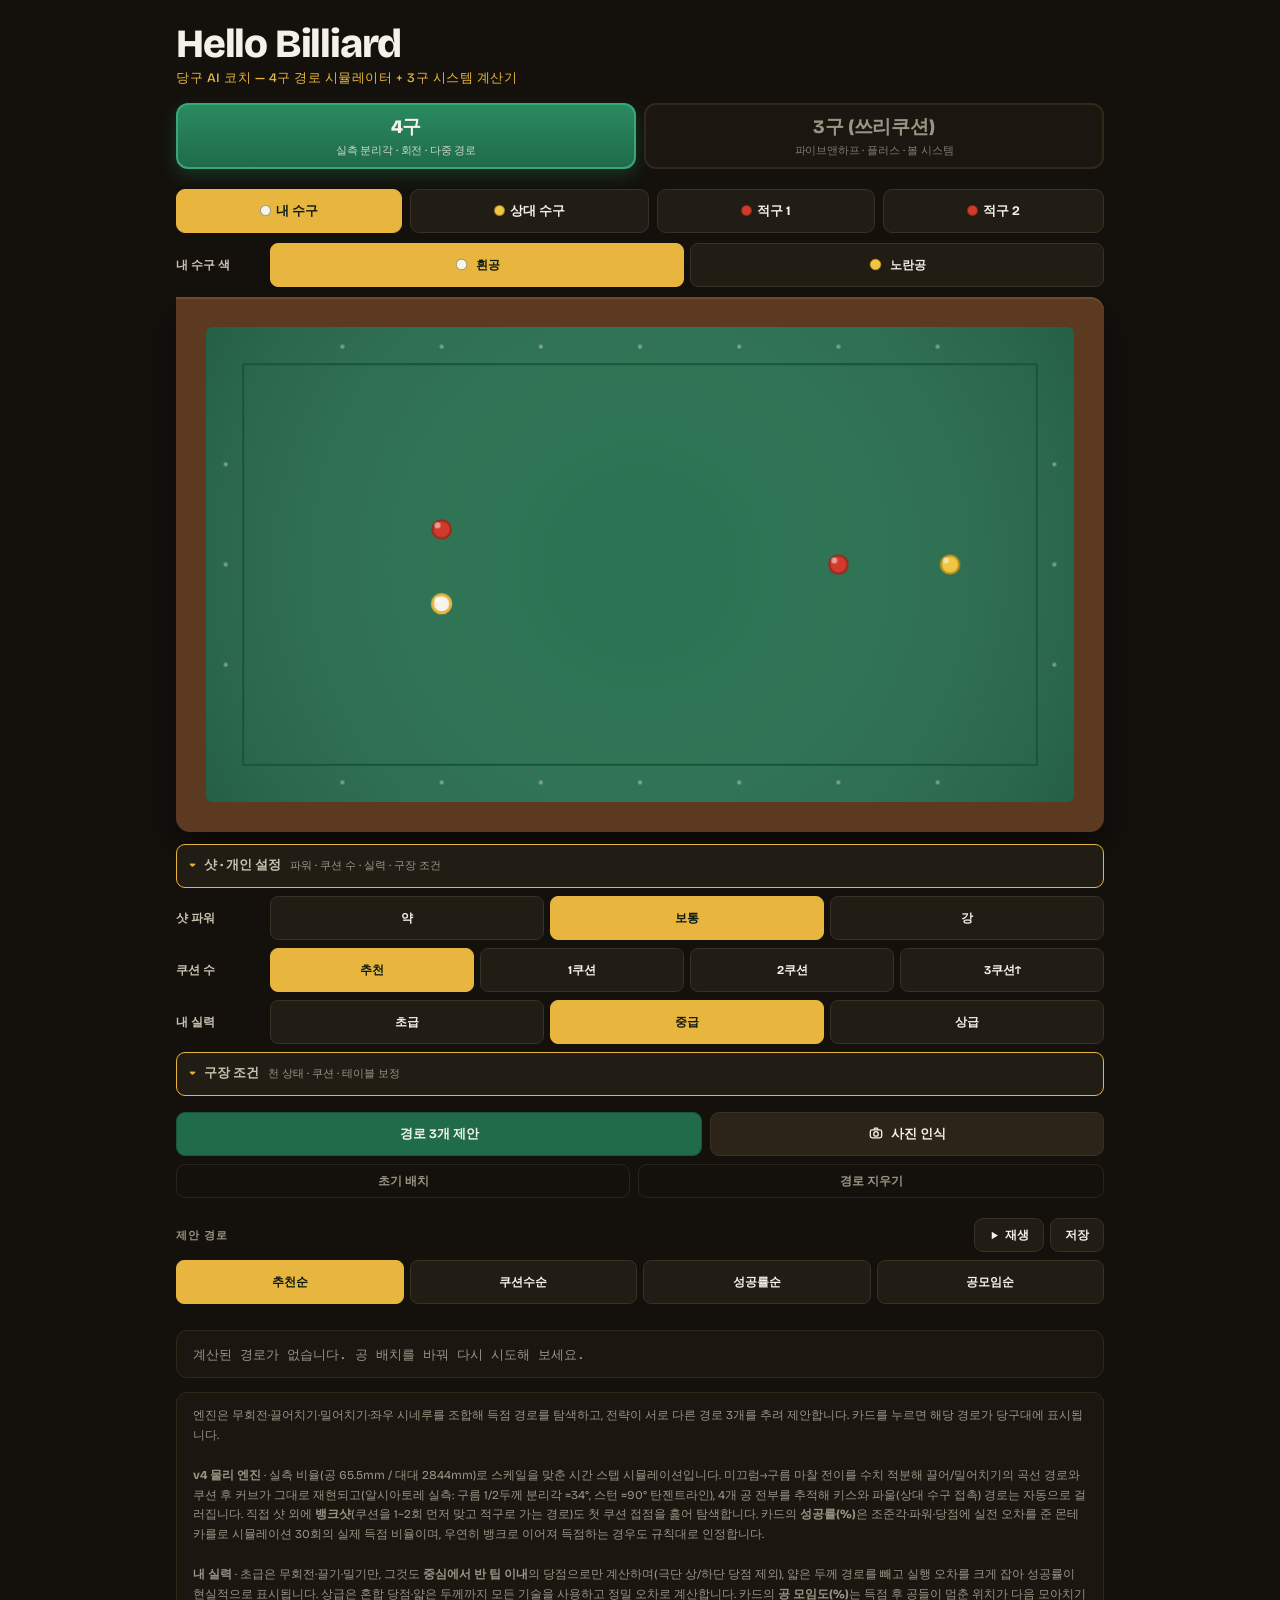
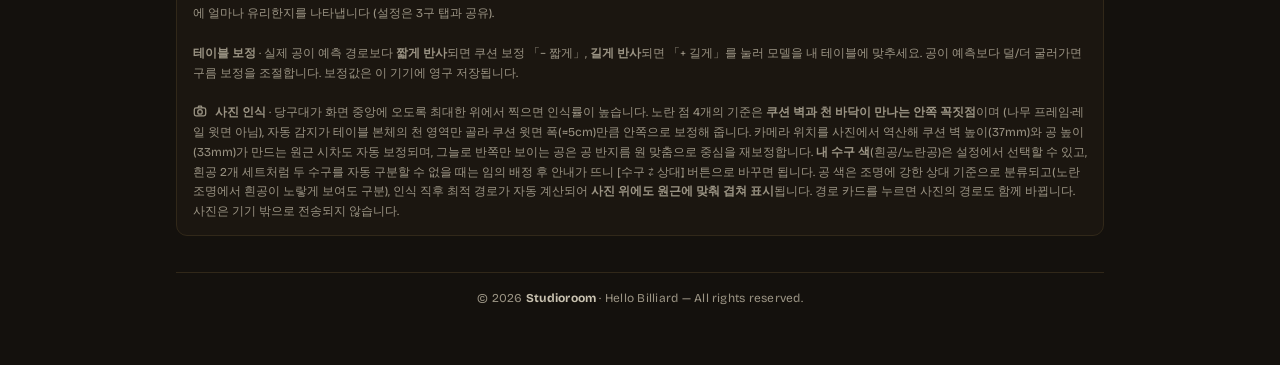
==== HelloBilli.html @ 3a320a3b "파이브앤하프 실패 시각화 — 최근접 트랙 점선 + 수구 출발 구역 하이라이트 - notrack: 가장 가까운 트랙을 빨간 점선으로 그리고 제2적구에서 벗어난 거리(cm) 표기 - " ====
<!DOCTYPE html>
<html lang="ko">
<head>
<meta charset="UTF-8">
<meta name="viewport" content="width=device-width, initial-scale=1.0, viewport-fit=cover">
<title>Hello Billiard · 당구 AI 코치</title>
<meta name="theme-color" content="#14110d">
<link rel="manifest" href="manifest.webmanifest">
<link rel="icon" type="image/png" sizes="192x192" href="icons/icon-192.png">
<link rel="apple-touch-icon" href="icons/icon-192.png">
<meta name="apple-mobile-web-app-capable" content="yes">
<meta name="mobile-web-app-capable" content="yes">
<meta name="apple-mobile-web-app-status-bar-style" content="black-translucent">
<meta name="apple-mobile-web-app-title" content="Hello Billiard">
<link rel="preconnect" href="https://fonts.googleapis.com">
<link href="https://fonts.googleapis.com/css2?family=Bricolage+Grotesque:opsz,wght@12..96,500;12..96,700;12..96,800&family=Spline+Sans+Mono:wght@400;500;700&display=swap" rel="stylesheet">
<style>

  :root {
    --felt: #1f6b4a;
    --rail: #5b3a21;
    --rail-light: #6f4a2c;
    --ink: #0e1a14;
    --paper: #f4f1e8;
    --accent: #e8b53e;
    --warn: #d9582b;
    --c1: #f4f1e8;
    --c2: #5fb8e8;
    --c3: #c98ce0;
  }
  * { box-sizing: border-box; margin: 0; padding: 0; }
  html, body {
    background: #14110d;
    color: var(--paper);
    font-family: 'Bricolage Grotesque', sans-serif;
    min-height: 100vh;
    -webkit-tap-highlight-color: transparent;
  }
  .wrap {
    max-width: 960px;
    margin: 0 auto;
    /* 노치·제스처 바 등 안전영역 확보 (설치형 앱 전체화면 대응) */
    padding: calc(24px + env(safe-area-inset-top))
             calc(16px + env(safe-area-inset-right))
             calc(60px + env(safe-area-inset-bottom))
             calc(16px + env(safe-area-inset-left));
  }
  header { margin-bottom: 18px; }
  h1 {
    font-size: clamp(26px, 5vw, 40px);
    font-weight: 800;
    letter-spacing: -0.03em;
    line-height: 1;
  }
  h1 .sub {
    display: block;
    font-size: 13px;
    font-weight: 500;
    color: var(--accent);
    letter-spacing: 0.04em;
    margin-top: 8px;
    text-transform: uppercase;
  }
  .stage {
    background: var(--rail);
    border-radius: 14px;
    padding: 18px;
    box-shadow: 0 18px 40px rgba(0,0,0,.5), inset 0 2px 0 var(--rail-light);
  }
  canvas {
    width: 100%;
    height: auto;
    display: block;
    border-radius: 6px;
    touch-action: none;
    cursor: crosshair;
  }
  .toolbar { display: flex; flex-wrap: wrap; gap: 8px; margin: 16px 0 10px; }
  .tool {
    flex: 1 1 auto;
    min-width: 70px;
    background: #211c14;
    border: 1.5px solid #3a3024;
    color: var(--paper);
    font-family: inherit;
    font-weight: 700;
    font-size: 13px;
    padding: 11px 8px;
    border-radius: 9px;
    cursor: pointer;
    transition: transform .08s, background .15s, border-color .15s;
  }
  .tool:active { transform: scale(.96); }
  .tool.active { background: var(--accent); color: var(--ink); border-color: var(--accent); }
  .tool .dot {
    display: inline-block;
    width: 11px; height: 11px;
    border-radius: 50%;
    margin-right: 5px;
    vertical-align: -1px;
    border: 1.5px solid rgba(0,0,0,.35);
  }
  .actions { display: flex; gap: 8px; }
  .actions .tool { background: #2c2419; }
  .actions .tool.primary { background: var(--felt); border-color: #18563c; }
  .routes { margin-top: 16px; display: grid; gap: 10px; }
  .rcard {
    background: #1b1610;
    border: 1.5px solid #312819;
    border-radius: 11px;
    padding: 13px 15px;
    cursor: pointer;
    transition: border-color .15s, background .15s;
  }
  .rcard:hover { background: #221c14; }
  .rcard.sel { border-color: var(--accent); background: #241d12; }
  .rcard .top { display: flex; align-items: center; gap: 8px; margin-bottom: 7px; }
  .rcard .swatch { width: 22px; height: 5px; border-radius: 3px; }
  .rcard .rtitle { font-weight: 800; font-size: 14px; }
  .rcard .badge {
    margin-left: auto;
    font-family: 'Spline Sans Mono', monospace;
    font-size: 12px;
    background: #2c2419;
    padding: 3px 8px;
    border-radius: 6px;
    color: var(--accent);
  }
  .rcard .badges {
    margin-left: auto;
    display: flex;
    flex-direction: column;
    gap: 4px;
    align-items: flex-end;
  }
  .rcard .badges .badge { margin-left: 0; }
  .rcard .badge.gather { color: #5fd08a; }
  .rcard .desc { font-family: 'Spline Sans Mono', monospace; font-size: 12px; line-height: 1.6; color: #c9c2b0; }
  .rcard .spin {
    display: inline-flex; align-items: center; gap: 6px;
    margin-top: 8px; font-size: 12px; color: #9b9484;
  }
  .rcard .metrics {
    display: grid; grid-template-columns: repeat(3, 1fr);
    gap: 8px; margin-top: 11px;
    border-top: 1px solid #312819; padding-top: 11px;
  }
  .rcard .metric {
    background: #221c14; border-radius: 9px;
    padding: 9px 6px 8px; text-align: center;
  }
  .rcard .metric .mlabel {
    font-size: 10px; color: #9b9484; margin-bottom: 6px;
    letter-spacing: 0.02em;
  }
  .rcard .metric .mvis {
    display: flex; align-items: center; justify-content: center;
    height: 38px;
  }
  .rcard .metric .mval {
    font-family: 'Spline Sans Mono', monospace;
    font-size: 11px; font-weight: 700; color: var(--paper);
    margin-top: 5px;
  }
  .panel { margin-top: 14px; background: #1b1610; border: 1.5px solid #312819; border-radius: 11px; padding: 13px 15px; }
  .hint { font-size: 12px; color: #9b9484; line-height: 1.6; }
  .empty { color: #9b9484; font-family: 'Spline Sans Mono', monospace; font-size: 13px; }
  .tune-controls {
    display: grid;
    gap: 8px;
    margin: 14px 0 10px;
  }
  .tune-row {
    display: grid;
    grid-template-columns: 86px 1fr;
    align-items: center;
    gap: 8px;
  }
  .tune-label {
    font-size: 12px;
    font-weight: 800;
    color: #c9c2b0;
  }
  .tune-options {
    display: flex;
    gap: 6px;
  }
  .tune-options button {
    flex: 1;
    min-width: 0;
    background: #211c14;
    border: 1.5px solid #3a3024;
    color: var(--paper);
    font-family: inherit;
    font-size: 12px;
    font-weight: 700;
    padding: 9px 8px;
    border-radius: 8px;
    cursor: pointer;
  }
  .tune-options button.on {
    background: var(--accent);
    border-color: var(--accent);
    color: var(--ink);
  }
  .tune-options button.cal-val {
    flex: 0 0 52px;
    background: #2c2419;
    color: var(--accent);
    font-family: 'Spline Sans Mono', monospace;
    cursor: default;
  }
  /* 섹션 라벨 · 경로 헤더 */
  .section-label {
    font-size: 11px;
    font-weight: 700;
    letter-spacing: .08em;
    text-transform: uppercase;
    color: #9b9484;
    margin: 18px 0 8px;
  }
  .routes-head {
    display: flex;
    align-items: center;
    justify-content: space-between;
    gap: 10px;
    flex-wrap: wrap;
    margin-top: 20px;
  }
  .routes-head .section-label { margin: 0; }
  .routes-head .seg { margin: 0; flex: 1 1 300px; max-width: 560px; }
  .routes-head .seg button { padding: 8px 6px; }
  .mode-panel > .actions { margin-top: 16px; }
  .routes { margin-top: 10px; }

  /* 구장 조건 접이식 섹션 */
  details.venue summary {
    cursor: pointer;
    list-style: none;
    background: #211c14;
    border: 1.5px solid #3a3024;
    border-radius: 9px;
    padding: 11px 12px;
    font-weight: 800;
    font-size: 13px;
    color: #c9c2b0;
    transition: border-color .15s, background .15s;
  }
  details.venue summary::-webkit-details-marker { display: none; }
  details.venue summary::before {
    content: '▸';
    color: var(--accent);
    margin-right: 8px;
  }
  details.venue[open] summary::before { content: '▾'; }
  details.venue[open] summary { border-color: var(--accent); }
  details.venue summary:hover { background: #2c2419; }
  details.venue .venue-sub {
    font-weight: 500;
    font-size: 11px;
    color: #9b9484;
    margin-left: 6px;
  }
  @media (max-width: 640px) {
    .tune-row { grid-template-columns: 1fr; }
    .tune-options { display: grid; grid-template-columns: repeat(3, minmax(0, 1fr)); }
  }


  
  
  
  
  
  
  
  .tabs { display:flex; gap:6px; margin-bottom:14px; }
  .tabs button {
    flex:1; background:#1b1610; border:1.5px solid #312819;
    color:#9b9484; font-family:inherit; font-weight:700; font-size:13px;
    padding:12px 8px; border-radius:10px 10px 0 0; cursor:pointer;
    transition:background .15s, color .15s, border-color .15s;
  }
  .tabs button.on { background:var(--rail); color:var(--paper); border-color:var(--rail-light); }
  .stage {
    background:var(--rail); border-radius:0 14px 14px 14px; padding:30px;
    box-shadow:0 18px 40px rgba(0,0,0,.5), inset 0 2px 0 var(--rail-light);
  }
  canvas { width:100%; height:auto; display:block; border-radius:6px; touch-action:none; cursor:crosshair; }
  .toolbar { display:flex; flex-wrap:wrap; gap:8px; margin:16px 0 10px; }
  .tool {
    flex:1 1 auto; min-width:90px; background:#211c14;
    border:1.5px solid #3a3024; color:var(--paper);
    font-family:inherit; font-weight:700; font-size:13px;
    padding:11px 8px; border-radius:9px; cursor:pointer;
    transition:transform .08s, background .15s, border-color .15s;
  }
  .tool:active { transform:scale(.96); }
  .tool.active { background:var(--accent); color:var(--ink); border-color:var(--accent); }
  .tool .dot {
    display:inline-block; width:11px; height:11px; border-radius:50%;
    margin-right:5px; vertical-align:-1px; border:1.5px solid rgba(0,0,0,.35);
  }
  .actions { display:flex; gap:8px; }
  .actions .tool.primary { background:var(--felt); border-color:#18563c; }
  .calc {
    margin-top:16px; background:#1b1610; border:1.5px solid #312819;
    border-radius:12px; padding:16px 18px;
  }
  .calc h2 {
    font-size:12px; letter-spacing:0.08em; text-transform:uppercase;
    color:var(--accent); margin-bottom:12px;
  }
  .formula {
    font-family:'Spline Sans Mono',monospace; font-size:13px;
    background:#241d12; border-radius:8px; padding:10px 12px;
    margin-bottom:14px; color:#c9c2b0; line-height:1.6;
  }
  .nums { display:grid; grid-template-columns:repeat(3,1fr); gap:10px; margin-bottom:14px; }
  .numbox { background:#241d12; border-radius:9px; padding:11px 8px; text-align:center; }
  .numbox .lbl { font-size:11px; color:#9b9484; margin-bottom:4px; }
  .numbox .val {
    font-family:'Spline Sans Mono',monospace; font-weight:700;
    font-size:22px; color:var(--accent);
  }
  .numbox.cue .val { color:var(--cue); }
  .numbox.target .val { color:var(--warn); }
  .result {
    font-family:'Spline Sans Mono',monospace; font-size:13px;
    line-height:1.8; border-top:1px solid #312819; padding-top:12px;
  }
  .result b { color:var(--accent); }
  .result .hit { color:#5fd08a; }
  .result .miss { color:var(--warn); }
  .seg { display:flex; gap:6px; margin-bottom:12px; }
  .seg button {
    flex:1; background:#211c14; border:1.5px solid #3a3024;
    color:var(--paper); font-family:inherit; font-weight:700; font-size:12px;
    padding:9px 6px; border-radius:8px; cursor:pointer;
  }
  .seg button.on { background:var(--accent); color:var(--ink); border-color:var(--accent); }
  .panel {
    margin-top:14px; background:#1b1610; border:1.5px solid #312819;
    border-radius:11px; padding:13px 16px;
  }
  .panel h3 { font-size:12px; color:var(--accent); margin-bottom:6px; letter-spacing:0.05em; }
  .hint { font-size:12px; color:#9b9484; line-height:1.65; }
  .combo {
    display:inline-block; background:#241d12; border:1px solid #3a3024;
    border-radius:7px; padding:5px 9px; margin:3px 4px 0 0;
    font-family:'Spline Sans Mono',monospace; font-size:12px;
  }
  .combo.best { border-color:var(--accent); color:var(--accent); }


  /* === 통합 셸 === */
  .app-header { display:flex; align-items:baseline; gap:14px; flex-wrap:wrap; margin-bottom:18px; }
  .sport-tabs { display:flex; gap:8px; margin-bottom:20px; }
  .sport-tabs button {
    flex:1; background:#1b1610; border:2px solid #312819;
    color:#9b9484; font-family:'Bricolage Grotesque',sans-serif;
    font-weight:800; font-size:15px; padding:9px 10px; border-radius:12px;
    cursor:pointer; transition:all .15s; letter-spacing:-0.01em;
  }
  .sport-tabs button.on {
    background:linear-gradient(180deg,#2a8a5f,#1f6b4a);
    color:#f4f1e8; border-color:#3aa876;
    box-shadow:0 6px 16px rgba(31,107,74,.4);
  }
  .sport-tabs button .big { display:block; font-size:19px; margin-bottom:3px; }
  .sport-tabs button .small { display:block; font-size:11px; font-weight:500; opacity:.8; }
  .mode-panel { display:none; }
  .mode-panel.show { display:block; }

  /* === 접근성·터치 표준 (UI/UX 점검 반영) === */
  button { touch-action: manipulation; }           /* 모바일 300ms 탭 지연 제거 */
  .tool, .tune-options button, .seg button,
  .tabs button, .sport-tabs button, details.venue summary {
    min-height: 44px;                              /* 최소 터치 타깃 44px */
  }
  :focus-visible {                                 /* 키보드 포커스 링 */
    outline: 2px solid var(--accent);
    outline-offset: 2px;
  }
  button:focus:not(:focus-visible) { outline: none; }
  .tune-options button, .seg button {
    transition: background .15s, border-color .15s, color .15s, transform .08s;
  }
  .tune-options button:active:not(:disabled),
  .seg button:active { transform: scale(.96); }    /* 누름 피드백 통일 */
  .actions { flex-wrap: wrap; }                    /* 375px에서 버튼 줄바꿈 */
  .actions .tool { min-width: 96px; }
  @media (prefers-reduced-motion: reduce) {
    * { transition-duration: .01ms !important; }
    /* ▶ 재생 애니메이션은 사용자가 명시적으로 요청한 동작이라 유지 */
  }

  .site-footer {
    margin-top: 36px;
    padding-top: 18px;
    border-top: 1px solid #312819;
    text-align: center;
    font-size: 12px;
    color: #9b9484;
    letter-spacing: .02em;
  }
  .site-footer b { color: #c9c2b0; font-weight: 700; }

  /* 카드 기술 상세 접기 */
  .rdetail { margin-top: 6px; }
  .rdetail summary {
    cursor: pointer;
    list-style: none;
    font-size: 11px;
    color: #9b9484;
    display: inline-block;
  }
  .rdetail summary::-webkit-details-marker { display: none; }
  .rdetail summary::before { content: '▸ '; color: var(--accent); }
  .rdetail[open] summary::before { content: '▾ '; }
  .rdetail > div { margin-top: 4px; color: #9b9484; }

  /* 버튼 인라인 SVG 아이콘 */
  .bicon { vertical-align: -2px; margin-right: 5px; }

  /* 액션 계층 — 주 버튼 크게 / 보조 줄은 은은하게 / 결과 도구는 미니 */
  .actions .tool.primary { flex: 1.7; }
  .actions.sub-actions { margin-top: 8px; }
  .actions.sub-actions .tool {
    background: transparent;
    border-color: #2a231a;
    color: #9b9484;
    font-weight: 600;
    font-size: 12px;
    min-height: 34px;
    padding: 6px 8px;
  }
  .actions.sub-actions .tool:hover { color: #c9c2b0; border-color: #3a3024; }
  .routes-tools { margin-left: auto; display: flex; gap: 6px; }
  .tool.mini {
    flex: 0 0 auto;
    min-width: 0;
    min-height: 34px;
    padding: 6px 14px;
    font-size: 12px;
  }

  /* === 모바일 컴팩트 레이아웃 (640px 이하) === */
  @media (max-width: 640px) {
    .wrap {
      padding: calc(14px + env(safe-area-inset-top))
               calc(10px + env(safe-area-inset-right))
               calc(40px + env(safe-area-inset-bottom))
               calc(10px + env(safe-area-inset-left));
    }
    h1 { font-size: 24px; }
    h1 .sub { font-size: 11px; margin-top: 5px; }
    .sport-tabs { margin-bottom: 12px; }
    .sport-tabs button { padding: 6px 6px; min-height: 0; }
    .sport-tabs button .big { font-size: 14px; margin-bottom: 1px; }
    .sport-tabs button .small { font-size: 9px; }
    .stage { padding: 10px; border-radius: 10px; }
    .section-label { margin: 14px 0 6px; }

    /* 버튼 높이 축소 (모바일은 낮게 — 44px 규칙 오버라이드) */
    .tool, .tune-options button, .seg button, .tabs button, details.venue summary {
      min-height: 36px;
    }

    /* 공 선택 4버튼 = 한 줄 */
    .toolbar { display: grid; grid-template-columns: repeat(4, 1fr); gap: 5px; margin: 8px 0 6px; }
    .tool { min-width: 0; padding: 6px 2px; font-size: 11px; }
    .tool .dot { width: 9px; height: 9px; margin-right: 3px; }

    /* 설정 버튼 축소 + 개수별 균등 그리드 (4개도 한 줄) */
    .tune-controls { gap: 5px; }
    .tune-row { gap: 3px; }
    .tune-label { font-size: 11px; }
    .tune-options { gap: 5px; }
    .tune-options button { padding: 6px 2px; font-size: 11px; }
    .tune-options:has(> button:nth-child(4)) { grid-template-columns: repeat(4, 1fr); } /* 4개 → 한 줄 */
    .tune-options:has(> button:nth-child(2):last-child) { grid-template-columns: repeat(2, 1fr); } /* 2개 → 반반 */
    details.venue summary { padding: 8px 10px; font-size: 12px; }

    /* 액션: 주 버튼 전체 폭 + 나머지 2열 */
    .actions, .mode-panel > .actions { display: grid; grid-template-columns: repeat(2, 1fr); gap: 6px; }
    .actions .tool { min-width: 0; }
    .actions .tool.primary:first-child { grid-column: 1 / -1; }
    .actions .tool:nth-child(2):last-child { grid-column: 1 / -1; }   /* 2버튼 줄은 둘 다 전체 폭 */
    .actions.sub-actions { display: flex; }                            /* 보조 줄은 한 줄 유지 */
    .actions.sub-actions .tool { flex: 1; min-height: 32px; }
    .routes-tools .tool.mini { min-height: 32px; padding: 5px 10px; }

    .seg { gap: 5px; }
    .seg button { padding: 6px 3px; font-size: 11px; }
    .actions .tool { padding: 8px 4px; font-size: 12px; }
    .routes-head .seg { max-width: none; }
    .rcard { padding: 11px 12px; }
    .rcard .metrics { gap: 6px; }
    .calc { padding: 13px 12px; }
  }

</style>
</head>
<body>
<div class="wrap">
  <div class="app-header">
    <h1>Hello Billiard
      <span class="sub">당구 AI 코치 — 4구 경로 시뮬레이터 + 3구 시스템 계산기</span>
    </h1>
  </div>

  <div class="sport-tabs" id="sportTabs">
    <button data-mode="m4" class="on">
      <span class="big">4구</span>
      <span class="small">실측 분리각 · 회전 · 다중 경로</span>
    </button>
    <button data-mode="m3">
      <span class="big">3구 (쓰리쿠션)</span>
      <span class="small">파이브앤하프 · 플러스 · 볼 시스템</span>
    </button>
  </div>

  <div class="mode-panel show" id="panel-m4">
  <div class="toolbar" id="g4-toolbar">
    <button class="tool active" data-ball="cue"><span class="dot" style="background:#f7f4ea"></span>내 수구</button>
    <button class="tool" data-ball="cue2"><span class="dot" style="background:#f0c542"></span>상대 수구</button>
    <button class="tool" data-ball="r1"><span class="dot" style="background:#d23b2b"></span>적구 1</button>
    <button class="tool" data-ball="r2"><span class="dot" style="background:#d23b2b"></span>적구 2</button>
  </div>
  <div class="tune-controls" style="margin:0 0 10px">
    <div class="tune-row">
      <span class="tune-label">내 수구 색</span>
      <div class="tune-options">
        <button data-myball="white" class="on"><svg class="bicon" viewBox="0 0 16 16" width="13" height="13" aria-hidden="true"><circle cx="8" cy="8" r="6.5" fill="#f7f4ea" stroke="#8b8574"/></svg> 흰공</button>
        <button data-myball="yellow"><svg class="bicon" viewBox="0 0 16 16" width="13" height="13" aria-hidden="true"><circle cx="8" cy="8" r="6.5" fill="#f0c542" stroke="#b89220"/></svg> 노란공</button>
      </div>
    </div>
  </div>

<div class="stage">
    <canvas id="g4-table" width="840" height="460" role="img" aria-label="4구 당구대 — 선택한 공을 탭하거나 드래그해 배치합니다"></canvas>
  </div>

  <details class="venue autofold" open style="margin-top:12px">
  <summary>샷 · 개인 설정 <span class="venue-sub">파워 · 쿠션 수 · 실력 · 구장 조건</span></summary>
  <div class="tune-controls" id="g4-tuning" style="margin-top:8px">
    <div class="tune-row">
      <span class="tune-label">샷 파워</span>
      <div class="tune-options">
        <button data-tune="power" data-value="soft">약</button>
        <button data-tune="power" data-value="normal" class="on">보통</button>
        <button data-tune="power" data-value="hard">강</button>
      </div>
    </div>
    <div class="tune-row">
      <span class="tune-label">쿠션 수</span>
      <div class="tune-options">
        <button data-crule="any" class="on">추천</button>
        <button data-crule="1">1쿠션</button>
        <button data-crule="2">2쿠션</button>
        <button data-crule="3">3쿠션↑</button>
      </div>
    </div>
    <div class="tune-row">
      <span class="tune-label">내 실력</span>
      <div class="tune-options">
        <button data-skill="beg">초급</button>
        <button data-skill="mid" class="on">중급</button>
        <button data-skill="adv">상급</button>
      </div>
    </div>
    <details class="venue">
      <summary>구장 조건 <span class="venue-sub">천 상태 · 쿠션 · 테이블 보정</span></summary>
      <div class="tune-controls" style="margin:8px 0 0">
        <div class="tune-row">
          <span class="tune-label">천 상태</span>
          <div class="tune-options">
            <button data-tune="cloth" data-value="slow">느림</button>
            <button data-tune="cloth" data-value="normal" class="on">보통</button>
            <button data-tune="cloth" data-value="fast">빠름</button>
          </div>
        </div>
        <div class="tune-row">
          <span class="tune-label">쿠션</span>
          <div class="tune-options">
            <button data-tune="cushion" data-value="short">짧음</button>
            <button data-tune="cushion" data-value="normal" class="on">보통</button>
            <button data-tune="cushion" data-value="long">김</button>
          </div>
        </div>
        <div class="tune-row">
          <span class="tune-label">쿠션 보정</span>
          <div class="tune-options">
            <button data-cal="cush" data-d="-1">− 짧게</button>
            <button class="cal-val" id="calCush" disabled>0</button>
            <button data-cal="cush" data-d="1">+ 길게</button>
          </div>
        </div>
        <div class="tune-row">
          <span class="tune-label">구름 보정</span>
          <div class="tune-options">
            <button data-cal="roll" data-d="-1">− 짧게</button>
            <button class="cal-val" id="calRoll" disabled>0</button>
            <button data-cal="roll" data-d="1">+ 길게</button>
          </div>
        </div>
      </div>
    </details>
  </div>
  </details>

  <div class="actions">
    <button class="tool primary" id="g4-calc">경로 3개 제안</button>
    <button class="tool" id="g4-photo"><svg class="bicon" viewBox="0 0 16 16" width="14" height="14" fill="none" stroke="currentColor" stroke-width="1.5" aria-hidden="true"><rect x="1.5" y="4.5" width="13" height="9" rx="2"/><circle cx="8" cy="9" r="2.6"/><path d="M5.5 4.5l1-2h3l1 2"/></svg> 사진 인식</button>
  </div>
  <div class="actions sub-actions">
    <button class="tool" id="g4-reset">초기 배치</button>
    <button class="tool" id="g4-clearRoute">경로 지우기</button>
  </div>

  <input type="file" id="g4-file" accept="image/*" style="display:none">
  <div class="panel" id="g4-photoPanel" style="display:none">
    <h3 style="font-size:12px;color:var(--accent);letter-spacing:.05em;margin-bottom:8px">
      📷 사진 인식 — 모서리 맞추기</h3>
    <canvas id="g4-photoCv" role="img" aria-label="촬영한 당구대 사진 — 노란 점 4개를 드래그해 경기면 모서리를 맞춥니다"
      style="width:100%;border-radius:8px;touch-action:none;cursor:crosshair"></canvas>
    <div class="actions" style="margin-top:10px">
      <button class="tool primary" id="g4-detect">공 인식 → 경로 계산</button>
      <button class="tool" id="g4-swapCue">수구 ⇄ 상대</button>
      <button class="tool" id="g4-photoCancel">닫기</button>
    </div>
    <p class="hint" id="g4-photoMsg" style="margin-top:8px"></p>
  </div>

  <div class="routes-head">
    <div class="section-label">제안 경로</div>
    <div class="routes-tools">
      <button class="tool mini" id="g4-play"><svg class="bicon" viewBox="0 0 16 16" width="11" height="11" aria-hidden="true"><path d="M4 2.5v11l9-5.5z" fill="currentColor"/></svg>재생</button>
      <button class="tool mini" id="g4-share">저장</button>
    </div>
  </div>
  <div class="seg" id="g4-sortseg" style="margin-top:8px">
    <button data-sort="best" class="on">추천순</button>
    <button data-sort="cush">쿠션수순</button>
    <button data-sort="prob">성공률순</button>
    <button data-sort="gather">공모임순</button>
  </div>

  <div class="routes" id="g4-routes">
    <div class="panel"><span class="empty">공을 배치하고 ‘경로 3개 제안’을 누르세요.</span></div>
  </div>

  <div class="panel">
    <p class="hint">엔진은 무회전·끌어치기·밀어치기·좌우 시네루를 조합해 득점 경로를 탐색하고,
    전략이 서로 다른 경로 3개를 추려 제안합니다. 카드를 누르면 해당 경로가 당구대에 표시됩니다.<br><br>
    <b>v4 물리 엔진</b> · 실측 비율(공 65.5mm / 대대 2844mm)로 스케일을 맞춘
    시간 스텝 시뮬레이션입니다. 미끄럼→구름 마찰 전이를 수치 적분해 끌어/밀어치기의
    곡선 경로와 쿠션 후 커브가 그대로 재현되고(알시아토레 실측: 구름 1/2두께 분리각 ≈34°,
    스턴 ≈90° 탄젠트라인), 4개 공 전부를 추적해 키스와 파울(상대 수구 접촉) 경로는
    자동으로 걸러집니다. 직접 샷 외에 <b>뱅크샷</b>(쿠션을 1~2회 먼저 맞고 적구로
    가는 경로)도 첫 쿠션 접점을 훑어 탐색합니다. 카드의 <b>성공률(%)</b>은
    조준각·파워·당점에 실전 오차를 준 몬테카를로 시뮬레이션 30회의 실제 득점
    비율이며, 우연히 뱅크로 이어져 득점하는 경우도 규칙대로 인정합니다.<br><br>
    <b>내 실력</b> · 초급은 무회전·끌기·밀기만, 그것도 <b>중심에서 반 팁 이내</b>의
    당점으로만 계산하며(극단 상/하단 당점 제외), 얇은 두께 경로를 빼고 실행 오차를
    크게 잡아 성공률이 현실적으로 표시됩니다. 상급은 혼합 당점·얇은 두께까지 모든
    기술을 사용하고 정밀 오차로 계산합니다. 카드의
    <b>공 모임도(%)</b>는 득점 후 공들이 멈춘 위치가 다음 모아치기에 얼마나
    유리한지를 나타냅니다 (설정은 3구 탭과 공유).<br><br>
    <b>테이블 보정</b> · 실제 공이 예측 경로보다 <b>짧게 반사</b>되면 쿠션 보정 「− 짧게」,
    <b>길게 반사</b>되면 「+ 길게」를 눌러 모델을 내 테이블에 맞추세요. 공이 예측보다
    덜/더 굴러가면 구름 보정을 조절합니다. 보정값은 이 기기에 영구 저장됩니다.<br><br>
    <b><svg class="bicon" viewBox="0 0 16 16" width="14" height="14" fill="none" stroke="currentColor" stroke-width="1.5" aria-hidden="true"><rect x="1.5" y="4.5" width="13" height="9" rx="2"/><circle cx="8" cy="9" r="2.6"/><path d="M5.5 4.5l1-2h3l1 2"/></svg> 사진 인식</b> · 당구대가 화면 중앙에 오도록 최대한 위에서 찍으면 인식률이
    높습니다. 노란 점 4개의 기준은 <b>쿠션 벽과 천 바닥이 만나는 안쪽 꼭짓점</b>이며
    (나무 프레임·레일 윗면 아님), 자동 감지가 테이블 본체의 천 영역만 골라
    쿠션 윗면 폭(≈5cm)만큼 안쪽으로 보정해 줍니다.
    카메라 위치를 사진에서 역산해 쿠션 벽 높이(37mm)와 공 높이(33mm)가 만드는
    원근 시차도 자동 보정되며, 그늘로 반쪽만 보이는 공은 공 반지름 원 맞춤으로
    중심을 재보정합니다. <b>내 수구 색</b>(흰공/노란공)은 설정에서 선택할 수 있고,
    흰공 2개 세트처럼 두 수구를 자동 구분할 수 없을 때는 임의 배정 후 안내가 뜨니
    [수구 ⇄ 상대] 버튼으로 바꾸면 됩니다.
    공 색은 조명에 강한 상대 기준으로 분류되고(노란 조명에서 흰공이 노랗게 보여도
    구분), 인식 직후 최적 경로가 자동 계산되어 <b>사진 위에도 원근에 맞춰 겹쳐
    표시</b>됩니다. 경로 카드를 누르면 사진의 경로도 함께 바뀝니다.
    사진은 기기 밖으로 전송되지 않습니다.</p>
  </div>
  </div>

  <div class="mode-panel" id="panel-m3">
  <div class="toolbar" id="g3-toolbar" style="margin-bottom:10px"></div>

<div class="tabs" id="g3-tabs">
    <button data-sys="five" class="on">파이브앤하프</button>
    <button data-sys="plus">플러스</button>
    <button data-sys="ball">볼 시스템</button>
  </div>

  <div class="stage">
    <canvas id="g3-table" width="860" height="460" role="img" aria-label="3구 당구대 — 선택한 공을 탭하거나 드래그해 배치합니다"></canvas>
  </div>

  <div class="tune-controls" style="margin:14px 0 0">
    <div class="tune-row">
      <span class="tune-label">내 실력</span>
      <div class="tune-options" id="g3-skillseg">
        <button data-skill="beg">초급</button>
        <button data-skill="mid" class="on">중급</button>
        <button data-skill="adv">상급</button>
      </div>
    </div>
  </div>

  <div class="actions">
    <button class="tool primary" id="g3-calc">시스템 계산</button>
    <button class="tool primary" id="g3-phys">물리 경로 제안</button>
    <button class="tool" id="g3-photo"><svg class="bicon" viewBox="0 0 16 16" width="14" height="14" fill="none" stroke="currentColor" stroke-width="1.5" aria-hidden="true"><rect x="1.5" y="4.5" width="13" height="9" rx="2"/><circle cx="8" cy="9" r="2.6"/><path d="M5.5 4.5l1-2h3l1 2"/></svg> 사진 인식</button>
  </div>
  <div class="actions sub-actions">
    <button class="tool" id="g3-example">예시 배치</button>
    <button class="tool" id="g3-reset">초기화</button>
    <button class="tool" id="g3-share">이미지 저장</button>
  </div>

  <input type="file" id="g3-file" accept="image/*" style="display:none">
  <div class="panel" id="g3-photoPanel" style="display:none">
    <h3 style="font-size:12px;color:var(--accent);letter-spacing:.05em;margin-bottom:8px">
      사진 인식 — 모서리 맞추기</h3>
    <canvas id="g3-photoCv" role="img" aria-label="촬영한 당구대 사진 — 노란 점 4개를 드래그해 경기면 모서리를 맞춥니다"
      style="width:100%;border-radius:8px;touch-action:none;cursor:crosshair"></canvas>
    <div class="actions" style="margin-top:10px">
      <button class="tool primary" id="g3-detect">공 인식</button>
      <button class="tool" id="g3-photoCancel">닫기</button>
    </div>
    <p class="hint" id="g3-photoMsg" style="margin-top:8px"></p>
  </div>

  <div class="routes-head" id="g3-routesHead" style="display:none">
    <div class="section-label">제안 경로</div>
    <div class="routes-tools">
      <button class="tool mini" id="g3-play"><svg class="bicon" viewBox="0 0 16 16" width="11" height="11" aria-hidden="true"><path d="M4 2.5v11l9-5.5z" fill="currentColor"/></svg>재생</button>
    </div>
  </div>
  <div class="routes" id="g3-phyRoutes"></div>

  <div class="calc">
    <h2 id="g3-calcTitle">파이브앤하프 계산</h2>
    <div class="seg" id="g3-tipseg">
      <button data-tip="1">2팁 (약한 회전)</button>
      <button data-tip="2" class="on">3팁 (표준)</button>
      <button data-tip="3">맥시멈 (최대 회전)</button>
    </div>
    <div class="formula" id="g3-formula"></div>
    <div class="nums" id="g3-nums"></div>
    <div class="result" id="g3-result">공을 배치하고 ‘시스템 계산’을 누르세요.</div>
  </div>

  <div class="panel">
    <h3 id="g3-panelTitle">시스템 설명</h3>
    <p class="hint" id="g3-panelText"></p>
  </div>
  </div>

  <footer class="site-footer">
    © 2026 <b>Studioroom</b> · Hello Billiard — All rights reserved.
  </footer>
</div>

<script>
// ===== 전역 에러 수집 — 실기기 문제 가시화 =====
// 최근 오류 30건을 localStorage('hb_errlog')에 보관.
// 사용자 문의 시 콘솔에서 __hbErrors() 로 확인/복사할 수 있다.
(function(){
  try{
    if(typeof window==='undefined') return;
    var KEY='hb_errlog';
    function push(entry){
      try{
        var log=JSON.parse(localStorage.getItem(KEY)||'[]');
        log.push(entry);
        while(log.length>30) log.shift();
        localStorage.setItem(KEY,JSON.stringify(log));
      }catch(e){}
    }
    window.addEventListener('error',function(e){
      push({t:new Date().toISOString(), type:'error',
        msg:String(e.message||''), src:(e.filename||'')+':'+(e.lineno||0),
        ua:navigator.userAgent.slice(0,80)});
    });
    window.addEventListener('unhandledrejection',function(e){
      push({t:new Date().toISOString(), type:'promise',
        msg:String(e.reason&&e.reason.message||e.reason||'').slice(0,300),
        ua:navigator.userAgent.slice(0,80)});
    });
    window.__hbErrors=function(){
      try{ return JSON.parse(localStorage.getItem(KEY)||'[]'); }
      catch(e){ return []; }
    };
  }catch(e){}
})();

// ===== 4구 모드 (스코프 격리) =====
(function(){

const cv = document.getElementById('g4-table');
const ctx = cv.getContext('2d');
const W = cv.width, H = cv.height;
const RAIL = 36;
const play = { x0: RAIL, y0: RAIL, x1: W-RAIL, y1: H-RAIL };
// ① 실측 스케일 — 대대 2844×1422mm, 4구 공 지름 65.5mm 를 픽셀 비율 그대로 반영.
// (기존 13px 는 실제 비율보다 ~50% 커서 두께·차단·쿠션 도착점이 전부 어긋났음)
const MM = (play.x1-play.x0)/2844;    // px per mm
const BALL_R = 32.75*MM;              // ≈8.8px
const G_PX = 9800*MM;                 // 중력가속도 9.8m/s² → px/s²

const balls = {
  // 4구 정식 초구 배치 (헤드 스폿 x≈228 / 풋 스폿 x≈612, 중심선 y≈230)
  // 내 수구: 헤드 스폿 약간 아래 / 적구1: 헤드 스폿 약간 위
  // 적구2: 풋 스폿 / 상대 수구: 풋 스폿 오른쪽 끝
  cue:  { x: 228, y: 268, color:'#f7f4ea', ring:'#cfc8b4' },
  r1:   { x: 228, y: 196, color:'#d23b2b', ring:'#9c281c' },
  r2:   { x: 612, y: 230, color:'#d23b2b', ring:'#9c281c' },
  cue2: { x: 720, y: 230, color:'#f0c542', ring:'#b89220' },
};
const defaults = JSON.parse(JSON.stringify(
  Object.fromEntries(Object.entries(balls).map(([k,v])=>[k,{x:v.x,y:v.y}]))
));
const ROUTE_COLORS = ['#f4f1e8','#5fb8e8','#c98ce0'];

let activeBall='cue', dragging=null, routes=[], selected=0;
let sortMode='best', allRoutes=[];   // 정렬 필터 — 계산된 전체 후보를 보관해 재정렬
const tuneState={power:'normal', cloth:'normal', cushion:'normal'};
// 쿠션 수 규칙 — 'any'=추천(무관), 1/2=정확히 그 횟수, 3=3회 이상 (쓰리쿠션 룰).
// 기준: 수구가 '두 번째 적구'를 맞히기 전까지 닿은 쿠션 총수 (첫 적구 전 뱅크 포함)
let cushRule='any';
function cushOK(n){
  if(cushRule==='any') return true;
  if(cushRule===3) return n>=3;
  return n===cushRule;
}
// 프리셋 = 실제 물리 파라미터 (속도 px/s, 마찰계수, 쿠션 반발계수)
const POWER_PRESETS={
  soft:  {label:'약',   speed:520,  level:2, aimSigma:0.0070, spread:1.15},
  normal:{label:'보통', speed:850,  level:3, aimSigma:0.0096, spread:1.00},
  hard:  {label:'강',   speed:1300, level:4, aimSigma:0.0140, spread:1.20},
};
const CLOTH_PRESETS={
  slow:  {label:'느린 천', mus:0.22, mur:0.015, spread:1.15},
  normal:{label:'보통 천', mus:0.20, mur:0.012, spread:1.00},
  fast:  {label:'빠른 천', mus:0.18, mur:0.009, spread:0.92},
};
const CUSHION_PRESETS={
  short: {label:'짧은 쿠션', e:0.80, muc:0.26, spread:1.10},
  normal:{label:'보통 쿠션', e:0.85, muc:0.20, spread:1.00},
  long:  {label:'긴 쿠션',   e:0.90, muc:0.14, spread:1.05},
};
function clamp(v,min,max){return Math.max(min,Math.min(max,v));}

// 협조적 청크 실행 — 브라우저에선 주기적으로 이벤트 루프에 양보해
// 계산 중에도 UI가 멈추지 않는다. 테스트(Node)에선 즉시 진행(동기 동등).
const IS_BROWSER=typeof requestAnimationFrame==='function';
// MessageChannel 매크로태스크 — setTimeout(0)의 4ms 클램프 없이 양보
const yieldTick=IS_BROWSER?(function(){
  const ch=new MessageChannel(); let pending=null;
  ch.port1.onmessage=()=>{ const r=pending; pending=null; if(r) r(); };
  return ()=>new Promise(r=>{ pending=r; ch.port2.postMessage(0); });
})():()=>Promise.resolve();

// ⑥ 테이블 캘리브레이션 — 실제 샷이 예측보다 짧게/길게 나오면 사용자가
// 미세 조정한 값을 localStorage 에 영구 저장해 내 테이블에 맞춘다.
const calib=loadCalib();
function loadCalib(){
  try{
    const c=JSON.parse(localStorage.getItem('hb4_calib')||'{}');
    return {cush:clamp(c.cush|0,-5,5), roll:clamp(c.roll|0,-5,5)};
  }catch(e){ return {cush:0, roll:0}; }
}
function saveCalib(){
  try{ localStorage.setItem('hb4_calib',JSON.stringify(calib)); }catch(e){}
}

// ── 실력 3단계 — 초급은 두께·회전 제어가 어렵다는 전제 ──
// · 회전: 초급 = 무회전/끌기/밀기만, 중급 = 혼합 회전 제외, 상급 = 전부
// · 두께: 초급은 아주 얇은 샷(스침) 제외
// · 실행 오차: 몬테카를로의 조준·회전·파워 오차 배율 → 성공률이 실력을 반영
// tipScale: 당점 사용 폭 — 초급은 중심에서 반 팁 이상 못 벗어난다는 전제.
// 시뮬레이션·몬테카를로·당점 그림이 전부 축소된 당점으로 일관 계산된다.
const SKILLS={
  beg:{label:'초급', aim:1.9, spin:1.8, spd:1.5, maxOff:0.72, tipScale:0.5, spinOK:s=>s.h===0},
  mid:{label:'중급', aim:1.0, spin:1.0, spd:1.0, maxOff:0.85, tipScale:1.0, spinOK:s=>!(s.v!==0&&s.h!==0)},
  adv:{label:'상급', aim:0.6, spin:0.6, spd:0.8, maxOff:0.92, tipScale:1.0, spinOK:()=>true},
};
function getSkill(){
  try{
    const k=localStorage.getItem('hb_skill');
    return SKILLS[k]?k:'mid';
  }catch(e){ return 'mid'; }
}

function physParams(){
  const p=POWER_PRESETS[tuneState.power];
  const c=CLOTH_PRESETS[tuneState.cloth];
  const k=CUSHION_PRESETS[tuneState.cushion];
  const sk=SKILLS[getSkill()];
  return {
    skill:sk,
    speed:p.speed, level:p.level,
    mus:c.mus,                                    // 미끄럼 마찰
    mur:c.mur*Math.pow(1.07,-calib.roll),         // 구름 저항 (+보정 = 더 멀리 굴러감)
    ec:clamp(k.e+calib.cush*0.015,0.60,0.97),     // 쿠션 반발 (+보정 = 더 길게)
    muc:clamp(k.muc-calib.cush*0.02,0.06,0.40),   // 쿠션 접선 마찰
    ebb:0.93, mubb:0.06,                          // 공-공 반발·마찰(스로우)
    aimSigma:p.aimSigma*c.spread*k.spread*sk.aim, // 조준각 오차 표준편차 (rad)
    spdSigma:0.05*sk.spd, spinSigma:0.08*sk.spin, // 파워·당점 오차 (몬테카를로용)
    spread:p.spread*c.spread*k.spread,
    labels:`${p.label} · ${c.label} · ${k.label} · ${sk.label}`,
  };
}

// ---------- 기하 유틸 ----------
const sub=(a,b)=>({x:a.x-b.x,y:a.y-b.y});
const add=(a,b)=>({x:a.x+b.x,y:a.y+b.y});
const mul=(a,s)=>({x:a.x*s,y:a.y*s});
const len=a=>Math.hypot(a.x,a.y);
const norm=a=>{const l=len(a)||1;return{x:a.x/l,y:a.y/l};};
const dot2=(a,b)=>a.x*b.x+a.y*b.y;
const rot=(a,t)=>({x:a.x*Math.cos(t)-a.y*Math.sin(t), y:a.x*Math.sin(t)+a.y*Math.cos(t)});

/* ===== ② 시간 스텝 물리 시뮬레이터 (v4) =====
   알시아토레(콜로라도주립대) 당구 물리를 수치 적분으로 추적:
   · 공 상태 = 위치 + 속도 + 각속도(상하회전 wx,wy / 좌우회전 wz)
   · 미끄럼(μs) → 구름(μr) 마찰 전이 — 끌기/밀기의 곡선 경로가 자연 발생
   · 쿠션 = 법선 반발(e) + 접선 마찰(μc) — 시네루·입사각·속도에 반응
   · 공-공 = 반발 0.93 + 마찰 스로우
   좌표계: x→우, y→아래, z→테이블 속 (오른손계).
   우 시네루(h=+1) = 위에서 볼 때 반시계 = wz<0. */
const DT=0.0025, MAX_T=6, SLIDE_EPS=2, STOP_EPS=4;

function mkSimBalls(){
  return ['cue','r1','r2','cue2'].map(k=>(
    {k, x:balls[k].x, y:balls[k].y, vx:0, vy:0, wx:0, wy:0, wz:0}
  ));
}

// 큐 샷 초기화 — 당점 0.55R 기준: ω0 = 2.5·(b/R)·(V/R)
function setShot(b,dir,speed,spin){
  b.vx=dir.x*speed; b.vy=dir.y*speed;
  const wv=1.375*spin.v*speed/BALL_R;      // 상하회전 (v>0 밀어 = 순방향 과회전)
  b.wx=-wv*dir.y; b.wy=wv*dir.x;
  b.wz=-1.375*spin.h*speed/BALL_R;         // 좌우회전 (우 = wz<0)
}

function stepBall(b,P,dt){
  const sp=Math.hypot(b.vx,b.vy);
  const wsp=Math.hypot(b.wx,b.wy)*BALL_R;
  if(sp<STOP_EPS && wsp<STOP_EPS){
    b.vx=b.vy=b.wx=b.wy=0;
    b.wz*=(1-0.6*dt);
    return;
  }
  const ux=b.vx-BALL_R*b.wy, uy=b.vy+BALL_R*b.wx;  // 천 접점 미끄럼 속도
  const u=Math.hypot(ux,uy);
  if(u>SLIDE_EPS){
    // 미끄럼: 마찰이 u 방향을 유지한 채 3.5μg 로 선형 감쇠시킨다
    const iux=ux/u, iuy=uy/u;
    const f=Math.min(1, u/(3.5*P.mus*G_PX*dt));
    const dv=P.mus*G_PX*dt*f;
    b.vx-=dv*iux; b.vy-=dv*iuy;
    const dw=2.5*P.mus*G_PX/BALL_R*dt*f;
    b.wx-=dw*iuy; b.wy+=dw*iux;
  } else {
    // 구름: ω를 v에 고정하고 구름저항으로 감속
    b.wy=b.vx/BALL_R; b.wx=-b.vy/BALL_R;
    const dv=P.mur*G_PX*dt;
    if(sp<=dv){ b.vx=b.vy=0; b.wx=b.wy=0; }
    else { b.vx-=dv*b.vx/sp; b.vy-=dv*b.vy/sp; }
  }
  b.wz*=(1-0.12*dt);
  b.x+=b.vx*dt; b.y+=b.vy*dt;
}

// 공-공 충돌 — 겹침 해소 + 반발 + 마찰 스로우. 충돌 시 접촉 정보 반환.
function collideBB(a,b,P){
  const dx=b.x-a.x, dy=b.y-a.y;
  const d=Math.hypot(dx,dy);
  if(d===0||d>=2*BALL_R) return null;
  const nx=dx/d, ny=dy/d;
  const push=(2*BALL_R-d)/2+0.01;
  a.x-=nx*push; a.y-=ny*push; b.x+=nx*push; b.y+=ny*push;
  const rvx=a.vx-b.vx, rvy=a.vy-b.vy;
  const vn=rvx*nx+rvy*ny;
  if(vn<=0) return null;
  const rsp=Math.hypot(rvx,rvy)||1;
  const cut=Math.abs(rvx*ny-rvy*nx)/rsp;   // sin(컷각) → 두께 = 1−sin
  const j=(1+P.ebb)/2*vn;
  a.vx-=j*nx; a.vy-=j*ny;
  b.vx+=j*nx; b.vy+=j*ny;
  // 스로우: 접점의 상대 미끄럼(좌우회전 + 컷 성분)에 의한 마찰 임펄스
  const tx=-ny, ty=nx;
  const ut=(rvx*tx+rvy*ty)+BALL_R*(a.wz+b.wz);
  const jt=Math.min(P.mubb*(1+P.ebb)*vn, Math.abs(ut)/7)*Math.sign(ut);
  a.vx-=jt*tx*0.5; a.vy-=jt*ty*0.5;
  b.vx+=jt*tx*0.5; b.vy+=jt*ty*0.5;
  return {x:(a.x+b.x)/2, y:(a.y+b.y)/2, thickness:1-cut};
}

// 쿠션 — ① 공 반지름만큼 안쪽에서 접촉. 법선 반발 + 접선 마찰(시네루 반응).
// 시네루 보정(파이브앤하프 차트 캘리브레이션):
//  · 접선 상한: 무회전=강체 스틱 2/7, 회전 비율에 따라 0.5까지 — 고무가
//    공을 감싸며 스틱 한계 이상으로 회전을 전달 (실측: 정면+최대 회전
//    반발각 30~35°, 순수 스틱은 ~17%에 그침)
//  · 시네루 홀드: 강한 회전은 법선 반발을 죽여 공이 쿠션을 타게 만든다
function collideCushion(b,P){
  let n=null;
  if(b.x<play.x0+BALL_R && b.vx<0){ b.x=play.x0+BALL_R; n={x:1,y:0}; }
  else if(b.x>play.x1-BALL_R && b.vx>0){ b.x=play.x1-BALL_R; n={x:-1,y:0}; }
  else if(b.y<play.y0+BALL_R && b.vy<0){ b.y=play.y0+BALL_R; n={x:0,y:1}; }
  else if(b.y>play.y1-BALL_R && b.vy>0){ b.y=play.y1-BALL_R; n={x:0,y:-1}; }
  if(!n) return false;
  const tx=-n.y, ty=n.x;                   // 접선 t̂ = ẑ×n̂
  const vn=b.vx*n.x+b.vy*n.y;              // 접근 성분 (<0)
  const vt=b.vx*tx+b.vy*ty;
  const sp=Math.hypot(b.vx,b.vy)||1;
  const ut=vt-b.wz*BALL_R;                 // 쿠션 접점 미끄럼
  const jn=(1+P.ec)*Math.abs(vn);
  const spinRatio=Math.min(1, Math.abs(b.wz)*BALL_R/sp);
  const cap=2/7+(0.50-2/7)*spinRatio;
  const jt=Math.min(P.muc*jn, Math.abs(ut)*cap)*Math.sign(ut);
  const vt2=vt-jt, vn2=-P.ec*vn*(1-0.25*spinRatio);
  b.vx=vn2*n.x+vt2*tx;
  b.vy=vn2*n.y+vt2*ty;
  b.wz=(b.wz+5*jt/(2*BALL_R))*0.85;        // 마찰 토크 + 고무 감쇠
  // 쿠션 압축 중 바닥 마찰 급증 — 상하 회전이 깎이며 나가는 방향의
  // 구름 상태로 절반쯤 재정렬된다 (쿠션 뒤 과도한 커브 방지)
  b.wx=0.7*(b.wx*0.8)+0.3*(-b.vy/BALL_R);
  b.wy=0.7*(b.wy*0.8)+0.3*( b.vx/BALL_R);
  return true;
}

// ===== ③ 전체 샷 시뮬레이션 — 4개 공 전부 추적 =====
// 키스(적구끼리·적구-수구 재충돌)와 파울(상대 수구 접촉)이 자연스럽게 반영된다.
// firstKey 지정 시 첫 접촉이 다른 공이면 조기 실패 처리(탐색용).
// maxPre: 첫 적구 접촉 전에 허용하는 쿠션 수 (0=직접 샷, ≥1=뱅크샷 허용)
function simulateShot(dir,speed,spin,P,rec,firstKey,maxPre){
  maxPre=maxPre||0;
  const S=mkSimBalls();
  const B={}; for(const o of S) B[o.k]=o;
  setShot(B.cue,dir,speed,spin);
  const res={
    hitR1:false, hitR2:false, foul:false, firstContact:null,
    firstInfo:null, secondInfo:null, cushAfterFirst:0, kiss:false,
    cushAtSecond:null,   // 두 번째 적구 접촉 시점까지의 쿠션 총수 (규칙 판정용)
    preDir:null, postDir:null, success:false,
    paths:rec?{cue:[{x:B.cue.x,y:B.cue.y}], first:null}:null,
    frames:rec?[]:null,  // 재생용 — 공 4개의 시간 샘플 (20ms 간격)
  };
  let t=0, doneT=-1, fail=false, cushBefore=0, firstT=-1, recDone=false, stepN=0;
  while(t<MAX_T){
    let moving=false;
    for(const o of S){ if(o.vx||o.vy){ stepBall(o,P,DT); moving=true; } }
    if(!moving) break;
    const cueDir=(B.cue.vx||B.cue.vy)?Math.atan2(B.cue.vy,B.cue.vx):null;
    // 공-공 충돌
    for(let i=0;i<4;i++)for(let j=i+1;j<4;j++){
      const a=S[i], b=S[j];
      const c=collideBB(a,b,P);
      if(!c) continue;
      const cueIn=(a.k==='cue'||b.k==='cue');
      if(cueIn){
        const other=a.k==='cue'?b.k:a.k;
        if(other==='cue2'){ res.foul=true; }
        else if(!res.firstContact){
          res.firstContact=other; firstT=t;
          res.firstInfo={x:c.x,y:c.y,thickness:c.thickness};
          res.preDir=cueDir;
          if(firstKey&&other!==firstKey) fail=true;
        } else if(other!==res.firstContact){
          if(!res.secondInfo){
            res.secondInfo={x:c.x,y:c.y};
            res.cushAtSecond=cushBefore+res.cushAfterFirst;
          }
        } else res.kiss=true;                    // 같은 적구 재충돌 = 키스
        if(other==='r1') res.hitR1=true;
        if(other==='r2') res.hitR2=true;
      } else if((a.k==='r1'&&b.k==='r2')||(a.k==='r2'&&b.k==='r1')){
        res.kiss=true;                           // 적구끼리 키스
      }
    }
    // 쿠션
    for(const o of S){
      if(collideCushion(o,P)&&o.k==='cue'){
        if(res.firstContact) res.cushAfterFirst++;
        else cushBefore++;
      }
    }
    if(res.foul||fail) break;
    const success=res.hitR1&&res.hitR2;
    if(success&&doneT<0) doneT=t;
    // 조기 종료 — 선행 쿠션 한도 초과 / 쿠션 4회 초과 / 수구 정지 / 성공 후 여운
    // (rec 실행은 성공 후에도 전부 멈출 때까지 굴려 최종 배치를 기록 —
    //  경로 그리기는 여운까지만, 모임도 계산은 최종 위치로)
    if(!res.firstContact&&cushBefore>maxPre) break;
    if(!success&&res.cushAfterFirst>4) break;
    if(!success&&!B.cue.vx&&!B.cue.vy) break;
    if(doneT>=0&&t>doneT+0.45){
      if(!rec) break;
      recDone=true;
    }
    // 분리각 실측: 첫 접촉 0.12s 후(곡선이 잡힌 뒤) 진행 방향
    if(firstT>=0&&res.postDir===null&&t>firstT+0.12&&(B.cue.vx||B.cue.vy))
      res.postDir=Math.atan2(B.cue.vy,B.cue.vx);
    if(rec&&!recDone){
      recPt(res.paths.cue,B.cue,3);
      if(res.firstContact){
        const fb=B[res.firstContact];
        if(!res.paths.first) res.paths.first=[{x:fb.x,y:fb.y}];
        else recPt(res.paths.first,fb,3);
      }
    }
    if(rec&&(stepN++&7)===0)
      res.frames.push({t, p:[B.cue.x,B.cue.y,B.r1.x,B.r1.y,B.r2.x,B.r2.y,B.cue2.x,B.cue2.y]});
    t+=DT;
  }
  res.success=res.hitR1&&res.hitR2&&!res.foul&&!fail;
  res.cushBefore=cushBefore;
  if(rec){
    res.final={};
    for(const o of S) res.final[o.k]={x:o.x,y:o.y};
    res.frames.push({t, p:[B.cue.x,B.cue.y,B.r1.x,B.r1.y,B.r2.x,B.r2.y,B.cue2.x,B.cue2.y]});
  }
  return res;
}
function recPt(arr,b,minD){
  const l=arr[arr.length-1];
  if(Math.hypot(b.x-l.x,b.y-l.y)>=minD) arr.push({x:b.x,y:b.y});
}
function bandWidth(cushions,P){
  return clamp((10+cushions*7)*P.spread,10,44);
}
// 공 모임도 — 득점 후 최종 배치에서 내 수구·적구 2개의 평균 간격을
// 퍼센트로 환산 (가까울수록 다음 모아치기가 쉽다)
function gatherScore(fin){
  if(!fin||!fin.cue||!fin.r1||!fin.r2) return null;
  const diag=Math.hypot(play.x1-play.x0,play.y1-play.y0);
  const d=(len(sub(fin.cue,fin.r1))+len(sub(fin.cue,fin.r2))+len(sub(fin.r1,fin.r2)))/3;
  const t=clamp((d-BALL_R*8)/(diag*0.45-BALL_R*8),0,1);
  return Math.round(5+(1-t)*90);
}

// ===== ④ 몬테카를로 성공률 =====
// 조준각·파워·당점에 실전 오차(가우시안)를 준 시뮬레이션 N회로
// "이 경로를 실제로 쳤을 때 득점할 확률"을 실측한다.
// 4구 득점은 순서 무관 — 두 적구를 모두 맞히고 상대 수구를 안 건드리면 성공.
function gauss(){
  let u=0,v=0;
  while(!u) u=Math.random();
  while(!v) v=Math.random();
  return Math.sqrt(-2*Math.log(u))*Math.cos(2*Math.PI*v);
}
async function monteCarlo(c,P,n,baseSpeed,onSim){
  let ok=0;
  const sp0=baseSpeed||P.speed;
  for(let i=0;i<n;i++){
    const dir=rot(c.dir,gauss()*P.aimSigma);
    const spd=sp0*(1+gauss()*P.spdSigma);
    const spin={
      v:clamp(c.spin.v+gauss()*P.spinSigma,-1,1),
      h:clamp(c.spin.h+gauss()*P.spinSigma,-1,1),
    };
    // 실제 4구 규칙 그대로 판정: 순서 무관, 선행 쿠션(뱅크) 경유도 득점.
    // 쿠션 수 규칙이 설정돼 있으면 그 조건까지 만족해야 성공.
    const r=simulateShot(dir,spd,spin,P,false,null,2);
    if(r.success&&cushOK(r.cushAtSecond==null?0:r.cushAtSecond)) ok++;
    if(onSim) await onSim();
  }
  return ok/n;
}

const SPINS=[
  {key:'none',  v:0,    h:0,    label:'무회전'},
  {key:'draw',  v:-1,   h:0,    label:'끌어치기'},
  {key:'follow',v:1,    h:0,    label:'밀어치기'},
  {key:'left',  v:-0.3, h:-1,   label:'좌 시네루'},
  {key:'right', v:-0.3, h:1,    label:'우 시네루'},
  // 혼합 회전 — 상하 성분(끌림/밀림)과 좌우 성분(옆휨)을 함께 가진다.
  // 상하값을 순수(±1)보다 약간 낮춰(±0.7) 회전이 상하·좌우로 나뉘는 현실을 반영.
  {key:'drawL', v:-0.7, h:-1,   label:'끌어 + 좌'},
  {key:'drawR', v:-0.7, h:1,    label:'끌어 + 우'},
  {key:'follL', v:0.7,  h:-1,   label:'밀어 + 좌'},
  {key:'follR', v:0.7,  h:1,    label:'밀어 + 우'},
];

// ===== 경로 탐색 =====
// 두께(조준 오프셋)를 미세 간격으로 훑으며 매번 '진짜 시뮬레이션'을 돌린다.
// 연속으로 성공하는 오프셋 구간(run)의 폭 = 그 경로의 조준 허용오차.
// 폭 1칸짜리 요행 경로는 버리고, 구간 중앙을 대표 후보로 삼는다.
const NOFF=44;
async function solve(onProgress){
  const P=physParams();
  const cue=balls.cue;
  const cands=[];
  const skill=P.skill;
  // 진행률 + 이벤트 루프 양보 (8시뮬마다) — UI 프리즈 방지
  let done=0, est=1;
  const bump=async()=>{
    done++;
    if((done&7)===0){
      if(onProgress) onProgress(Math.min(99,Math.round(done/est*100)));
      await yieldTick();
    }
  };
  // 쿠션 수 규칙이 있으면 필요한 만큼 샷 속도를 자동 승급
  // (2~3쿠션을 돌려면 보통 파워로는 에너지가 부족하다)
  // 쿠션수순 정렬일 때도 다쿠션 후보가 존재하도록 속도를 올려 탐색한다.
  const effSpeed=cushRule===3?Math.max(P.speed,1350)
                :cushRule===2?Math.max(P.speed,1050)
                :sortMode==='cush'?Math.max(P.speed,1150):P.speed;
  // 3쿠션 룰은 혼합 당점(밀어/끌어+옆)이 사실상 필수 — 룰을 선택했다는 건
  // 그 기술을 치겠다는 뜻이므로 중급 이상에서는 제한을 푼다 (초급은 유지)
  const spinAllowed=(cushRule===3&&skill!==SKILLS.beg)?SKILLS.adv.spinOK:skill.spinOK;
  const scanDirect=async(N)=>{
    for(const [fk,sk] of [['r1','r2'],['r2','r1']]){
      const first=balls[fk];
      const aimBase=norm(sub(first,cue));
      const perp={x:-aimBase.y,y:aimBase.x};
      for(const baseSpin of SPINS){
        if(!spinAllowed(baseSpin)) continue;       // 실력별 회전 제한
        // 실력별 당점 축소 — 초급은 중심 부근 당점으로만 계산
        const spin={key:baseSpin.key, label:baseSpin.label,
                    v:baseSpin.v*skill.tipScale, h:baseSpin.h*skill.tipScale};
        let run=[];
        const flush=()=>{
          if(run.length>=2){
            const mid=run[Math.floor(run.length/2)];
            cands.push({...mid, tol:run.length});
          }
          run=[];
        };
        for(let i=0;i<=N;i++){
          const off=-0.92+1.84*i/N;
          if(Math.abs(off)>skill.maxOff){ flush(); continue; } // 초급은 얇은 샷 제외
          const aimPt=add({x:first.x,y:first.y},mul(perp,off*BALL_R*2));
          const dir=norm(sub(aimPt,cue));
          const r=simulateShot(dir,effSpeed,spin,P,false,fk);
          await bump();
          const tc=r.cushAtSecond==null?0:r.cushAtSecond;
          if(r.success&&cushOK(tc)){
            const item={fk,sk,spin,dir,off,cush:tc,cushBefore:0,kiss:r.kiss};
            if(run.length&&run[0].cush!==item.cush) flush();
            run.push(item);
          } else flush();
        }
        flush();
      }
    }
  };
  // 3쿠션 룰은 조준 창이 좁다 — 스캔 해상도 2배
  const baseN=cushRule===3?NOFF*2:NOFF;
  {
    // 진행률 추정 총량: 직접 스캔 + 뱅크 스캔 + MC(풀 24×30) + 정밀화(3×60)
    const SA=SPINS.filter(spinAllowed).length;
    const BA=SPINS.filter(s=>({none:1,draw:1,follow:1,left:1,right:1})[s.key]&&spinAllowed(s)).length;
    est=2*SA*(baseN+1) + 2*4*BA*45 + 24*30 + 3*60 + 30;
  }
  await scanDirect(baseN);
  // ── 뱅크샷 탐색 ──
  // 첫 쿠션 접점을 벽 4개를 따라 훑고, 쿠션을 먼저 맞은 뒤(≤2회)
  // 제1적구에 닿아 득점하는 경로를 시뮬레이션으로 찾는다.
  // 혼합 회전은 뱅크에서 실전성이 낮아 기본 5가지 회전만 쓴다.
  const NBANK=44;
  const bankWalls=[
    {ax:'y', v:play.y0+BALL_R}, {ax:'y', v:play.y1-BALL_R},
    {ax:'x', v:play.x0+BALL_R}, {ax:'x', v:play.x1-BALL_R},
  ];
  const BANK_KEYS={none:1,draw:1,follow:1,left:1,right:1};
  for(const [fk,sk] of [['r1','r2'],['r2','r1']]){
    for(const wall of bankWalls){
      for(const baseSpin of SPINS){
        if(!BANK_KEYS[baseSpin.key]) continue;
        if(!skill.spinOK(baseSpin)) continue;
        const spin={key:baseSpin.key, label:baseSpin.label,
                    v:baseSpin.v*skill.tipScale, h:baseSpin.h*skill.tipScale};
        let run=[];
        const flush=()=>{
          if(run.length>=2){
            const mid=run[Math.floor(run.length/2)];
            cands.push({...mid, tol:run.length});
          }
          run=[];
        };
        for(let i=0;i<=NBANK;i++){
          const s=i/NBANK;
          const pt=wall.ax==='y'
            ? {x:play.x0+BALL_R+s*(play.x1-play.x0-2*BALL_R), y:wall.v}
            : {x:wall.v, y:play.y0+BALL_R+s*(play.y1-play.y0-2*BALL_R)};
          const d0=sub(pt,{x:cue.x,y:cue.y});
          if(len(d0)<BALL_R*2){ flush(); continue; }
          const dir=norm(d0);
          const r=simulateShot(dir,effSpeed,spin,P,false,fk,2);
          await bump();
          const tc=r.cushAtSecond==null?0:r.cushAtSecond;
          if(r.success&&r.cushBefore>=1&&cushOK(tc)){
            const item={fk,sk,spin,dir,cush:tc-r.cushBefore,
                        cushBefore:r.cushBefore,kiss:r.kiss};
            if(run.length&&(run[0].cush!==item.cush||
               run[0].cushBefore!==item.cushBefore)) flush();
            run.push(item);
          } else flush();
        }
        flush();
      }
    }
  }
  // 폴백: 좁은 창 배치(먼 거리·길목 차단 등)는 성공 구간이 스캔 간격보다
  // 좁아 모두 걸러질 수 있다 — 해상도를 2배로 올려 한 번 더 훑는다.
  if(!cands.length){ est+=2*3*(baseN*2+1); await scanDirect(baseN*2); }
  if(!cands.length) return [];
  // 1차 순위: 허용오차 넓고, 쿠션(선행+후행) 적고, 혼합회전·키스 없는 순
  for(const c of cands){
    c.pre=c.tol*3 - (c.cush+c.cushBefore)*4
      - (c.spin.v!==0&&c.spin.h!==0?4:0) - (c.kiss?6:0);
  }
  cands.sort((a,b)=>b.pre-a.pre);
  // ④ 상위 후보 + 쿠션수 상위 후보(쿠션수순 정렬용)를 몬테카를로로 실측
  const byCush=[...cands].sort((a,b)=>
    (b.cushBefore+b.cush)-(a.cushBefore+a.cush)||b.pre-a.pre);
  const pool=sortMode==='cush'?byCush.slice(0,16):cands.slice(0,16);
  const extra=sortMode==='cush'?cands.slice(0,8):byCush.slice(0,8);
  for(const c of extra) if(!pool.includes(c)) pool.push(c);
  const routesOut=[];
  for(const c of pool){
    const prob=await monteCarlo(c,P,30,effSpeed,bump);
    if(prob<0.03) continue;
    const r=simulateShot(c.dir,effSpeed,c.spin,P,true,c.fk,c.cushBefore?2:0);
    await bump();
    if(!r.success||!r.firstInfo) continue;
    const cuePath=r.paths.cue;
    let pathLen=0;
    for(let i=1;i<cuePath.length;i++) pathLen+=len(sub(cuePath[i],cuePath[i-1]));
    let cueDeflect=0;
    if(r.preDir!==null&&r.postDir!==null){
      let dAng=Math.abs(r.postDir-r.preDir)*180/Math.PI;
      if(dAng>180) dAng=360-dAng;
      cueDeflect=dAng;
    }
    const gather=gatherScore(r.final);
    // 조준 측(두께 방향) — 접촉 직전 진행방향 기준으로 적구 중심이
    // 왼쪽에 있으면 수구가 적구의 오른쪽을 지나감 = '오른쪽 두께'... 의
    // 반대. 부호 정의: cross>0 = 적구 중심이 진행방향의 오른쪽 = 왼쪽 두께.
    let aimSide='L';
    if(r.preDir!==null){
      const d={x:Math.cos(r.preDir), y:Math.sin(r.preDir)};
      const fb=balls[c.fk];
      const fv={x:fb.x-r.firstInfo.x, y:fb.y-r.firstInfo.y};
      aimSide=(d.x*fv.y-d.y*fv.x)>=0?'L':'R';
    }
    routesOut.push({
      dir:c.dir, speed:effSpeed,        // 정밀 재실측용
      first:c.fk, second:c.sk, spin:c.spin, aimSide, anim:r.frames,
      thickness:r.firstInfo.thickness, cushions:c.cush,
      cushBefore:c.cushBefore||0,
      cueDeflect, cuePath, pathLen,
      r1Path:r.paths.first||[],
      hits:[r.firstInfo,r.secondInfo].filter(Boolean),
      prob, kiss:r.kiss, gather,
      inputPowerLevel:P.level,
      tuningText:P.labels,
      uncertainty:bandWidth(c.cush+(c.cushBefore||0),P),
      score:prob*100 + c.tol*0.6 - (c.cush+(c.cushBefore||0))*2
        - (c.spin.v!==0&&c.spin.h!==0?3:0)
        + (gather||0)*0.05,             // 모임 좋은 경로에 소폭 가점
    });
  }
  allRoutes=routesOut;
  // ⑤ 표시될 상위 3개는 추가 60회로 정밀 실측 (총 90회 → 표시 분산 ±5%p 이내)
  for(const r of sortedRoutes()){
    const p2=await monteCarlo(r,P,60,r.speed,bump);
    r.prob=(r.prob*30+p2*60)/90;
  }
  return sortedRoutes();
}

// 정렬 필터 — 재계산 없이 보관된 후보에서 상위 3개를 다시 추린다
function pickTop(list,key){
  const sorted=[...list].sort((a,b)=>key(b)-key(a));
  const picked=[];
  for(const r of sorted){
    if(picked.length>=3) break;
    if(picked.some(p=>similar(p,r))) continue;
    picked.push(r);
  }
  return picked;
}
function sortedRoutes(){
  if(!allRoutes.length) return [];
  if(sortMode==='cush')
    return pickTop(allRoutes,r=>(r.cushBefore+r.cushions)*1e4+r.prob*100+(r.gather||0)*0.01);
  if(sortMode==='prob')
    return pickTop(allRoutes,r=>r.prob*1e4+(r.gather||0));
  if(sortMode==='gather')
    return pickTop(allRoutes,r=>(r.gather==null?-1:r.gather)*1e4+r.prob*100);
  return pickDiverse(allRoutes);
}

// 전략이 겹치지 않게 3개 추리기
function pickDiverse(found){
  if(!found.length) return [];
  found.sort((a,b)=>b.score-a.score);
  const picked=[];
  const usedSpin=new Set();
  // 1순위: 최고점
  picked.push(found[0]); usedSpin.add(found[0].spin.key);
  // 2,3순위: 회전 종류가 다른 것 우선
  for(const f of found){
    if(picked.length>=3) break;
    if(usedSpin.has(f.spin.key)) continue;
    // 경로가 너무 비슷하면 skip
    if(picked.some(p=>similar(p,f))) continue;
    picked.push(f); usedSpin.add(f.spin.key);
  }
  // 그래도 모자라면 점수순 채움
  for(const f of found){
    if(picked.length>=3) break;
    if(picked.includes(f)) continue;
    if(picked.some(p=>similar(p,f))) continue;
    picked.push(f);
  }
  return picked;
}
function similar(a,b){
  return a.first===b.first && a.cushions===b.cushions &&
         (a.cushBefore||0)===(b.cushBefore||0) &&
         Math.abs(a.thickness-b.thickness)<0.15;
}

// ---------- 그리기 ----------
function draw(){
  ctx.fillStyle='#1f6b4a'; ctx.fillRect(0,0,W,H);
  const g=ctx.createRadialGradient(W/2,H/2,60,W/2,H/2,W/1.4);
  g.addColorStop(0,'rgba(255,255,255,.05)'); g.addColorStop(1,'rgba(0,0,0,.28)');
  ctx.fillStyle=g; ctx.fillRect(0,0,W,H);
  ctx.strokeStyle='#16573b'; ctx.lineWidth=2;
  ctx.strokeRect(play.x0,play.y0,play.x1-play.x0,play.y1-play.y0);
  ctx.fillStyle='rgba(244,241,232,.4)';
  for(let i=1;i<8;i++){const x=play.x0+(play.x1-play.x0)*i/8;
    d(x,play.y0-17,2);d(x,play.y1+17,2);}
  for(let i=1;i<4;i++){const y=play.y0+(play.y1-play.y0)*i/4;
    d(play.x0-17,y,2);d(play.x1+17,y,2);}
  // 선택되지 않은 경로 흐리게, 선택된 경로 진하게
  routes.forEach((r,i)=>{ if(i!==selected) drawRoute(r,ROUTE_COLORS[i],.22); });
  if(routes[selected]) drawRoute(routes[selected],ROUTE_COLORS[selected],1);
  // 재생 중이면 공을 애니메이션 위치에 그린다
  const AIDX={cue:0,r1:2,r2:4,cue2:6};
  for(const k in balls){
    const b=anim&&anim.cur
      ?{...balls[k], x:anim.cur[AIDX[k]], y:anim.cur[AIDX[k]+1]}
      :balls[k];
    drawBall(b,k===activeBall&&!anim);
  }
}

// ===== ▶ 경로 재생 — 대표 시뮬레이션 프레임을 실시간 애니메이션 =====
let anim=null;
function stopAnim(redraw){
  if(!anim) return;
  if(anim.raf) cancelAnimationFrame(anim.raf);
  anim=null;
  if(redraw!==false) draw();
}
function playRoute(){
  const r=routes[selected];
  if(!r||!r.anim||r.anim.length<2) return;
  stopAnim(false);
  anim={frames:r.anim, t0:performance.now(), i:0, raf:null, cur:null};
  const step=()=>{
    if(!anim) return;
    const fr=anim.frames;
    const t=(performance.now()-anim.t0)/1000;
    const endT=fr[fr.length-1].t;
    if(t>=endT){
      anim.cur=fr[fr.length-1].p; anim.raf=null; draw();
      // 최종 배치를 잠시 보여준 뒤 원위치로
      setTimeout(()=>{ if(anim&&!anim.raf){ anim=null; draw(); } },900);
      return;
    }
    let i=anim.i;
    while(i<fr.length-1&&fr[i+1].t<=t) i++;
    anim.i=i;
    const a=fr[i], b=fr[Math.min(i+1,fr.length-1)];
    const u=b.t>a.t?(t-a.t)/(b.t-a.t):0;
    anim.cur=a.p.map((v,j)=>v+(b.p[j]-v)*u);
    draw();
    anim.raf=requestAnimationFrame(step);
  };
  anim.raf=requestAnimationFrame(step);
}
function d(x,y,r){ctx.beginPath();ctx.arc(x,y,r,0,7);ctx.fill();}
function drawBall(b,active){
  ctx.beginPath();ctx.arc(b.x,b.y,BALL_R,0,7);
  ctx.fillStyle=b.color;ctx.fill();
  ctx.lineWidth=active?3:2;
  ctx.strokeStyle=active?'#e8b53e':b.ring;ctx.stroke();
  ctx.beginPath();ctx.arc(b.x-4,b.y-4,BALL_R/3,0,7);
  ctx.fillStyle='rgba(255,255,255,.5)';ctx.fill();
}
// 경로는 시뮬레이션이 기록한 폴리라인 그대로 그린다 —
// 끌기/밀기 곡선·쿠션 후 커브가 실제 물리 결과로 담겨 있다.
function drawRoute(r,color,alpha){
  ctx.save();ctx.globalAlpha=alpha;
  if(alpha>.7){
    ctx.globalAlpha=0.13*alpha;
    strokePath(r.cuePath,color,r.uncertainty||16);
    ctx.globalAlpha=alpha;
  }
  line(r.cuePath,color,3);
  ctx.globalAlpha=alpha*0.8;
  line(r.r1Path,'#e8b53e',2.5);
  for(const p of r.hits){
    ctx.beginPath();ctx.arc(p.x,p.y,5,0,7);
    ctx.fillStyle=color;ctx.fill();
    ctx.strokeStyle='#14110d';ctx.lineWidth=1.5;ctx.stroke();
  }
  ctx.restore();
}
function strokePath(pts,color,w){
  if(!pts||pts.length<2) return;
  ctx.strokeStyle=color;ctx.lineWidth=w;ctx.lineJoin='round';ctx.lineCap='round';
  ctx.beginPath();ctx.moveTo(pts[0].x,pts[0].y);
  for(let i=1;i<pts.length;i++) ctx.lineTo(pts[i].x,pts[i].y);
  ctx.stroke();
}
function line(pts,color,w){
  if(!pts||pts.length<2) return;
  ctx.strokeStyle=color;ctx.lineWidth=w;ctx.lineJoin='round';
  ctx.beginPath();ctx.moveTo(pts[0].x,pts[0].y);
  for(let i=1;i<pts.length;i++) ctx.lineTo(pts[i].x,pts[i].y);
  ctx.stroke();
  const a=pts[pts.length-2],b=pts[pts.length-1];
  const ang=Math.atan2(b.y-a.y,b.x-a.x);
  ctx.save();ctx.translate(b.x,b.y);ctx.rotate(ang);
  ctx.fillStyle=color;ctx.beginPath();
  ctx.moveTo(0,0);ctx.lineTo(-11,-5);ctx.lineTo(-11,5);ctx.closePath();ctx.fill();
  ctx.restore();
}


// ---------- 경로 카드 출력 ----------
function tipSVG(spin){
  // 30x30 원에 당점 위치 표시
  let cx=15,cy=15;
  cx+=spin.h*8; cy-=spin.v*8;
  return `<svg width="30" height="30" viewBox="0 0 30 30">
    <circle cx="15" cy="15" r="13" fill="#f4f1e8" stroke="#cfc8b4" stroke-width="2"/>
    <line x1="15" y1="4" x2="15" y2="26" stroke="#d8d2bf" stroke-width="1"/>
    <line x1="4" y1="15" x2="26" y2="15" stroke="#d8d2bf" stroke-width="1"/>
    <circle cx="${cx}" cy="${cy}" r="4.5" fill="#d9582b"/></svg>`;
}
// 두께 시각화 — 적구(빨강) 위에 수구(흰색)를 겹쳐 그려
// 어느 정도 두께로, 어느 쪽에서 맞히는지 보여준다.
// eighths: 1~8 · side: 'L'=왼쪽 두께(수구가 왼쪽에서 겹침) / 'R'=오른쪽 두께
function thicknessSVG(eighths,side){
  const R=11;                       // 공 반지름
  const objX=32, ballY=18;          // 적구 중심
  // 두께가 8/8(정면)이면 수구가 적구와 완전히 겹침(중심 일치),
  // 1/8(얇게)이면 거의 안 겹침(중심이 지름만큼 떨어짐).
  const s=(side==='R'&&eighths<8)?1:-1;      // 겹침 방향
  const cx=objX + s*(2*R)*(1-eighths/8);
  return `<svg width="64" height="36" viewBox="0 0 64 36">
    <!-- 적구 -->
    <circle cx="${objX}" cy="${ballY}" r="${R}" fill="#d23b2b" stroke="#9c281c" stroke-width="1.5"/>
    <!-- 수구 (겹쳐서) -->
    <circle cx="${cx}" cy="${ballY}" r="${R}" fill="#f7f4ea" stroke="#cfc8b4"
       stroke-width="1.5" fill-opacity="0.92"/>
    <!-- 충돌 두께 표시선 -->
    ${eighths<8?`<line x1="${objX+s*R}" y1="3" x2="${objX+s*R}" y2="33"
       stroke="#9b9484" stroke-width="0.8" stroke-dasharray="2,2"/>`:''}
  </svg>`;
}

// 힘 세기 — 경로 길이·쿠션 수·회전으로 5단계 산출
function powerLevel(r){
  // 기준: 경로 길이를 당구대 대각선 길이로 정규화
  const tableW=play.x1-play.x0, tableH=play.y1-play.y0;
  const diag=Math.hypot(tableW, tableH);
  let p = r.pathLen / diag;          // 0~2 가량
  p += r.cushions*0.35;              // 쿠션마다 힘 추가
  // 끌림/밀림 성분(v)에 따라 힘 가산 — 혼합 회전도 v로 반영된다.
  if(r.spin.v < 0) p += 0.25*Math.abs(r.spin.v);   // 끌어치기 계열
  if(r.spin.v > 0) p += 0.10*r.spin.v;             // 밀어치기 계열
  // 1~5 단계로 환산 (직접 짧은샷=1, 중간=2~3, 긴 다쿠션=5)
  let lvl=Math.round(p*3.0 - 0.3);
  return Math.max(1, Math.min(5, lvl));
}
function powerSVG(level){
  let bars='';
  for(let i=0;i<5;i++){
    const on=i<level;
    const h=8+i*3;                   // 막대가 점점 높아짐
    const col=on?(level>=4?'#d9582b':level>=3?'#e8b53e':'#5fd08a'):'#3a3024';
    bars+=`<rect x="${i*11}" y="${22-h}" width="8" height="${h}" rx="1.5" fill="${col}"/>`;
  }
  return `<svg width="56" height="24" viewBox="0 0 56 24">${bars}</svg>`;
}
const POWER_LABEL={1:'아주 약하게',2:'약하게',3:'보통',4:'강하게',5:'아주 강하게'};

function renderCards(){
  const box=document.getElementById('g4-routes');
  if(!routes.length){
    const ruleTxt=cushRule==='any'?'':
      ` (쿠션 수 ${cushRule===3?'3회 이상':cushRule+'회'} 조건 적용 중 — 조건을 '추천'으로 바꾸면 더 찾을 수 있습니다)`;
    box.innerHTML='<div class="panel"><span class="empty">계산된 경로가 없습니다. '+
      '공 배치를 바꿔 다시 시도해 보세요.'+ruleTxt+'</span></div>';
    return;
  }
  const STRAT={none:'정석 — 무회전 기본 경로',draw:'끌어치기 — 각을 크게 만드는 경로',
    follow:'밀어치기 — 적구를 따라붙는 경로',left:'좌 시네루 — 쿠션 각 조절',
    right:'우 시네루 — 쿠션 각 조절',drawL:'끌어+좌 — 각 확대와 쿠션 조절',
    drawR:'끌어+우 — 각 확대와 쿠션 조절',follL:'밀어+좌 — 각 축소와 쿠션 조절',
    follR:'밀어+우 — 각 축소와 쿠션 조절'};
  box.innerHTML=routes.map((r,i)=>{
    const f=r.first==='r1'?'적구 1':'적구 2';
    const s=r.second==='r1'?'적구 1':'적구 2';
    // 두께를 8분의 N 으로 표기 (4구 표준)
    const eighths=Math.round(r.thickness*8);
    const thickLabel=eighths>=8?'8/8(정면)':eighths<=1?'1/8(얇게)':`${eighths}/8`;
    const defl=Math.round(r.cueDeflect);
    const pw=powerLevel(r);   // 경로 길이·쿠션·회전 기반 추천 파워
    return `<div class="rcard ${i===selected?'sel':''}" data-i="${i}">
      <div class="top">
        <span class="swatch" style="background:${ROUTE_COLORS[i]}"></span>
        <span class="rtitle">${r.cushBefore>0?'뱅크샷 · ':''}${STRAT[r.spin.key]||r.spin.label}</span>
        <span class="badges">
          <span class="badge">성공률 ${Math.round(r.prob*20)*5}%</span>
          ${r.gather!=null?`<span class="badge gather">공 모임 ${r.gather}%</span>`:''}
        </span>
      </div>
      <div class="desc">수구 → ${r.cushBefore>0?`<b>쿠션 ${r.cushBefore}회</b> → `:''}${f} <b>${thickLabel} 두께</b> 맞힘 ·
        수구 분리각 <b>약 ${defl}°</b><br>
        → ${r.cushions>0?`쿠션 ${r.cushions}회 → `:''}${s} 도착${r.kiss?' · <span style="color:#d9582b">⚠ 키스 경유</span>':''}
        <details class="rdetail"><summary>기술 상세</summary><div>
        보정 <b>${r.tuningText}</b> · 오차 밴드 <b>±${Math.round((r.uncertainty||18)/2)}px</b>
        · 성공률은 실전 오차 몬테카를로 90회 실측 (5% 단위 표시)</div></details></div>
      <div class="metrics">
        <div class="metric">
          <div class="mlabel">권장 당점</div>
          <div class="mvis">${tipSVG(r.spin)}</div>
          <div class="mval">${r.spin.label}</div>
        </div>
        <div class="metric">
          <div class="mlabel">맞히는 두께</div>
          <div class="mvis">${thicknessSVG(eighths,r.aimSide)}</div>
          <div class="mval">${eighths>=8?thickLabel:
            `${r.aimSide==='R'?'오른쪽':'왼쪽'} ${thickLabel}`}</div>
        </div>
        <div class="metric">
          <div class="mlabel">추천 파워</div>
          <div class="mvis">${powerSVG(pw)}</div>
          <div class="mval">${POWER_LABEL[pw]}</div>
        </div>
      </div>
    </div>`;
  }).join('');
  box.querySelectorAll('.rcard').forEach(c=>{
    c.addEventListener('click',()=>{
      stopAnim(false);
      selected=+c.dataset.i; renderCards(); draw();
      drawPhoto();   // 사진이 열려 있으면 선택 경로를 사진에도 반영
    });
  });
}

// ---------- 입력 ----------
function cpos(e){
  const r=cv.getBoundingClientRect();
  const t=e.touches?e.touches[0]:e;
  return {x:(t.clientX-r.left)*(W/r.width),y:(t.clientY-r.top)*(H/r.height)};
}
function clampB(p){return{
  x:Math.max(play.x0+BALL_R,Math.min(play.x1-BALL_R,p.x)),
  y:Math.max(play.y0+BALL_R,Math.min(play.y1-BALL_R,p.y))};}
function hitB(p){for(const k in balls) if(len(sub(balls[k],p))<BALL_R+10) return k; return null;}
function onDown(e){
  e.preventDefault();
  stopAnim(false);
  solveGen++;                 // 진행 중인 계산 결과 무효화
  const p=cpos(e), k=hitB(p);
  if(k){dragging=k;activeBall=k;syncTb();}
  else{const c=clampB(p);balls[activeBall].x=c.x;balls[activeBall].y=c.y;
    routes=[];renderCards();}
  draw();
}
function onMove(e){
  if(!dragging) return;
  e.preventDefault();
  const c=clampB(cpos(e));
  balls[dragging].x=c.x;balls[dragging].y=c.y;
  routes=[];draw();
}
function onUp(){dragging=null;}
cv.addEventListener('mousedown',onDown);
cv.addEventListener('mousemove',onMove);
window.addEventListener('mouseup',onUp);
cv.addEventListener('touchstart',onDown,{passive:false});
cv.addEventListener('touchmove',onMove,{passive:false});
window.addEventListener('touchend',onUp);

function syncTb(){
  document.querySelectorAll('#g4-toolbar .tool').forEach(b=>
    b.classList.toggle('active',b.dataset.ball===activeBall));
}
function syncTuning(){
  document.querySelectorAll('#g4-tuning button[data-tune]').forEach(b=>
    b.classList.toggle('on',tuneState[b.dataset.tune]===b.dataset.value));
}
document.querySelectorAll('#g4-toolbar .tool').forEach(b=>
  b.addEventListener('click',()=>{activeBall=b.dataset.ball;syncTb();}));
document.querySelectorAll('#g4-tuning button[data-tune]').forEach(b=>
  b.addEventListener('click',()=>{
    tuneState[b.dataset.tune]=b.dataset.value;
    syncTuning();
    routes=[];selected=0;renderCards();draw();
    drawPhoto();   // 사진 오버레이도 초기화 (경로가 지워졌으므로)
  }));
// 쿠션 수 규칙 버튼
document.querySelectorAll('#g4-tuning [data-crule]').forEach(b=>
  b.addEventListener('click',()=>{
    cushRule=b.dataset.crule==='any'?'any':+b.dataset.crule;
    document.querySelectorAll('#g4-tuning [data-crule]').forEach(x=>
      x.classList.toggle('on',x===b));
    routes=[];allRoutes=[];selected=0;renderCards();draw();drawPhoto();
  }));
// 정렬 필터 버튼 — 성공률/공모임/추천은 즉시 재정렬,
// 쿠션수순은 다쿠션 후보 탐색이 필요해 재계산한다
document.querySelectorAll('#g4-sortseg button').forEach(b=>
  b.addEventListener('click',()=>{
    const prev=sortMode;
    sortMode=b.dataset.sort;
    document.querySelectorAll('#g4-sortseg button').forEach(x=>
      x.classList.toggle('on',x===b));
    if(!routes.length) return;
    if((sortMode==='cush')!==(prev==='cush')){
      calcBtn.click();          // 탐색 조건이 달라짐 — 재계산
    } else if(allRoutes.length){
      routes=sortedRoutes(); selected=0;
      renderCards(); draw(); drawPhoto();
    }
  }));
const calcBtn=document.getElementById('g4-calc');
let solveGen=0;   // 계산 중 공이 움직이면 낡은 결과를 버리기 위한 세대 토큰
calcBtn.addEventListener('click',()=>{
  if(calcBtn.disabled) return;
  calcBtn.disabled=true;
  calcBtn.textContent='계산 중…';
  const myGen=++solveGen;
  solve(p=>{ calcBtn.textContent=`계산 중… ${p}%`; }).then(rs=>{
    if(myGen!==solveGen) return;        // 계산 중 배치가 바뀜 — 폐기
    routes=rs; selected=0; renderCards(); draw();
    drawPhoto();               // 사진이 열려 있으면 경로를 사진에도 표시
  }).catch(()=>{}).finally(()=>{
    calcBtn.textContent='경로 3개 제안'; calcBtn.disabled=false;
  });
});
// ⑥ 캘리브레이션 버튼
document.querySelectorAll('#g4-tuning [data-cal]').forEach(b=>
  b.addEventListener('click',()=>{
    const k=b.dataset.cal;
    calib[k]=clamp(calib[k]+ +b.dataset.d,-5,5);
    saveCalib(); syncCalib();
    routes=[];selected=0;renderCards();draw();
    drawPhoto();
  }));
function syncCalib(){
  document.getElementById('calCush').textContent=(calib.cush>0?'+':'')+calib.cush;
  document.getElementById('calRoll').textContent=(calib.roll>0?'+':'')+calib.roll;
}
syncCalib();
// 실력 단계 버튼 (4구 쪽 — 3구와 localStorage 공유)
function syncSkill(){
  const k=getSkill();
  document.querySelectorAll('[data-skill]').forEach(b=>
    b.classList.toggle('on',b.dataset.skill===k));
}
document.querySelectorAll('#g4-tuning [data-skill]').forEach(b=>
  b.addEventListener('click',()=>{
    try{ localStorage.setItem('hb_skill',b.dataset.skill); }catch(e){}
    syncSkill();
    routes=[];selected=0;renderCards();draw();drawPhoto();
  }));
syncSkill();
document.getElementById('g4-reset').addEventListener('click',()=>{
  stopAnim(false);
  for(const k in defaults){balls[k].x=defaults[k].x;balls[k].y=defaults[k].y;}
  routes=[];renderCards();draw();drawPhoto();
});
document.getElementById('g4-clearRoute').addEventListener('click',()=>{
  stopAnim(false);
  routes=[];renderCards();draw();drawPhoto();
});
document.getElementById('g4-play').addEventListener('click',()=>{
  if(!routes.length){ return; }
  playRoute();
});
// 현재 당구대(선택 경로 포함)를 PNG로 공유/저장 — 모바일은 시스템 공유 시트
function shareCanvas(canvas,name){
  try{
    canvas.toBlob(function(blob){
      if(!blob) return;
      try{
        const file=new File([blob],name,{type:'image/png'});
        if(typeof navigator!=='undefined'&&navigator.share&&
           navigator.canShare&&navigator.canShare({files:[file]})){
          navigator.share({files:[file],title:'Hello Billiard'}).catch(function(){});
          return;
        }
      }catch(e){}
      const a=document.createElement('a');
      a.href=URL.createObjectURL(blob); a.download=name;
      document.body.appendChild(a); a.click(); a.remove();
      setTimeout(function(){URL.revokeObjectURL(a.href);},3000);
    },'image/png');
  }catch(e){}
}
document.getElementById('g4-share').addEventListener('click',()=>{
  draw(); shareCanvas(cv,'hello-billiard.png');
});

/* ===== 📷 사진 인식 =====
   사진 속 경기면 네 모서리(자동 감지 + 드래그 보정)로 호모그래피를 세워
   원근을 펴고, 천 색과 다른 블롭을 찾아 공 4개를 색으로 분류한다.
   전 과정이 브라우저 안에서만 실행된다(서버 전송 없음). */
function rgb2hsv(r,g,b){
  r/=255;g/=255;b/=255;
  const mx=Math.max(r,g,b), mn=Math.min(r,g,b), d=mx-mn;
  let h=0;
  if(d>0){
    if(mx===r) h=((g-b)/d)%6;
    else if(mx===g) h=(b-r)/d+2;
    else h=(r-g)/d+4;
    h/=6; if(h<0)h+=1;
  }
  return [h, mx?d/mx:0, mx];
}
function hueDist(a,b){ const d=Math.abs(a-b); return d>0.5?1-d:d; }

// 8x9 가우스 소거 → 호모그래피 (3x3, h33=1)
function solveLin8(A){
  const n=8;
  for(let c=0;c<n;c++){
    let p=c;
    for(let r=c+1;r<n;r++) if(Math.abs(A[r][c])>Math.abs(A[p][c])) p=r;
    if(Math.abs(A[p][c])<1e-12) return null;
    const tmp=A[c]; A[c]=A[p]; A[p]=tmp;
    for(let r=0;r<n;r++){
      if(r===c) continue;
      const f=A[r][c]/A[c][c];
      for(let k=c;k<=n;k++) A[r][k]-=f*A[c][k];
    }
  }
  const x=new Array(n);
  for(let i=0;i<n;i++) x[i]=A[i][8]/A[i][i];
  return x;
}
function homography(src,dst){
  const A=[];
  for(let i=0;i<4;i++){
    const x=src[i].x, y=src[i].y, X=dst[i].x, Y=dst[i].y;
    A.push([x,y,1,0,0,0,-X*x,-X*y,X]);
    A.push([0,0,0,x,y,1,-Y*x,-Y*y,Y]);
  }
  const h=solveLin8(A);
  return h?[h[0],h[1],h[2],h[3],h[4],h[5],h[6],h[7],1]:null;
}
function applyH(H,x,y){
  const w=H[6]*x+H[7]*y+H[8];
  return {x:(H[0]*x+H[1]*y+H[2])/w, y:(H[3]*x+H[4]*y+H[5])/w};
}

// 사진에서 공 검출 — corners: 사진 위 경기면 [TL,TR,BR,BL] (테이블 좌표와 대응)
function detectBalls(img,corners,playRect){
  const step=2;
  const GW=Math.floor((playRect.x1-playRect.x0)/step);
  const GH=Math.floor((playRect.y1-playRect.y0)/step);
  const src=[
    {x:playRect.x0,y:playRect.y0},{x:playRect.x1,y:playRect.y0},
    {x:playRect.x1,y:playRect.y1},{x:playRect.x0,y:playRect.y1}];
  const H=homography(src,corners);
  if(!H) return {found:{},blobs:[]};
  const N=GW*GH;
  const hArr=new Float32Array(N), sArr=new Float32Array(N), vArr=new Float32Array(N);
  const rArr=new Float32Array(N), gArr=new Float32Array(N), bArr=new Float32Array(N);
  const data=img.data, W=img.width, IH=img.height;
  for(let gy=0;gy<GH;gy++)for(let gx=0;gx<GW;gx++){
    const p=applyH(H, playRect.x0+(gx+0.5)*step, playRect.y0+(gy+0.5)*step);
    const xi=Math.round(p.x), yi=Math.round(p.y);
    const idx=gy*GW+gx;
    if(xi<0||yi<0||xi>=W||yi>=IH){ vArr[idx]=-1; continue; }
    // 5점 평균 샘플링 — 사진 노이즈·JPEG 아티팩트 완화
    let r=0,g=0,bl=0,cnt=0;
    const offs=[[0,0],[-1,0],[1,0],[0,-1],[0,1]];
    for(const [ox,oy] of offs){
      const xx=xi+ox, yy=yi+oy;
      if(xx<0||yy<0||xx>=W||yy>=IH) continue;
      const o=(yy*W+xx)*4;
      r+=data[o]; g+=data[o+1]; bl+=data[o+2]; cnt++;
    }
    const hsv=rgb2hsv(r/cnt,g/cnt,bl/cnt);
    hArr[idx]=hsv[0]; sArr[idx]=hsv[1]; vArr[idx]=hsv[2];
    rArr[idx]=r/cnt; gArr[idx]=g/cnt; bArr[idx]=bl/cnt;
  }
  // 천 색 = 채도 있는 픽셀의 hue 최빈값
  const bins=new Float32Array(64);
  for(let i=0;i<N;i++){
    if(vArr[i]<0||sArr[i]<0.12) continue;
    bins[Math.min(63,Math.floor(hArr[i]*64))]++;
  }
  let mb=0; for(let i=1;i<64;i++) if(bins[i]>bins[mb]) mb=i;
  const clothH=(mb+0.5)/64;
  let clothSSum=0, clothVSum=0, clothCnt=0;
  for(let i=0;i<N;i++)
    if(vArr[i]>=0&&hueDist(hArr[i],clothH)<0.06){
      clothSSum+=sArr[i]; clothVSum+=vArr[i]; clothCnt++;
    }
  const clothS=clothCnt?clothSSum/clothCnt:0.5;
  const clothV=clothCnt?clothVSum/clothCnt:0.5;
  // ── 2패스 검출: 엄격한 임계값으로 먼저 찾고, 공이 3개 미만이면
  //    완화된 임계값으로 재시도 (어두운 조명·바랜 색 사진 대응) ──
  const EXP=Math.PI*Math.pow(BALL_R/step,2);   // 기대 블롭 크기 (셀 단위)
  function findBlobs(th){
    // 공 후보: 천과 hue가 다른 유채색(빨강·노랑) 또는 '천보다 밝고 저채도'(흰공).
    // 그림자는 hue가 천과 같아 자동 제외. 흰공은 절대값이 아니라 천 대비
    // 상대 기준이라 노란 조명 캐스트에도 잡힌다.
    const mask=new Uint8Array(N);
    for(let i=0;i<N;i++){
      if(vArr[i]<0) continue;
      const dh=hueDist(hArr[i],clothH);
      const colored = dh>th.dh && sArr[i]>th.s && vArr[i]>th.v;
      const bright = (vArr[i]>clothV+0.10 && sArr[i]<clothS*0.8) ||
                     (sArr[i]<th.sLow && vArr[i]>0.45);
      if(colored||bright) mask[i]=1;
    }
    // 연결 요소 (BFS) + 크기·형태 필터
    const seen=new Uint8Array(N);
    let blobs=[];
    const qx=new Int32Array(N), qy=new Int32Array(N);
    for(let i0=0;i0<N;i0++){
      if(!mask[i0]||seen[i0]) continue;
      let head=0, tail=1;
      qx[0]=i0%GW; qy[0]=Math.floor(i0/GW); seen[i0]=1;
      let size=0,sx=0,sy=0,minx=1e9,maxx=-1,miny=1e9,maxy=-1;
      let rsum=0,gsum=0,bsum=0;
      while(head<tail){
        const x=qx[head], y=qy[head]; head++;
        const id=y*GW+x;
        size++; sx+=x; sy+=y;
        if(x<minx)minx=x; if(x>maxx)maxx=x;
        if(y<miny)miny=y; if(y>maxy)maxy=y;
        rsum+=rArr[id]; gsum+=gArr[id]; bsum+=bArr[id];
        if(x>0){const ni=id-1; if(mask[ni]&&!seen[ni]){seen[ni]=1;qx[tail]=x-1;qy[tail]=y;tail++;}}
        if(x<GW-1){const ni=id+1; if(mask[ni]&&!seen[ni]){seen[ni]=1;qx[tail]=x+1;qy[tail]=y;tail++;}}
        if(y>0){const ni=id-GW; if(mask[ni]&&!seen[ni]){seen[ni]=1;qx[tail]=x;qy[tail]=y-1;tail++;}}
        if(y<GH-1){const ni=id+GW; if(mask[ni]&&!seen[ni]){seen[ni]=1;qx[tail]=x;qy[tail]=y+1;tail++;}}
      }
      const bw=maxx-minx+1, bh=maxy-miny+1, aspect=bw/bh;
      if(size<th.minSize||size>th.maxSize) continue; // 공 크기 범위 (step=2 → 정상 ~61)
      if(aspect<0.35||aspect>2.8) continue;          // 큐대·팔처럼 길쭉한 것 제외
      if(size/(bw*bh)<0.40) continue;                // 채움비 — 선·조각 제외
      // 대표색 = RGB 평균 → HSV. (hue의 원형 평균은 경계 혼색에 끌려가지만
      // RGB 평균은 다수 픽셀의 본색이 지배해 조명 캐스트·혼색에 안정적)
      const hsv=rgb2hsv(rsum/size,gsum/size,bsum/size);
      // 원 맞춤 중심 보정 — 그늘진 반쪽이 마스크에서 빠지면 무게중심이
      // 밝은 쪽으로 치우친다. 공 반지름 원이 마스크를 가장 잘 덮는 중심을
      // 0.5셀 단위로 재탐색해 실제 공 중심에 맞춘다.
      let bx=sx/size, by=sy/size;
      if(size<EXP*1.6){
        const rc=BALL_R/step, rc2=rc*rc, ro2=(rc+1.5)*(rc+1.5);
        let bestS=-1e9, bestX=bx, bestY=by;
        for(let dy=-6;dy<=6;dy++)for(let dx=-6;dx<=6;dx++){
          const ccx=bx+dx*0.5, ccy=by+dy*0.5;
          let sIn=0, sRing=0;
          const y0=Math.max(0,Math.floor(ccy-rc-2)), y1=Math.min(GH-1,Math.ceil(ccy+rc+2));
          const x0=Math.max(0,Math.floor(ccx-rc-2)), x1=Math.min(GW-1,Math.ceil(ccx+rc+2));
          for(let yy=y0;yy<=y1;yy++)for(let xx=x0;xx<=x1;xx++){
            const dd=(xx-ccx)*(xx-ccx)+(yy-ccy)*(yy-ccy);
            if(dd<=rc2){ if(mask[yy*GW+xx]) sIn++; }
            else if(dd<=ro2){ if(mask[yy*GW+xx]) sRing++; }
          }
          const sc=sIn-0.7*sRing;   // 원 밖 마스크는 벌점 — 이웃 덩어리로 새지 않게
          if(sc>bestS){ bestS=sc; bestX=ccx; bestY=ccy; }
        }
        bx=bestX; by=bestY;
      }
      blobs.push({
        x:playRect.x0+(bx+0.5)*step,
        y:playRect.y0+(by+0.5)*step,
        size, h:hsv[0], s:hsv[1], v:hsv[2],
      });
    }
    // 하이라이트·그림자 선으로 쪼개진 공 병합 (중심 간 거리 < 공 지름 0.8배)
    for(let i=0;i<blobs.length;i++){
      const a=blobs[i]; if(!a) continue;
      for(let j=i+1;j<blobs.length;j++){
        const b=blobs[j]; if(!b) continue;
        if(Math.hypot(a.x-b.x,a.y-b.y)>=BALL_R*1.6) continue;
        const tot=a.size+b.size;
        if(tot>EXP*5) continue;    // 조명 반사 띠 등 큰 덩어리와는 병합하지 않음
        if(a.size>=b.size){
          a.x=(a.x*a.size+b.x*b.size)/tot; a.y=(a.y*a.size+b.y*b.size)/tot;
          a.size=tot; blobs[j]=null;      // 색은 큰 조각 것 유지
        } else {
          b.x=(a.x*a.size+b.x*b.size)/tot; b.y=(a.y*a.size+b.y*b.size)/tot;
          b.size=tot; blobs[i]=null; break;
        }
      }
    }
    return blobs.filter(Boolean);
  }
  // ── 분류: 빨강은 절대 hue로, 흰/노랑은 '상대 채도'로 구분 ──
  // 노란 조명 아래에서는 흰공도 노랗게 찍히므로, 밝은 공 두 개 중
  // 채도가 낮은 쪽을 흰공으로 판정한다 (절대 임계값보다 훨씬 강건).
  function classify(blobs){
    const score=b=>{const r=b.size/EXP; return r>1?1/r:r;};  // 공 크기 근접도
    const reds=[], others=[];
    for(const b of blobs){
      // 빨강 창을 자홍(0.87)까지 — 영상·조명에 따라 빨간 공이 분홍빛으로 찍힌다
      if((b.h<0.065||b.h>0.87)&&b.s>0.22) reds.push(b);
      else others.push(b);
    }
    reds.sort((a,b)=>score(b)-score(a));
    // 밝음 기준: 공은 반쪽이 그늘져 평균 밝기가 천보다 조금 높은 정도일 수
    // 있으므로 '천 밝기의 0.95배' 이상이면 후보 (상한 0.55 — 밝은 사진 대응)
    const vMin=Math.min(0.55, Math.max(0.30, clothV*0.95));
    const brights=others.filter(b=>
      b.v>vMin && (b.s<0.25 || (b.h>0.02&&b.h<0.28&&b.s<0.92)));
    brights.sort((a,b)=>score(b)-score(a));
    const top=brights.slice(0,2);
    // 폴백: 흰/노랑을 다 못 찾았으면 남은 공 크기 후보 중
    // '천보다 밝은 것'을 밝은 순으로 보충한다
    if(top.length<2){
      const used=new Set(top);
      const rest=others
        .filter(b=>!used.has(b)&&b.v>clothV&&score(b)>0.25)
        .sort((a,b)=>b.v-a.v);
      while(top.length<2&&rest.length) top.push(rest.shift());
    }
    const found={};
    let ambiguous=false;
    if(top.length===2){
      top.sort((a,b)=>a.s-b.s);
      // 두 수구의 채도가 거의 같으면(흰공 2개 세트) 자동 구분 불가 — 표시해 둔다
      ambiguous=(top[1].s-top[0].s)<0.08 && top[0].s<0.32;
      found.cue={x:top[0].x,y:top[0].y};
      found.cue2={x:top[1].x,y:top[1].y};
    } else if(top.length===1){
      if(top[0].s<0.35) found.cue={x:top[0].x,y:top[0].y};
      else found.cue2={x:top[0].x,y:top[0].y};
    }
    const rr=reds.slice(0,2);
    if(rr.length===2&&found.cue){
      // 수구에서 가까운 빨간 공을 적구 1로 (라벨 안정화)
      const d0=Math.hypot(rr[0].x-found.cue.x,rr[0].y-found.cue.y);
      const d1=Math.hypot(rr[1].x-found.cue.x,rr[1].y-found.cue.y);
      if(d1<d0) rr.reverse();
    }
    if(rr[0]) found.r1={x:rr[0].x,y:rr[0].y};
    if(rr[1]) found.r2={x:rr[1].x,y:rr[1].y};
    return {found, ambiguous};
  }
  const strict={dh:0.075,s:0.18,v:0.14,sLow:0.25,minSize:14,maxSize:460};
  const relaxed={dh:0.055,s:0.13,v:0.10,sLow:0.35,minSize:8,maxSize:620};
  let blobs=findBlobs(strict);
  let cls=classify(blobs);
  if(Object.keys(cls.found).length<3){
    const blobs2=findBlobs(relaxed);
    const cls2=classify(blobs2);
    if(Object.keys(cls2.found).length>Object.keys(cls.found).length){
      blobs=blobs2; cls=cls2;
    }
  }
  return {found:cls.found, ambiguous:cls.ambiguous, blobs, clothH};
}

// 경기면 모서리 자동 추정 v2 — 천 색 픽셀 중 '최대 연결 영역'만 사용한다.
// 현수막·바닥 타일처럼 천과 색이 비슷한 것들은 테이블 본체와 떨어져 있어
// 연결 성분이 달라 자동 배제된다. 천 색은 화면 중앙 40% 영역의 hue 최빈값.
function autoCorners(img){
  const W=img.width, IH=img.height, data=img.data;
  const st=Math.max(2,Math.round(Math.max(W,IH)/240));
  const gw=Math.floor(W/st), gh=Math.floor(IH/st);
  const NG=gw*gh;
  const hue=new Float32Array(NG);
  const sat=new Float32Array(NG);
  const val=new Float32Array(NG);
  const ok=new Uint8Array(NG);
  const bins=new Float32Array(64);
  const cx0=W*0.3, cx1=W*0.7, cy0=IH*0.3, cy1=IH*0.7;
  for(let gy=0;gy<gh;gy++)for(let gx=0;gx<gw;gx++){
    const x=gx*st, y=gy*st;
    const o=(y*W+x)*4;
    const hsv=rgb2hsv(data[o],data[o+1],data[o+2]);
    const i=gy*gw+gx;
    hue[i]=hsv[0]; sat[i]=hsv[1]; val[i]=hsv[2];
    if(hsv[1]>0.15&&hsv[2]>0.10){
      ok[i]=1;
      if(x>=cx0&&x<=cx1&&y>=cy0&&y<=cy1)
        bins[Math.min(63,Math.floor(hsv[0]*64))]++;
    }
  }
  let mb=0; for(let i=1;i<64;i++) if(bins[i]>bins[mb]) mb=i;
  const clothH=(mb+0.5)/64;
  const mask=new Uint8Array(NG);
  let total=0;
  for(let i=0;i<NG;i++)
    if(ok[i]&&hueDist(hue[i],clothH)<0.06){ mask[i]=1; total++; }
  const fallback=()=>{
    const mx=W*0.08, my=IH*0.08;
    return [{x:mx,y:my},{x:W-mx,y:my},{x:W-mx,y:IH-my},{x:mx,y:IH-my}];
  };
  if(total<NG*0.05) return fallback();
  // 최대 연결 성분 (BFS)
  const seen=new Uint8Array(NG);
  const qx=new Int32Array(NG), qy=new Int32Array(NG);
  let best=null, bestSize=0;
  for(let i0=0;i0<NG;i0++){
    if(!mask[i0]||seen[i0]) continue;
    let head=0, tail=1;
    qx[0]=i0%gw; qy[0]=Math.floor(i0/gw); seen[i0]=1;
    const cells=[];
    while(head<tail){
      const x=qx[head], y=qy[head]; head++;
      cells.push(y*gw+x);
      if(x>0){const ni=y*gw+x-1; if(mask[ni]&&!seen[ni]){seen[ni]=1;qx[tail]=x-1;qy[tail]=y;tail++;}}
      if(x<gw-1){const ni=y*gw+x+1; if(mask[ni]&&!seen[ni]){seen[ni]=1;qx[tail]=x+1;qy[tail]=y;tail++;}}
      if(y>0){const ni=(y-1)*gw+x; if(mask[ni]&&!seen[ni]){seen[ni]=1;qx[tail]=x;qy[tail]=y-1;tail++;}}
      if(y<gh-1){const ni=(y+1)*gw+x; if(mask[ni]&&!seen[ni]){seen[ni]=1;qx[tail]=x;qy[tail]=y+1;tail++;}}
    }
    if(cells.length>bestSize){ bestSize=cells.length; best=cells; }
  }
  if(!best||bestSize<NG*0.05) return fallback();
  // 글레어 흡수 성장 — 조명 반사로 하얗게 뜬 천(저채도·밝음)을 성분에
  // 최대 10셀까지 흡수한다. 나무 레일은 유채색(s 높음)이라 성장이 막혀
  // 바닥으로 새지 않는다.
  {
    const compSet=new Uint8Array(NG);
    for(const i of best) compSet[i]=1;
    let vSum=0;
    for(const i of best) vSum+=val[i];
    const clothV=vSum/best.length;
    let frontier=best.slice();
    for(let it=0;it<10&&frontier.length;it++){
      const next=[];
      for(const i of frontier){
        const x=i%gw, y=(i/gw)|0;
        const nb=[];
        if(x>0)nb.push(i-1); if(x<gw-1)nb.push(i+1);
        if(y>0)nb.push(i-gw); if(y<gh-1)nb.push(i+gw);
        for(const ni of nb){
          if(compSet[ni]) continue;
          if(sat[ni]<0.25&&val[ni]>clothV+0.02){
            compSet[ni]=1; best.push(ni); next.push(ni);
          }
        }
      }
      frontier=next;
    }
  }
  // 네 변에 직선을 강건 적합해 교점으로 모서리를 구한다.
  // 조명 반사(글레어)로 일부 영역이 마스크에서 빠져 모서리가 잘려 나가도,
  // 나머지 변 위의 점들이 직선을 지탱하므로 교점은 올바른 위치에 남는다.
  const comp=new Uint8Array(NG);
  let minGX=gw,maxGX=0,minGY=gh,maxGY=0;
  for(const i of best){
    comp[i]=1;
    const x=i%gw, y=(i/gw)|0;
    if(x<minGX)minGX=x; if(x>maxGX)maxGX=x;
    if(y<minGY)minGY=y; if(y>maxGY)maxGY=y;
  }
  // 모서리 라운딩 오염을 피해 중앙 64% 구간의 최외곽 점만 변 후보로 쓴다
  const yl=Math.ceil(minGY+(maxGY-minGY)*0.18), yh=Math.floor(maxGY-(maxGY-minGY)*0.18);
  const xl=Math.ceil(minGX+(maxGX-minGX)*0.18), xh=Math.floor(maxGX-(maxGX-minGX)*0.18);
  const Lp=[],Rp=[],Tp=[],Bp=[];
  for(let y=yl;y<=yh;y++){
    let lo=-1,hi=-1;
    for(let x=minGX;x<=maxGX;x++) if(comp[y*gw+x]){ if(lo<0)lo=x; hi=x; }
    if(lo>=0){ Lp.push({a:y,b:lo}); Rp.push({a:y,b:hi}); }
  }
  for(let x=xl;x<=xh;x++){
    let lo=-1,hi=-1;
    for(let y=minGY;y<=maxGY;y++) if(comp[y*gw+x]){ if(lo<0)lo=y; hi=y; }
    if(lo>=0){ Tp.push({a:x,b:lo}); Bp.push({a:x,b:hi}); }
  }
  // 트리밍 반복 최소제곱 — 글레어·가림으로 안쪽에 박힌 이상점을 걸러낸다
  function robustFit(pts){
    let P=pts, s=0, c=0;
    for(let it=0;it<3;it++){
      const n=P.length;
      if(n<8) return null;
      let sa=0,sb=0,saa=0,sab=0;
      for(const p of P){ sa+=p.a; sb+=p.b; saa+=p.a*p.a; sab+=p.a*p.b; }
      const den=n*saa-sa*sa;
      if(Math.abs(den)<1e-9) return null;
      s=(n*sab-sa*sb)/den; c=(sb-s*sa)/n;
      if(it===2) break;
      const resid=P.map(p=>Math.abs(p.b-(s*p.a+c)));
      const sorted=[...resid].sort((u,v)=>u-v);
      const th=Math.max(1.5, sorted[Math.floor(sorted.length*0.7)]);
      P=P.filter((p,i)=>resid[i]<=th);
    }
    return {s,c};
  }
  const fL=robustFit(Lp), fR=robustFit(Rp), fT=robustFit(Tp), fB=robustFit(Bp);
  if(fL&&fR&&fT&&fB){
    // 세로변 x=s·y+c 와 가로변 y=s·x+c 의 교점
    const ix=(v,h)=>{
      const x=(v.s*h.c+v.c)/(1-v.s*h.s);
      return {x:x*st, y:(h.s*x+h.c)*st};
    };
    const q=[ix(fL,fT), ix(fR,fT), ix(fR,fB), ix(fL,fB)];
    if(q.every(p=>isFinite(p.x)&&isFinite(p.y))) return q;
  }
  // 직선 적합 실패 시: 대각 극점 폴백
  let tl=null,tr=null,br=null,bl=null;
  for(const i of best){
    const x=(i%gw)*st, y=Math.floor(i/gw)*st;
    if(!tl||x+y<tl.x+tl.y) tl={x,y};
    if(!tr||x-y>tr.x-tr.y) tr={x,y};
    if(!br||x+y>br.x+br.y) br={x,y};
    if(!bl||x-y<bl.x-bl.y) bl={x,y};
  }
  return [tl,tr,br,bl];
}
// 모서리를 TL→TR→BR→BL 순으로 정렬 (무게중심 기준 시계방향)
function orderCorners(cs){
  const cx=cs.reduce((a,p)=>a+p.x,0)/4, cy=cs.reduce((a,p)=>a+p.y,0)/4;
  const s=[...cs].sort((a,b)=>
    Math.atan2(a.y-cy,a.x-cx)-Math.atan2(b.y-cy,b.x-cx));
  let ti=0;
  for(let i=1;i<4;i++) if(s[i].x+s[i].y<s[ti].x+s[ti].y) ti=i;
  return [s[ti],s[(ti+1)%4],s[(ti+2)%4],s[(ti+3)%4]];
}

// 자동 감지된 천 바깥 경계를 쿠션 안쪽 경기면으로 투영 보정.
// 한국 대대는 레일 윗면이 나무라서, 보이는 천의 바깥 경계 = 쿠션 윗면의
// 바깥 모서리다. 경기면(쿠션 코)은 거기서 쿠션 윗면 폭 ≈50mm 안쪽.
// 원근 상태 그대로 정확하도록 실측 직사각형→사진 호모그래피로 계산한다.
function insetCorners(quad){
  const CUSHW=50, PIW=2844, PIH=1422;
  const d=(a,b)=>Math.hypot(a.x-b.x,a.y-b.y);
  const qw=(d(quad[0],quad[1])+d(quad[3],quad[2]))/2;
  const qh=(d(quad[0],quad[3])+d(quad[1],quad[2]))/2;
  const OW=(qw>=qh?PIW:PIH)+2*CUSHW;    // 사진 방향에 맞춘 천 바깥 치수
  const OH=(qw>=qh?PIH:PIW)+2*CUSHW;
  const Hm=homography(
    [{x:0,y:0},{x:OW,y:0},{x:OW,y:OH},{x:0,y:OH}], quad);
  if(!Hm) return quad;
  return [
    applyH(Hm,CUSHW,CUSHW), applyH(Hm,OW-CUSHW,CUSHW),
    applyH(Hm,OW-CUSHW,OH-CUSHW), applyH(Hm,CUSHW,OH-CUSHW)];
}

// ===== 카메라 위치 역산 + 높이 시차 보정 =====
// 사진 속 경기면 사각형(실측 2844×1422mm)의 두 소실점에서 초점거리를 추정하고,
// 평면 호모그래피를 분해해 카메라의 테이블 좌표계 위치(x,y,높이 mm)를 복원한다.
// 이것으로 '천 바닥보다 높이 떠 있는 것'(쿠션 코 37mm, 공 중심 32.75mm)이
// 카메라 반대쪽으로 밀려 보이는 시차를 보정한다. 수직 촬영이면 시차≈0이라 생략.
function estimateCamera(cs,cx,cy){
  const w=[{x:0,y:0},{x:2844,y:0},{x:2844,y:1422},{x:0,y:1422}];
  const H=homography(w,cs);
  if(!H) return null;
  const dot=(a,b)=>a[0]*b[0]+a[1]*b[1]+a[2]*b[2];
  // 초점거리 f를 가정하고 호모그래피를 분해 — err는 회전열의
  // 직교성·등노름 잔차 (진짜 f에서 0에 가깝다)
  const decompose=f=>{
    const Kinv=p=>[(p[0]-cx*p[2])/f,(p[1]-cy*p[2])/f,p[2]];
    const m1=Kinv([H[0],H[3],H[6]]);
    const m2=Kinv([H[1],H[4],H[7]]);
    const m3=Kinv([H[2],H[5],H[8]]);
    const n1=Math.hypot(m1[0],m1[1],m1[2]), n2=Math.hypot(m2[0],m2[1],m2[2]);
    const err=Math.pow(dot(m1,m2)/(n1*n2),2)+Math.pow((n1-n2)/(n1+n2),2);
    let l=2/(n1+n2);
    if(m3[2]*l<0) l=-l;                        // 테이블이 카메라 앞(+z)에 오도록
    const r1=m1.map(v=>v*l), r2=m2.map(v=>v*l), t=m3.map(v=>v*l);
    const r3=[r1[1]*r2[2]-r1[2]*r2[1],
              r1[2]*r2[0]-r1[0]*r2[2],
              r1[0]*r2[1]-r1[1]*r2[0]];
    return {C:{x:-dot(r1,t), y:-dot(r2,t), z:Math.abs(dot(r3,t))}, err};
  };
  // 후보 1: 두 소실점의 직교 조건으로 f 직접 계산 (2점 투시에서 정확하지만
  // 소실점이 무한대로 밀리는 1점 투시에서는 엉뚱한 값이 나온다)
  // 후보 2: f 로그 스캔 — 분해 잔차 최소.
  // 항상 둘 다 구해 잔차가 더 작은 쪽을 쓴다.
  let best=null;
  const consider=d=>{ if(!best||d.err<best.err) best=d; };
  if(Math.abs(H[6])>1e-9&&Math.abs(H[7])>1e-9){
    const v1x=H[0]/H[6]-cx, v1y=H[3]/H[6]-cy;
    const v2x=H[1]/H[7]-cx, v2y=H[4]/H[7]-cy;
    const f2=-(v1x*v2x+v1y*v2y);
    if(isFinite(f2)&&f2>1) consider(decompose(Math.sqrt(f2)));
  }
  const base=Math.max(cx,cy)*2;
  for(let k=0;k<60;k++){
    const ff=base*0.25*Math.pow(16,k/59);      // 0.25×~4× 이미지 크기
    consider(decompose(ff));
  }
  if(!best||best.err>0.03) return null;
  const C=best.C;
  if(!(C.z>300&&C.z<20000)) return null;       // 높이 30cm~20m 밖이면 불신
  return {x:C.x, y:C.y, z:C.z, err:best.err};
}
// 높이 h(mm)의 점이 평면에 투영돼 보이는 world 좌표 q → 실제 바닥 위치
function dropHeight(q,cam,h){
  const k=h/cam.z;
  return {x:q.x-k*(q.x-cam.x), y:q.y-k*(q.y-cam.y)};
}
// 반대 방향: 바닥 위치 w → 높이 h의 점이 평면에 투영돼 보이는 위치
function liftHeight(w,cam,h){
  const f=cam.z/(cam.z-h);
  return {x:cam.x+(w.x-cam.x)*f, y:cam.y+(w.y-cam.y)*f};
}

// ---- 사진 인식 UI ----
const photoPanel=document.getElementById('g4-photoPanel');
const pcv=document.getElementById('g4-photoCv');
const pctx=pcv.getContext('2d');
const photoMsg=document.getElementById('g4-photoMsg');
let photoImgData=null, photoCorners=null, photoDrag=-1, photoMarks=null;
let photoH=null;      // 테이블→사진 호모그래피 (공 인식 후 설정 — 경로 오버레이용)
let photoHinv=null;   // 사진→테이블 (탭으로 미인식 공 직접 지정용)
let photoMissing=[];  // 미인식 공 목록 — 사진 탭 순서대로 지정된다
let camW=null;        // 역산된 카메라 위치 (테이블 mm 좌표) — 높이 시차 보정용
const BALL_NAMES={cue:'내 수구',cue2:'상대 수구',r1:'적구 1',r2:'적구 2'};
function markColor(k){
  return k==='r1'?'#ff5040':k==='r2'?'#ff9070':balls[k].color;
}

// ── 내 수구 색 설정 (흰공/노란공) — localStorage 영구 저장 ──
let myBall=(function(){
  try{ return localStorage.getItem('hb4_myball')==='yellow'?'yellow':'white'; }
  catch(e){ return 'white'; }
})();
function applyMyBallColor(){
  const white={color:'#f7f4ea',ring:'#cfc8b4'};
  const yellow={color:'#f0c542',ring:'#b89220'};
  const mine=myBall==='white'?white:yellow;
  const theirs=myBall==='white'?yellow:white;
  balls.cue.color=mine.color; balls.cue.ring=mine.ring;
  balls.cue2.color=theirs.color; balls.cue2.ring=theirs.ring;
  document.querySelectorAll('[data-myball]').forEach(b=>
    b.classList.toggle('on',b.dataset.myball===myBall));
  document.querySelectorAll('#g4-toolbar [data-ball="cue"] .dot')
    .forEach(d=>d.style.background=mine.color);
  document.querySelectorAll('#g4-toolbar [data-ball="cue2"] .dot')
    .forEach(d=>d.style.background=theirs.color);
}
document.querySelectorAll('[data-myball]').forEach(b=>
  b.addEventListener('click',()=>{
    myBall=b.dataset.myball;
    try{ localStorage.setItem('hb4_myball',myBall); }catch(e){}
    applyMyBallColor(); draw(); drawPhoto();
  }));
applyMyBallColor();

document.getElementById('g4-photo').addEventListener('click',()=>{
  document.getElementById('g4-file').click();
});
document.getElementById('g4-file').addEventListener('change',e=>{
  const f=e.target.files&&e.target.files[0];
  if(!f) return;
  const url=URL.createObjectURL(f);
  const im=new Image();
  im.onload=()=>{
    URL.revokeObjectURL(url);
    const sc=Math.min(1,1100/Math.max(im.width,im.height));
    pcv.width=Math.round(im.width*sc);
    pcv.height=Math.round(im.height*sc);
    pctx.drawImage(im,0,0,pcv.width,pcv.height);
    photoImgData=pctx.getImageData(0,0,pcv.width,pcv.height);
    // 천 전체 경계 자동 감지 → 레일 폭만큼 안쪽(쿠션 안 경기면)으로 투영 보정
    photoCorners=insetCorners(orderCorners(autoCorners(photoImgData)));
    photoMarks=null; photoH=null; photoHinv=null; photoMissing=[]; camW=null;
    photoPanel.style.display='block';
    photoMsg.textContent='모서리를 쿠션 안쪽 경계 근처로 자동 보정했습니다. 노란 점 4개가 쿠션 벽과 천 바닥이 만나는 안쪽 꼭짓점에 오도록 확인·조정한 뒤 "공 인식"을 누르세요. 벽 높이·공 높이 시차는 자동 보정됩니다.';
    drawPhoto();
    if(photoPanel.scrollIntoView) photoPanel.scrollIntoView({behavior:'smooth'});
  };
  im.onerror=()=>{ URL.revokeObjectURL(url); };
  im.src=url;
  e.target.value='';
});
function drawPhoto(){
  if(!photoImgData) return;
  pctx.putImageData(photoImgData,0,0);
  if(!photoCorners) return;
  pctx.strokeStyle='#e8b53e'; pctx.lineWidth=Math.max(2,pcv.width/400);
  pctx.beginPath();
  pctx.moveTo(photoCorners[0].x,photoCorners[0].y);
  for(let i=1;i<=4;i++){const c=photoCorners[i%4]; pctx.lineTo(c.x,c.y);}
  pctx.stroke();
  const hr=Math.max(9,pcv.width/60);
  for(const c of photoCorners){
    pctx.beginPath(); pctx.arc(c.x,c.y,hr,0,7);
    pctx.fillStyle='rgba(232,181,62,.35)'; pctx.fill();
    pctx.lineWidth=2; pctx.strokeStyle='#e8b53e'; pctx.stroke();
  }
  if(photoMarks) for(const mk of photoMarks){
    pctx.beginPath(); pctx.arc(mk.x,mk.y,hr*0.8,0,7);
    pctx.lineWidth=3; pctx.strokeStyle=mk.color; pctx.stroke();
  }
  // 계산된 경로를 사진 원근에 맞춰 겹쳐 그린다
  if(photoH&&routes.length){
    routes.forEach((r,i)=>{ if(i!==selected) drawPhotoRoute(r,ROUTE_COLORS[i],0.22); });
    if(routes[selected]) drawPhotoRoute(routes[selected],ROUTE_COLORS[selected],0.95);
  }
}
function photoPt(p){ return applyH(photoH,p.x,p.y); }
function strokePhotoPath(pts,color,w){
  if(!pts||pts.length<2||!photoH) return;
  pctx.strokeStyle=color; pctx.lineWidth=w;
  pctx.lineJoin='round'; pctx.lineCap='round';
  pctx.beginPath();
  const p0=photoPt(pts[0]);
  pctx.moveTo(p0.x,p0.y);
  for(let i=1;i<pts.length;i++){ const p=photoPt(pts[i]); pctx.lineTo(p.x,p.y); }
  pctx.stroke();
}
function drawPhotoRoute(r,color,alpha){
  if(!photoH) return;
  pctx.save(); pctx.globalAlpha=alpha;
  strokePhotoPath(r.cuePath,color,Math.max(2.5,pcv.width/320));
  // 화살촉
  const n=r.cuePath.length;
  if(n>=2){
    const a=photoPt(r.cuePath[n-2]), b=photoPt(r.cuePath[n-1]);
    const ang=Math.atan2(b.y-a.y,b.x-a.x);
    const L=Math.max(8,pcv.width/90);
    pctx.save();
    pctx.translate(b.x,b.y); pctx.rotate(ang);
    pctx.fillStyle=color; pctx.beginPath();
    pctx.moveTo(0,0); pctx.lineTo(-L,-L*0.45); pctx.lineTo(-L,L*0.45);
    pctx.closePath(); pctx.fill();
    pctx.restore();
  }
  pctx.globalAlpha=alpha*0.75;
  strokePhotoPath(r.r1Path,'#e8b53e',Math.max(2,pcv.width/420));
  for(const p of r.hits||[]){
    const q=photoPt(p);
    pctx.beginPath(); pctx.arc(q.x,q.y,Math.max(4,pcv.width/160),0,7);
    pctx.fillStyle=color; pctx.fill();
    pctx.strokeStyle='#14110d'; pctx.lineWidth=1.5; pctx.stroke();
  }
  pctx.restore();
}
function ppos(e){
  const r=pcv.getBoundingClientRect();
  const t=e.touches?e.touches[0]:e;
  return {x:(t.clientX-r.left)*(pcv.width/r.width),
          y:(t.clientY-r.top)*(pcv.height/r.height)};
}
function pDown(e){
  if(!photoCorners||photoPanel.style.display==='none') return;
  e.preventDefault();
  const p=ppos(e);
  let best=-1, bd=1e9;
  photoCorners.forEach((c,i)=>{
    const d=Math.hypot(c.x-p.x,c.y-p.y);
    if(d<bd){bd=d;best=i;}
  });
  if(bd<pcv.width/12){ photoDrag=best; return; }
  // 미인식 공 직접 지정 — 탭 위치를 테이블 좌표로 변환해 배치
  if(photoHinv&&photoMissing.length){
    let t=applyH(photoHinv,p.x,p.y);
    if(camW){
      // 탭한 곳도 공 이미지 위 — 공 높이 시차를 동일하게 보정
      const q={x:(t.x-play.x0)/MM, y:(t.y-play.y0)/MM};
      const b=dropHeight(q,camW,32.75);
      t={x:play.x0+b.x*MM, y:play.y0+b.y*MM};
    }
    if(t.x>play.x0-30&&t.x<play.x1+30&&t.y>play.y0-30&&t.y<play.y1+30){
      const k=photoMissing.shift();
      balls[k].x=clamp(t.x,play.x0+BALL_R,play.x1-BALL_R);
      balls[k].y=clamp(t.y,play.y0+BALL_R,play.y1-BALL_R);
      photoMarks=photoMarks||[];
      photoMarks.push({x:p.x,y:p.y,color:markColor(k)});
      routes=[]; selected=0; draw(); renderCards(); drawPhoto();
      if(photoMissing.length){
        photoMsg.textContent=`${BALL_NAMES[k]} 지정 완료 — 다음: 사진에서 `+
          `${BALL_NAMES[photoMissing[0]]} 위치를 탭하세요.`;
      } else {
        photoMsg.textContent='모든 공 지정 완료 — 최적 경로를 계산합니다.';
        calcBtn.click();
      }
    }
  }
}
function pMove(e){
  if(photoDrag<0) return;
  e.preventDefault();
  const p=ppos(e);
  photoCorners[photoDrag]={x:clamp(p.x,0,pcv.width-1), y:clamp(p.y,0,pcv.height-1)};
  drawPhoto();
}
function pUp(){ photoDrag=-1; }
pcv.addEventListener('mousedown',pDown);
pcv.addEventListener('mousemove',pMove);
window.addEventListener('mouseup',pUp);
pcv.addEventListener('touchstart',pDown,{passive:false});
pcv.addEventListener('touchmove',pMove,{passive:false});
window.addEventListener('touchend',pUp);

document.getElementById('g4-photoCancel').addEventListener('click',()=>{
  photoPanel.style.display='none';
  photoImgData=null; photoMarks=null; photoH=null;
  photoHinv=null; photoMissing=[]; camW=null;
});
// 수구 ⇄ 상대 수구 위치 교환 — 흰공 2개 세트에서 배정이 뒤바뀐 경우용
document.getElementById('g4-swapCue').addEventListener('click',()=>{
  const t={x:balls.cue.x,y:balls.cue.y};
  balls.cue.x=balls.cue2.x; balls.cue.y=balls.cue2.y;
  balls.cue2.x=t.x; balls.cue2.y=t.y;
  if(photoH){
    photoMarks=['cue','r1','r2','cue2'].map(k=>{
      const pp=applyH(photoH,balls[k].x,balls[k].y);
      return {x:pp.x,y:pp.y,color:markColor(k)};
    });
  }
  routes=[]; selected=0; draw(); renderCards(); drawPhoto();
  calcBtn.click();
});
document.getElementById('g4-detect').addEventListener('click',()=>{
  if(!photoImgData||!photoCorners) return;
  const oc=orderCorners(photoCorners);
  // 가로/세로 방향 판정 — 변 길이 비교는 원근 압축(먼 쪽이 짧아 보임) 때문에
  // 세로 사진에서 틀린다. 두 대응을 모두 '실측 2844×1422 직사각형' 가정으로
  // 카메라 분해해 보고, 기하학적으로 일관된(잔차 작은) 쪽을 선택한다.
  const cand=[oc, [oc[3],oc[0],oc[1],oc[2]]];
  const est=cand.map(c=>estimateCamera(c,pcv.width/2,pcv.height/2));
  let ci;
  if(est[0]&&est[1]) ci=est[1].err<est[0].err?1:0;
  else if(est[0]) ci=0;
  else if(est[1]) ci=1;
  else {
    // 둘 다 실패(거의 수직 촬영 = 원근 압축도 없음) → 변 길이 비교 폴백
    const dst=(a,b)=>Math.hypot(a.x-b.x,a.y-b.y);
    const qw=(dst(oc[0],oc[1])+dst(oc[3],oc[2]))/2;
    const qh=(dst(oc[0],oc[3])+dst(oc[1],oc[2]))/2;
    ci=qh>qw*1.15?1:0;
  }
  const cs=cand[ci];
  // 벽(쿠션 코) 높이 보정 — 노란 점이 가리키는 쿠션 안쪽 경계는 천 바닥보다
  // 37mm 위에 있어, 비스듬한 사진에서는 실제 경기면보다 바깥으로 밀려 보인다.
  // 카메라 위치를 역산해 각 모서리를 바닥 기준 위치로 되돌린다.
  let cs2=cs;
  camW=est[ci]||null;
  if(camW){
    // 표시한 모서리(쿠션 코) 사각형은 실측 2844×1422 그대로이고 바닥보다
    // 37mm 위의 '평행 평면'이다. 따라서 추정 높이는 코 평면 기준 —
    // 천 바닥 기준으로 37mm 더하면 정확하다 (재추정은 불안정해서 금지).
    const NOSE=37;
    camW={x:camW.x, y:camW.y, z:camW.z+NOSE};
    const w=[{x:0,y:0},{x:2844,y:0},{x:2844,y:1422},{x:0,y:1422}];
    const q=w.map(wi=>liftHeight(wi,camW,NOSE));
    const Hp=homography(q,cs);           // 천 바닥 평면 ↔ 사진
    if(Hp) cs2=w.map(wi=>applyH(Hp,wi.x,wi.y));
  }
  const res=detectBalls(photoImgData,cs2,play);
  // 마크는 '사진에서 보이는 공'(보정 전) 위치에 — 확인용
  const foundRaw={};
  for(const k in res.found) foundRaw[k]={x:res.found[k].x,y:res.found[k].y};
  // 공 높이 시차 보정 — 공 중심은 천보다 32.75mm 위에 떠 있다
  if(camW) for(const k in res.found){
    const q={x:(res.found[k].x-play.x0)/MM, y:(res.found[k].y-play.y0)/MM};
    const b=dropHeight(q,camW,32.75);
    res.found[k]={x:play.x0+b.x*MM, y:play.y0+b.y*MM};
  }
  // 내 수구 색 설정 반영 — 노란공이 내 수구면 흰/노랑 배정을 교환
  if(myBall==='yellow'){
    const w=res.found.cue, y=res.found.cue2;
    delete res.found.cue; delete res.found.cue2;
    if(y) res.found.cue=y;
    if(w) res.found.cue2=w;
    const wr=foundRaw.cue, yr=foundRaw.cue2;
    delete foundRaw.cue; delete foundRaw.cue2;
    if(yr) foundRaw.cue=yr;
    if(wr) foundRaw.cue2=wr;
  }
  const got=[];
  photoMissing=[];
  for(const k of ['cue','r1','r2','cue2']){
    if(res.found[k]){
      balls[k].x=clamp(res.found[k].x,play.x0+BALL_R,play.x1-BALL_R);
      balls[k].y=clamp(res.found[k].y,play.y0+BALL_R,play.y1-BALL_R);
      got.push(BALL_NAMES[k]);
    } else photoMissing.push(k);
  }
  // 호모그래피 저장 — 경로 오버레이(테이블→사진)와 탭 지정(사진→테이블)
  // 벽 높이 보정이 반영된 cs2(천 바닥 기준 모서리)를 쓴다
  const tblCorners=[
    {x:play.x0,y:play.y0},{x:play.x1,y:play.y0},
    {x:play.x1,y:play.y1},{x:play.x0,y:play.y1}];
  photoH=homography(tblCorners,cs2);
  photoHinv=homography(cs2,tblCorners);
  photoMarks=[];
  if(photoH) for(const k in foundRaw){
    const pp=applyH(photoH,foundRaw[k].x,foundRaw[k].y);
    photoMarks.push({x:pp.x,y:pp.y,color:markColor(k)});
  }
  drawPhoto();
  if(photoMissing.length){
    // 일부만 인식 — 미인식 공을 사진 탭으로 지정받은 뒤 계산한다
    photoMsg.textContent=(got.length?`인식 완료: ${got.join(' · ')} — `:'⚠ 공을 인식하지 못했습니다. ')+
      `사진에서 ${BALL_NAMES[photoMissing[0]]} 위치를 탭해 지정해 주세요.`+
      ' (모서리 4점이 경기면에 정확한지, 조명이 충분한지도 확인)';
    routes=[]; selected=0; draw(); renderCards();
    return;
  }
  photoMsg.textContent=`인식 완료: ${got.join(' · ')}`+
    ' — 계산된 경로가 사진 위에 겹쳐 표시됩니다. 경로 카드를 누르면 사진의 경로도 바뀝니다.'+
    (res.ambiguous?' ⚠ 두 수구가 모두 흰색에 가까워 임의로 배정했습니다 — 바뀌었으면 [수구 ⇄ 상대]를 누르세요.':'');
  routes=[]; selected=0; draw(); renderCards();
  calcBtn.click();          // 최적 경로 자동 계산
});

// 비전 코어를 3구 탭에서 재사용할 수 있게 노출
// (detectBalls는 playRect 파라미터를 받아 좌표계 독립.
//  BALL_R은 블롭 크기 필터에만 쓰여 3구 공(61.5mm)과의 7% 차이는 무시 가능)
try{
  if(typeof window!=='undefined'){
    window.__hbVision={autoCorners,orderCorners,insetCorners,detectBalls,
      estimateCamera,liftHeight,dropHeight,homography,applyH};
  }
}catch(e){}

draw();renderCards();

})();

// ===== 3구 모드 (스코프 격리) =====
(function(){

const cv=document.getElementById('g3-table');
const ctx=cv.getContext('2d');
const W=cv.width, H=cv.height;
const M=44;
const play={x0:M,y0:M,x1:W-M,y1:H-M};
const PW=play.x1-play.x0, PH=play.y1-play.y0;
// ① 실측 스케일 — 3구 공 지름 61.5mm / 대대 2844mm 비율 반영 (≈8.3px)
const BALL_R=30.75*PW/2844;

let system='five';   // five | plus | ball
let tip=2, activeBall='cue', dragging=null, solution=null;

// ---------- 공 ----------
const balls={
  // 3구 정식 초구 배치 (헤드 스폿 x≈237 / 풋 스폿 x≈623, 중심선 y≈230)
  // 수구: 헤드 스폿 아래 왼쪽 / 제1적구: 헤드 스폿 / 제2적구: 풋 스폿
  cue:    {x:200, y:285, color:'#5fb8e8', ring:'#3a8cb8', name:'수구'},
  obj:    {x:237, y:230, color:'#e85f9c', ring:'#b03c70', name:'제1적구'},
  target: {x:623, y:230, color:'#d9582b', ring:'#a23d1c', name:'제2적구'},
};
const defaults=JSON.parse(JSON.stringify(
  Object.fromEntries(Object.entries(balls).map(([k,v])=>[k,{x:v.x,y:v.y}]))));

// 모든 시스템에서 공 3개를 표시한다 — 파이브앤하프·플러스는 계산에
// 제1적구를 쓰지 않지만(빈쿠션 시스템), 실전 배치 그대로 보이게 하고
// 제1적구가 계산 경로를 막으면 경고를 띄운다.
const SYS_BALLS={
  five:['cue','obj','target'],
  plus:['cue','obj','target'],
  ball:['cue','obj','target'],
};

// ---------- 기하 ----------
const sub=(a,b)=>({x:a.x-b.x,y:a.y-b.y});
const len=a=>Math.hypot(a.x,a.y);
const norm=a=>{const l=len(a)||1;return{x:a.x/l,y:a.y/l};};
const dot2=(a,b)=>a.x*b.x+a.y*b.y;
const clamp=(v,min,max)=>Math.max(min,Math.min(max,v));
// 점 p 와 선분 a-b 사이 거리
function distToSeg(p,a,b){
  const d=sub(b,a), L2=d.x*d.x+d.y*d.y;
  if(L2<1e-9) return len(sub(p,a));
  const t=clamp((dot2(sub(p,a),d))/L2,0,1);
  return len(sub(p,{x:a.x+d.x*t, y:a.y+d.y*t}));
}
// 경로(점 목록)가 제1적구에 걸리는가 — 시스템 계산 경고용
function pathBlockedByObj(path){
  if(!path||path.length<2) return false;
  for(let i=1;i<path.length;i++)
    if(distToSeg(balls.obj,path[i-1],path[i])<BALL_R*2) return true;
  return false;
}

// ===== 좌표 매핑 — 표준 파이브앤하프/플러스 배치 =====
// 가로 테이블: 상·하 변 = 장쿠션(다이아 8칸), 좌·우 변 = 단쿠션(다이아 4칸).
// (구버전은 좌우 변을 장쿠션으로 잘못 취급해 경로가 90° 돌아가 있었다.)
const DX=PW/8, DY=PH/4;   // 다이아몬드 한 칸 (장축 / 단축)

// -- 파이브앤하프 (표준 코너-50) --
// 진행: 수구(우하 구역) → 상단 장쿠션(1쿠션) → 좌측 단쿠션(2쿠션)
//       → 하단 장쿠션(3쿠션) → 우측으로 트랙선을 따라 제2적구.
// 수구수: 우하 코너=50 · 하단 장쿠션 왼쪽으로 다이아당 +10 (60,70,80,90)
//         · 우측 단쿠션 위로 다이아당 −10 (반 칸 위 45부터 40,35,30,25,20)
//         — 코너 근처가 반 칸 간격이라 '파이브 앤 하프'.
// 1쿠션수: 상단 장쿠션 — 좌상 코너=50, 오른쪽으로 다이아당 −10.
// 3쿠션수: 하단 장쿠션 — 좌하 코너=0, 오른쪽으로 다이아당 +10.
// 공식: 1쿠션수 = 수구수 − 3쿠션수 (기준 당점: 3팁 순방향 회전)
function fiveC1X(v){ return play.x0+(50-v)/10*DX; }   // 1쿠션수 → 상단 접점 x
function fiveC3X(v){ return play.x0+v/10*DX; }        // 3쿠션수 → 하단 접점 x

// 수구수 읽기 — 1쿠션 접점에서 수구를 지나 연장한 선이 수구수 눈금
// (하단 장쿠션 또는 우측 단쿠션)과 만나는 지점의 값.
// 수구가 레일에서 떨어져 있어도 정확하다. (교점이 없으면 null)
function fiveCueNumFrom(p1,cue){
  const d={x:cue.x-p1.x, y:cue.y-p1.y};
  let best=null;
  if(d.y>1e-6){                                 // 하단 장쿠션 교점
    const t=(play.y1-p1.y)/d.y;
    const x=p1.x+d.x*t;
    if(t>1.0001&&x>=play.x0-1&&x<=play.x1+1)
      best={t, num:50+(play.x1-x)/DX*10};
  }
  if(d.x>1e-6){                                 // 우측 단쿠션 교점
    const t=(play.x1-p1.x)/d.x;
    const y=p1.y+d.y*t;
    if(t>1.0001&&y>=play.y0-1&&y<=play.y1+1){
      if(!best||t<best.t) best={t, num:50-(play.y1-y)/DY*10};
    }
  }
  return best?best.num:null;
}

// ===== 시스템 계산 =====
function compute(){
  if(system==='five') return computeFive();
  if(system==='plus') return computePlus();
  return computeBall();
}

// --- 파이브앤하프 ---
// 3쿠션수를 이분탐색해 '3쿠션 이후 트랙선이 제2적구를 지나는' 해를 찾는다.
// 수구수와 1쿠션수는 서로 의존(조준선이 수구수를 정의)하므로 내부에서
// 감쇠 반복으로 함께 수렴시킨다.
function computeFive(){
  const cue=balls.cue, tgt=balls.target;
  // 당점 보정: 기준 3팁. 2팁이면 회전이 부족해 짧게 도므로 1쿠션을 깊게(+5),
  // 맥시멈이면 길게 도므로 얕게(−3).
  const tipAdj = tip===1?5 : tip===3?-3 : 0;

  const evalC3=(c3v)=>{
    let c1v=25, cueNum=null;
    for(let it=0;it<14;it++){
      const p1g={x:clamp(fiveC1X(c1v),play.x0,play.x1), y:play.y0};
      const n=fiveCueNumFrom(p1g,cue);
      if(n===null) return null;
      cueNum=n;
      const next=cueNum-c3v+tipAdj;
      if(Math.abs(next-c1v)<0.05){ c1v=next; break; }
      c1v=(c1v+next)/2;
    }
    const p1={x:fiveC1X(c1v), y:play.y0};
    if(p1.x<play.x0-1||p1.x>play.x1+1) return {c1v,cueNum,bad:true};
    const p3={x:fiveC3X(clamp(c3v,0,80)), y:play.y1};
    // 2쿠션(좌측 단쿠션): 3쿠션점을 좌측 레일 너머로 거울반사해 1쿠션점과 연결
    const m={x:2*play.x0-p3.x, y:p3.y};
    const k=(play.x0-p1.x)/((m.x-p1.x)||1e-9);
    const y2=p1.y+(m.y-p1.y)*k;
    if(y2<play.y0-1||y2>play.y1+1) return {c1v,cueNum,bad:true};
    const p2={x:play.x0, y:clamp(y2,play.y0,play.y1)};
    // 3쿠션 이후 트랙 — 거울 반사가 아니라 실측 트랙 팬을 쓴다.
    // (순방향 회전이 3쿠션 반사를 길게 눕히므로 기하 반사보다 훨씬 평평함)
    // 앵커: 3쿠션 0 → 우하 코너(4쿠션 0) · 3쿠션 20 → 4쿠션 1칸 위
    //       · 3쿠션 40(중앙) → 4쿠션 2칸(단쿠션 중앙).
    const p4={x:play.x1, y:play.y1-(c3v/20)*DY};
    const td={x:p4.x-p3.x, y:p4.y-p3.y};
    // 제2적구의 트랙선 대비 부호 있는 편차(수직 거리)
    const rx=tgt.x-p3.x, ry=tgt.y-p3.y;
    const L=Math.hypot(td.x,td.y)||1;
    return {c1v,cueNum,p1,p2,p3,p4,td,
            e:(td.x*ry-td.y*rx)/L,
            ahead:(td.x*rx+td.y*ry)>0};
  };
  // 3쿠션수 0~45를 훑어 편차 부호가 바뀌는 구간을 이분탐색
  let prev=null, sol=null, near=null;   // near: 실패해도 보여줄 최근접 트랙
  for(let v=0;v<=45.01;v+=3){
    const r=evalC3(v);
    if(!r||r.bad){ prev=null; continue; }
    if(r.ahead&&(!near||Math.abs(r.e)<Math.abs(near.r.e))) near={v,r};
    if(prev&&prev.r.e*r.e<=0&&(r.ahead||prev.r.ahead)){
      let lo=prev.v, hi=v, eLo=prev.r.e;
      for(let i=0;i<40;i++){
        const mid=(lo+hi)/2, rm=evalC3(mid);
        if(!rm||rm.bad) break;
        if(eLo*rm.e<=0) hi=mid; else { lo=mid; eLo=rm.e; }
      }
      const v0=(lo+hi)/2, r0v=evalC3(v0);
      if(r0v&&!r0v.bad&&r0v.ahead){ sol={v:v0, r:r0v}; break; }
    }
    prev={v,r};
  }
  if(!sol){
    // 해가 없어도 '가장 가까운 트랙'을 점선으로 보여준다 — 왜 안 되는지 시각화
    if(near){
      const nr=near.r;
      return {sys:'five', cueNum:nr.cueNum, c1Num:nr.c1v, c3Num:near.v, tipAdj,
        c1Pt:nr.p1, c2Pt:nr.p2, c3Pt:nr.p3,
        path:[{x:cue.x,y:cue.y}, nr.p1, nr.p2, nr.p3, nr.p4],
        valid:false, ok:false, reason:'notrack', err:Math.abs(nr.e), nearMiss:true};
    }
    const cn=fiveCueNumFrom({x:fiveC1X(25),y:play.y0},cue);
    return {sys:'five', cueNum:cn==null?0:cn, c1Num:0, c3Num:0, tipAdj,
            path:null, valid:false, ok:false, reason:'notrack'};
  }
  const r=sol.r;
  if(r.c1v<0||r.c1v>55||r.cueNum<18||r.cueNum>100){
    // 범위 밖이어도 계산된 형태는 점선으로 보여준다
    return {sys:'five', cueNum:r.cueNum, c1Num:r.c1v, c3Num:sol.v, tipAdj,
            c1Pt:r.p1, c2Pt:r.p2, c3Pt:r.p3,
            path:[{x:cue.x,y:cue.y}, r.p1, r.p2, r.p3, r.p4],
            valid:false, ok:false, reason:'c1range', err:Math.abs(r.e)};
  }
  // 경로 마지막 구간 = 3쿠션 → 4쿠션 트랙
  const path=[{x:cue.x,y:cue.y}, r.p1, r.p2, r.p3, r.p4];
  const err=Math.abs(r.e);
  return {sys:'five', cueNum:r.cueNum, c1Num:r.c1v, c3Num:sol.v, tipAdj,
    c1Pt:r.p1, c2Pt:r.p2, c3Pt:r.p3, path, valid:true, ok:err<30, err,
    blocked:pathBlockedByObj(path)};
}

// --- 플러스 시스템 ---
// 진행: 수구(하단 우측 구역) → 우측 단쿠션(1쿠션) → 상단 장쿠션(2쿠션)
//       → 하단 장쿠션(3쿠션·도착). 제자리로 돌아오는(플러스) 짧은 각.
// 출발수·도착수: 하단 장쿠션 — 우하 코너=0, 왼쪽으로 다이아당 +10.
// 1쿠션수: 우측 단쿠션 — 우하 코너=0, 위로 다이아당 +10 (유효 15~40).
// 공식: 도착(3쿠션)수 = 출발수 + 1쿠션수
function computePlus(){
  const cue=balls.cue, tgt=balls.target;
  const startNum=(play.x1-cue.x)/DX*10;
  const c3Num=(play.x1-tgt.x)/DX*10;
  let c1Num=c3Num-startNum;
  let c1Adj=c1Num;
  if(tip===1) c1Adj=c1Num+4;    // 2팁: 짧게 옴 → 1쿠션 깊게
  if(tip===3) c1Adj=c1Num-3;    // 맥시멈: 길게 옴 → 얕게
  const nearBottom = cue.y>play.y1-PH*0.45 && tgt.y>play.y1-PH*0.45;
  const c1Valid = c1Adj>=15 && c1Adj<=40;
  if(!c1Valid){
    return {sys:'plus', startNum, c1Num, c3Num, c1Adj,
            path:null, valid:false, ok:false, reason:'c1range'};
  }
  const p1={x:play.x1, y:play.y1-c1Adj/10*DY};        // 1쿠션 = 우측 단쿠션
  const p3={x:play.x1-c3Num/10*DX, y:play.y1};        // 3쿠션 = 하단 도착
  // 2쿠션(상단 장쿠션): 3쿠션점을 상단 너머로 거울반사해 1쿠션점과 연결
  const m={x:p3.x, y:2*play.y0-p3.y};
  const k=(play.y0-p1.y)/((m.y-p1.y)||1e-9);
  const x2=clamp(p1.x+(m.x-p1.x)*k, play.x0, play.x1);
  const p2={x:x2, y:play.y0};
  const path=[{x:cue.x,y:cue.y}, p1, p2, p3];
  return {sys:'plus', startNum, c1Num, c3Num, c1Adj,
          c1Pt:p1, c2Pt:p2, c3Pt:p3, path, valid:true, ok:true, nearBottom,
          blocked:pathBlockedByObj(path)};
}

// --- 볼 시스템 (모델 A: 코너 기점 0) ---
function computeBall(){
  const cue=balls.cue, obj=balls.obj, tgt=balls.target;
  // 제1적구수: 제1적구를 장축 기준 칸수로 (좌→우 1~7)
  const objNum=1+ (obj.x-play.x0)/PW*6;
  // 제3쿠션수: 제2적구를 단축 기준 (1~8)
  const c3Num=1+ (tgt.y-play.y0)/PH*7;

  // ── 기울기 보정값 (자료 규칙 기반) ──
  // 큐선 = 수구가 제1적구의 절반두께를 겨냥하는 조준선 (수구→제1적구 방향).
  // 기준: 큐선이 단축과 평행(장쿠션에 수직)이면 기울기 0.
  // 칸수 = 큐선이 수직선에서 벗어난 정도를 장축 포인트(칸)로 환산.
  const cueLine=norm(sub(obj,cue));
  // 단축과 평행 = 큐선이 y축 방향(x성분 0). x성분이 기울어진 정도.
  // 장축 1칸 = 당구대 가로의 1/8. 큐선의 가로 기울기를 칸수로.
  // 수구~제1적구의 세로 거리 대비 가로 편차를 칸으로 환산한다.
  const dx=obj.x-cue.x, dy=obj.y-cue.y;
  // 세로 이동량 기준으로 가로로 몇 칸 벗어났나 (수직이면 0칸)
  const tiltCells = dy!==0 ? Math.abs(dx/dy) * (Math.abs(dy)/(PH/4)) : Math.abs(dx)/(PW/8);
  const cells = Math.round(tiltCells*2)/2;   // 0.5칸 단위

  // 빗각/엇각 판정: 수구가 제1적구보다 '바깥쪽'(빗각)인지 '안쪽'(엇각)인지.
  // 제1적구→제2적구 방향 대비 수구→제1적구 방향의 꺾임으로 판정.
  const inDir=norm(sub(obj,cue));
  const outDir=norm(sub(tgt,obj));
  const cross=inDir.x*outDir.y-inDir.y*outDir.x;
  const isObtuse = cross>0;   // 엇각(안쪽, 분리각 키워야 함) / else 빗각

  // 거리 구간 (수구~제1적구): 근거리/중거리/원거리
  const dist=Math.hypot(dx,dy);
  const diag=Math.hypot(PW,PH);
  let obtuseWeight;
  if(dist < diag*0.33) obtuseWeight=1.0;        // 근거리 +1
  else if(dist < diag*0.66) obtuseWeight=1.5;   // 중거리 +1.5
  else obtuseWeight=2.0;                         // 원거리 +2

  // 기울기 보정값 = 칸수 × 가중치
  let slope;
  if(isObtuse) slope = cells * obtuseWeight;     // 엇각: + (거리 차등)
  else         slope = cells * (-2);             // 빗각: 칸당 -2 (거리 무관)
  slope = Math.round(slope*2)/2;                 // 0.5 단위

  // 세로 형태(장축 방향) 특수 보정: 큐선이 가파른 세로 배치면
  // 총 볼값에 제3쿠션수의 절반을 추가로 더한다.
  const isVertical = Math.abs(dy) > Math.abs(dx)*1.5;
  const verticalAdj = isVertical ? c3Num/2 : 0;

  const total=objNum+c3Num+slope+verticalAdj;
  // 총합을 두께(n/8)+팁수로 분해
  const combos=[];
  for(let th=4;th>=1;th--){
    const t=total-th;
    if(t>=0&&t<=3) combos.push({thick:th, tip:Math.round(t)});
  }
  const objNearRail = obj.y<play.y0+40 || obj.y>play.y1-40 ||
                      obj.x<play.x0+40 || obj.x>play.x1-40;
  return {sys:'ball', objNum, c3Num, slope, cells, isObtuse,
    verticalAdj, total, combos, objNearRail,
    valid:combos.length>0};
}

// ===== 결과 출력 =====
function showResult(s){
  const numsEl=document.getElementById('g3-nums');
  const resEl=document.getElementById('g3-result');
  const tipLabel={1:'2팁',2:'3팁(표준)',3:'맥시멈'}[tip];

  if(s.sys==='five'){
    numsEl.innerHTML=numBox('수구수',s.cueNum,'cue')+
      numBox('제1쿠션수',s.c1Num,'')+numBox('제3쿠션수',s.c3Num,'target');
    let h=`<div>수구수 <b>${r0(s.cueNum)}</b> − 제3쿠션수 <b>${r0(s.c3Num)}</b>`+
      `${s.tipAdj?` (당점 보정 ${s.tipAdj>0?'+':''}${s.tipAdj})`:''}`+
      ` = 제1쿠션수 <b>${r0(s.c1Num)}</b></div>`;
    h+=`<div>상단 장쿠션 <b>${r0(s.c1Num)} 지점</b>(좌상 코너=50) 겨냥 · `+
      `당점 <b>${tipLabel}</b> 순방향 회전</div>`;
    h+=verdict(s);
    resEl.innerHTML=h;
  } else if(s.sys==='plus'){
    numsEl.innerHTML=numBox('출발수',s.startNum,'cue')+
      numBox('제1쿠션수',s.c1Adj,'')+numBox('도착수',s.c3Num,'target');
    let h=`<div>도착수 <b>${r0(s.c3Num)}</b> − 출발수 <b>${r0(s.startNum)}</b>`+
      `${tip!==2?' (당점 보정 포함)':''} = 제1쿠션수 <b>${r0(s.c1Adj)}</b></div>`;
    h+=`<div>우측 단쿠션 <b>${r0(s.c1Adj)} 지점</b>(우하 코너=0, 위로 10/칸) 겨냥 · `+
      `당점 <b>${tipLabel}</b></div>`;
    if(s.valid&&!s.nearBottom)
      h+=`<div style="opacity:.65;font-size:12px">⚠ 플러스는 수구와 목표가 모두 `+
        `하단 장쿠션 부근일 때 정확한 시스템입니다.</div>`;
    h+=verdict(s);
    resEl.innerHTML=h;
  } else {
    numsEl.innerHTML=numBox('제1적구수',s.objNum,'')+
      numBox('제3쿠션수',s.c3Num,'target')+
      numBox('기울기',s.slope,'cue');
    const angleType = s.isObtuse ? '엇각(안쪽)' : '빗각(바깥쪽)';
    let h=`<div>큐선 기울기 <b>${r1(s.cells)}칸</b> · <b>${angleType}</b> `+
      `→ 기울기 보정값 <b>${s.slope>=0?'+':''}${r1(s.slope)}</b></div>`;
    h+=`<div>제1적구수 <b>${r1(s.objNum)}</b> + 제3쿠션수 <b>${r1(s.c3Num)}</b>`+
      ` ${s.slope>=0?'+':'−'} 기울기 <b>${Math.abs(s.slope)}</b>`+
      `${s.verticalAdj>0?` + 세로보정 <b>${r1(s.verticalAdj)}</b>`:''}`+
      ` = 총 볼값 <b>${r1(s.total)}</b></div>`;
    if(s.combos.length){
      h+=`<div style="margin-top:6px">두께·당점 조합 (총합 일정):</div><div>`;
      s.combos.forEach((c,i)=>{
        h+=`<span class="combo ${i===0?'best':''}">${c.thick}/8 두께 + ${c.tip}팁</span>`;
      });
      h+=`</div>`;
      if(s.objNearRail){
        h+=`<div class="miss" style="margin-top:6px">⚠ 제1적구가 쿠션에 근접 — `+
          `키스 위험. 1/2보다 얇은 두께(2/8·3/8)에 팁수를 늘려 회전으로 보정하세요.</div>`;
      } else {
        h+=`<div class="hit" style="margin-top:6px">→ 첫 조합(굵게)이 두께 부담이 가장 적습니다.</div>`;
      }
    } else {
      h+=`<div class="miss">⚠ 총 볼값 ${r1(s.total)}이 두께+팁 범위(1~7)를 벗어납니다. `+
        `배치를 조정하거나 회전·기울기 보정이 필요합니다.</div>`;
    }
    resEl.innerHTML=h;
  }
}
function numBox(lbl,val,cls){
  return `<div class="numbox ${cls}"><div class="lbl">${lbl}</div>`+
    `<div class="val">${typeof val==='number'?(Number.isInteger(val)?val:val.toFixed(1)):val}</div></div>`;
}
function verdict(s){
  // 제1적구가 계산 경로 위에 있으면 경고 (빈쿠션 시스템은 제1적구를 무시하므로)
  const blockWarn=s.blocked?
    `<div class="miss">⚠ 제1적구(분홍)가 계산 경로 위에 있습니다 — 실제로는 먼저 맞아 `+
    `진로가 바뀝니다. 배치를 확인하거나 [물리 경로 제안]을 사용하세요.</div>`:'';
  if(!s.valid){
    if(s.reason==='notrack' && s.sys==='five'){
      const cm=s.nearMiss?Math.round(s.err/(PW/2844)/10):null;
      return `<div class="miss">⚠ 이 배치에서는 3쿠션 트랙이 제2적구를 지나가게 만들 수 없습니다.`+
        (cm!=null?`<br>당구대의 <b>빨간 점선</b>이 가장 가까운 트랙이며, 제2적구에서 약 <b>${cm}cm</b> 벗어납니다.`:'')+
        `<br>파이브앤하프는 수구가 <b>노란 하이라이트 구역</b>(수구수 20~90)에 있고 제2적구가 `+
        `3쿠션 이후 트랙(하단→우측 방향) 위에 있어야 합니다. 배치가 다르면 `+
        `플러스·볼 시스템 또는 [물리 경로 제안]이 더 적합합니다.</div>`;
    }
    if(s.reason==='c1range' && s.sys==='five')
      return `<div class="miss">⚠ 제1쿠션수 ${r0(s.c1Num)} 또는 수구수 ${r0(s.cueNum)}이(가) `+
        `유효 범위(1쿠션 0~55 · 수구수 20~90)를 벗어납니다.<br>`+
        `당구대의 <b>빨간 점선</b>은 공식이 계산한 형태(신뢰 불가 구간)입니다 — `+
        `수구를 <b>노란 하이라이트 구역</b>으로 옮기거나 [물리 경로 제안]을 쓰세요.</div>`;
    if(s.reason==='c1range' && s.sys==='plus')
      return `<div class="miss">⚠ 제1쿠션수 ${r0(s.c1Adj)}이(가) 유효 구간(15~40)을 벗어납니다.<br>`+
        `플러스는 우측 단쿠션의 15~40 구간만 정확합니다 — 이 배치는 `+
        `파이브앤하프가 더 적합할 수 있습니다.</div>`;
    return `<div class="miss">⚠ 계산값이 시스템 적용 범위를 벗어납니다 — `+
      `다른 시스템이 더 적합한 배치입니다.</div>`;
  }
  if(s.sys==='plus')
    return blockWarn+`<div class="hit">→ 단-장-장 진행 · 우측 단쿠션 ${r0(s.c1Adj)} 지점을 겨냥하세요. `+
      `도착수 ${r0(s.c3Num)} 지점(하단)으로 돌아옵니다.</div>`;
  if(s.ok)
    return blockWarn+`<div class="hit">→ 3쿠션 ${r0(s.c3Num)} 경유 · 트랙 오차 ${r0(s.err)}px · 득점 라인</div>`;
  return blockWarn+`<div class="miss">→ 트랙이 목표에서 ${r0(s.err)}px 벗어남 — 당점을 바꾸거나 배치를 확인하세요.</div>`;
}
const r0=v=>Math.round(v);
const r1=v=>Number.isInteger(v)?v:v.toFixed(1);

// ===== 그리기 =====
function draw(){
  ctx.fillStyle='#1f6b4a'; ctx.fillRect(0,0,W,H);
  const g=ctx.createRadialGradient(W/2,H/2,60,W/2,H/2,W/1.4);
  g.addColorStop(0,'rgba(255,255,255,.05)'); g.addColorStop(1,'rgba(0,0,0,.28)');
  ctx.fillStyle=g; ctx.fillRect(0,0,W,H);
  ctx.strokeStyle='#16573b'; ctx.lineWidth=2;
  ctx.strokeRect(play.x0,play.y0,PW,PH);
  drawCoords();
  if(solution) drawSolution(solution);
  if(phyRoutes&&phyRoutes.length){
    phyRoutes.forEach((r,i)=>{ if(i!==phySel) drawPhyRoute(r,PHY_COLORS[i],0.2); });
    if(phyRoutes[phySel]) drawPhyRoute(phyRoutes[phySel],PHY_COLORS[phySel],1);
  }
  // 물리 경로 모드에서는 시스템과 무관하게 3개 공을 모두 표시
  const active=phyRoutes?['cue','obj','target']:SYS_BALLS[system];
  const AIDX3={cue:0,obj:2,target:4};
  for(const k of active){
    const b=anim3&&anim3.cur
      ?{...balls[k], x:anim3.cur[AIDX3[k]], y:anim3.cur[AIDX3[k]+1]}
      :balls[k];
    drawBall(b, k===activeBall&&!anim3);
  }
}

// ===== ▶ 경로 재생 (3구) =====
let anim3=null;
function stopAnim3(redraw){
  if(!anim3) return;
  if(anim3.raf) cancelAnimationFrame(anim3.raf);
  anim3=null;
  if(redraw!==false) draw();
}
function playRoute3(){
  const r=phyRoutes&&phyRoutes[phySel];
  if(!r||!r.anim||r.anim.length<2) return;
  stopAnim3(false);
  anim3={frames:r.anim, t0:performance.now(), i:0, raf:null, cur:null};
  const step=()=>{
    if(!anim3) return;
    const fr=anim3.frames;
    const t=(performance.now()-anim3.t0)/1000;
    if(t>=fr[fr.length-1].t){
      anim3.cur=fr[fr.length-1].p; anim3.raf=null; draw();
      setTimeout(()=>{ if(anim3&&!anim3.raf){ anim3=null; draw(); } },900);
      return;
    }
    let i=anim3.i;
    while(i<fr.length-1&&fr[i+1].t<=t) i++;
    anim3.i=i;
    const a=fr[i], b=fr[Math.min(i+1,fr.length-1)];
    const u=b.t>a.t?(t-a.t)/(b.t-a.t):0;
    anim3.cur=a.p.map((v,j)=>v+(b.p[j]-v)*u);
    draw();
    anim3.raf=requestAnimationFrame(step);
  };
  anim3.raf=requestAnimationFrame(step);
}

function drawCoords(){
  ctx.textAlign='center'; ctx.textBaseline='middle';
  if(system==='five'){
    ctx.font='10px "Spline Sans Mono", monospace';
    // 수구수: 하단 장쿠션 우측 절반(50~90, 우→좌) + 우측 단쿠션(45~20, 위로)
    ctx.fillStyle='#5fb8e8';
    for(let v=50;v<=90;v+=10){
      const x=play.x1-(v-50)/10*DX;
      tick2(x,play.y1,'d'); ctx.fillText(v,x,play.y1+20);
    }
    [45,40,35,30,25,20].forEach(v=>{
      const y=play.y1-(50-v)/10*DY;
      tick(play.x1,y,'r'); ctx.fillText(v,play.x1+22,y);
    });
    // 1쿠션수: 상단 장쿠션 (좌상 코너 50 → 오른쪽으로 감소)
    ctx.fillStyle='#e8b53e';
    for(let v=50;v>=0;v-=10){
      const x=fiveC1X(v);
      tick2(x,play.y0,'u'); ctx.fillText(v,x,play.y0-20);
    }
    // 3쿠션수: 하단 장쿠션 좌측 절반 (좌하 코너 0 → 오른쪽으로)
    ctx.fillStyle='#d9582b';
    for(let v=0;v<=40;v+=10){
      const x=fiveC3X(v);
      tick2(x,play.y1,'d'); ctx.fillText(v,x,play.y1+32);
    }
    legend(['수구수:#5fb8e8','1쿠션수(상단):#e8b53e','3쿠션수(하단):#d9582b']);
  } else if(system==='plus'){
    ctx.font='10px "Spline Sans Mono", monospace';
    // 출발·도착수: 하단 장쿠션 (우하 코너 0 → 왼쪽으로)
    ctx.fillStyle='#5fb8e8';
    for(let v=0;v<=80;v+=10){
      const x=play.x1-v/10*DX;
      tick2(x,play.y1,'d'); ctx.fillText(v,x,play.y1+20);
    }
    // 1쿠션수: 우측 단쿠션 (우하 코너 0 → 위로)
    ctx.fillStyle='#e8b53e';
    for(let v=0;v<=40;v+=10){
      const y=play.y1-v/10*DY;
      tick(play.x1,y,'r'); ctx.fillText(v,play.x1+22,y);
    }
    legend(['출발·도착수(하단):#5fb8e8','1쿠션수(우측):#e8b53e']);
  } else {
    ctx.font='10px "Spline Sans Mono", monospace';
    ctx.fillStyle='#e85f9c';
    for(let n=1;n<=7;n++){ const x=play.x0+(n-1)/6*PW; tick2(x,play.y0,'u'); ctx.fillText(n,x,play.y0-20); }
    ctx.fillStyle='#d9582b';
    for(let n=1;n<=8;n++){ const y=play.y0+(n-1)/7*PH; tick(play.x1,y,'r'); ctx.fillText(n,play.x1+20,y); }
    legend(['제1적구수(상단):#e85f9c','제3쿠션수(우측):#d9582b']);
  }
}
function legend(items){
  ctx.font='9px "Spline Sans Mono", monospace';
  ctx.textAlign='left';
  let x=play.x0+6;
  items.forEach(it=>{
    const [t,c]=it.split(':');
    ctx.fillStyle=c; ctx.fillText('● '+t, x, play.y0-30);
    x+=t.length*6.5+24;
  });
  ctx.textAlign='center';
}
function tick(x,y,s){
  ctx.strokeStyle='rgba(244,241,232,.5)'; ctx.lineWidth=1.5;
  ctx.beginPath(); const d=s==='l'?-7:7;
  ctx.moveTo(x,y); ctx.lineTo(x+d,y); ctx.stroke();
}
function tick2(x,y,s){
  ctx.strokeStyle='rgba(244,241,232,.5)'; ctx.lineWidth=1.5;
  ctx.beginPath(); const d=s==='u'?-7:7;
  ctx.moveTo(x,y); ctx.lineTo(x,y+d); ctx.stroke();
}

function drawBall(b,active){
  ctx.beginPath(); ctx.arc(b.x,b.y,BALL_R,0,7);
  ctx.fillStyle=b.color; ctx.fill();
  ctx.lineWidth=active?3:2;
  ctx.strokeStyle=active?'#f4f1e8':b.ring; ctx.stroke();
  ctx.beginPath(); ctx.arc(b.x-4,b.y-4,BALL_R/3,0,7);
  ctx.fillStyle='rgba(255,255,255,.5)'; ctx.fill();
}

function drawSolution(s){
  // 파이브앤하프 무효 배치: 수구 유효 출발 구역을 하이라이트해 이유를 보여준다
  if(s.sys==='five'&&!s.valid){
    ctx.save();
    ctx.strokeStyle='rgba(232,181,62,.55)'; ctx.lineWidth=7; ctx.lineCap='round';
    ctx.beginPath();   // 하단 장쿠션 50~90 구간
    ctx.moveTo(play.x1, play.y1-3);
    ctx.lineTo(play.x1-4*DX, play.y1-3);
    ctx.stroke();
    ctx.beginPath();   // 우측 단쿠션 45~20 구간
    ctx.moveTo(play.x1-3, play.y1);
    ctx.lineTo(play.x1-3, play.y1-3*DY);
    ctx.stroke();
    ctx.fillStyle='rgba(232,181,62,.9)';
    ctx.font='11px "Bricolage Grotesque"'; ctx.textAlign='right';
    ctx.fillText('수구 출발 구역', play.x1-8, play.y1-3*DY-8);
    ctx.textAlign='center';
    ctx.restore();
  }
  if(s.sys==='ball'){
    // 볼 시스템: 수구→제1적구→제2적구 보조선만 표시 (경로 계산은 두께 의존)
    ctx.strokeStyle='rgba(244,241,232,.4)';
    ctx.setLineDash([5,5]); ctx.lineWidth=2;
    ctx.beginPath();
    ctx.moveTo(balls.cue.x,balls.cue.y);
    ctx.lineTo(balls.obj.x,balls.obj.y);
    ctx.lineTo(balls.target.x,balls.target.y);
    ctx.stroke(); ctx.setLineDash([]);
    return;
  }
  if(!s.path) return;
  ctx.strokeStyle=s.ok?'#f4f1e8':'#d9582b';
  ctx.setLineDash(s.ok?[]:[7,6]);
  ctx.lineWidth=3; ctx.lineJoin='round';
  ctx.beginPath();
  ctx.moveTo(s.path[0].x,s.path[0].y);
  for(let i=1;i<s.path.length;i++) ctx.lineTo(s.path[i].x,s.path[i].y);
  ctx.stroke(); ctx.setLineDash([]);
  const pts=[s.c1Pt,s.c2Pt,s.c3Pt].filter(Boolean);
  pts.forEach((p,i)=>{
    ctx.beginPath(); ctx.arc(p.x,p.y,6,0,7);
    ctx.fillStyle='#e8b53e'; ctx.fill();
    ctx.strokeStyle='#14110d'; ctx.lineWidth=2; ctx.stroke();
    ctx.fillStyle='#14110d'; ctx.font='bold 9px "Bricolage Grotesque"';
    ctx.fillText(i+1,p.x,p.y);
  });
}

/* ===== 🎯 물리 경로 제안 — 4구 v4 시간스텝 엔진 이식 (쓰리쿠션 규칙) =====
   득점 조건: 수구가 두 적구를 모두 맞히되, 두 번째 적구 접촉 '이전'에
   쿠션을 3회 이상 경유해야 한다 (첫 적구 전 쿠션도 인정 = 실제 규칙).
   물리 상수·수치 적분은 4구 엔진과 동일, 4구 테이블 보정값(hb4_calib)을 공유. */
const MM3=PW/2844, G3PX=9800*MM3, DT3=0.0025, MAXT3=7, SLIDE3=2, STOP3=4;
const rot3=(a,t)=>({x:a.x*Math.cos(t)-a.y*Math.sin(t), y:a.x*Math.sin(t)+a.y*Math.cos(t)});
function gauss3(){
  let u=0,v=0;
  while(!u)u=Math.random();
  while(!v)v=Math.random();
  return Math.sqrt(-2*Math.log(u))*Math.cos(2*Math.PI*v);
}
// 실력 3단계 — 4구와 동일 기준·저장소(hb_skill) 공유.
// 3구는 시네루가 필수라 초급도 기본 좌/우 시네루는 허용, 혼합 당점만 제한.
const SKILLS3={
  beg:{label:'초급', aim:1.9, spin:1.8, spd:1.5, keys:{left:1,right:1}},
  mid:{label:'중급', aim:1.0, spin:1.0, spd:1.0, keys:{left:1,right:1,follL:1,follR:1}},
  adv:{label:'상급', aim:0.6, spin:0.6, spd:0.8, keys:null},   // 전부
};
function getSkill3(){
  try{
    const k=localStorage.getItem('hb_skill');
    return SKILLS3[k]?k:'mid';
  }catch(e){ return 'mid'; }
}
function phyParams(){
  const sk=SKILLS3[getSkill3()];
  const p={mus:0.20, mur:0.012, ec:0.85, muc:0.20, ebb:0.93, mubb:0.06,
           speed:1450, aimSigma:0.010*sk.aim, spdSigma:0.05*sk.spd,
           spinSigma:0.08*sk.spin, skill:sk};
  try{
    const c=JSON.parse(localStorage.getItem('hb4_calib')||'{}');
    p.ec=clamp(0.85+(c.cush|0)*0.015,0.60,0.97);
    p.muc=clamp(0.20-(c.cush|0)*0.02,0.06,0.40);
    p.mur=0.012*Math.pow(1.07,-(c.roll|0));
  }catch(e){}
  return p;
}
function setShot3(b,dir,speed,spin){
  b.vx=dir.x*speed; b.vy=dir.y*speed;
  const wv=1.375*spin.v*speed/BALL_R;
  b.wx=-wv*dir.y; b.wy=wv*dir.x;
  b.wz=-1.375*spin.h*speed/BALL_R;
}
function stepBall3(b,P,dt){
  const sp=Math.hypot(b.vx,b.vy);
  const wsp=Math.hypot(b.wx,b.wy)*BALL_R;
  if(sp<STOP3&&wsp<STOP3){
    b.vx=b.vy=b.wx=b.wy=0;
    b.wz*=(1-0.6*dt);
    return;
  }
  const ux=b.vx-BALL_R*b.wy, uy=b.vy+BALL_R*b.wx;
  const u=Math.hypot(ux,uy);
  if(u>SLIDE3){
    const iux=ux/u, iuy=uy/u;
    const f=Math.min(1,u/(3.5*P.mus*G3PX*dt));
    const dv=P.mus*G3PX*dt*f;
    b.vx-=dv*iux; b.vy-=dv*iuy;
    const dw=2.5*P.mus*G3PX/BALL_R*dt*f;
    b.wx-=dw*iuy; b.wy+=dw*iux;
  } else {
    b.wy=b.vx/BALL_R; b.wx=-b.vy/BALL_R;
    const dv=P.mur*G3PX*dt;
    if(sp<=dv){ b.vx=b.vy=0; b.wx=b.wy=0; }
    else { b.vx-=dv*b.vx/sp; b.vy-=dv*b.vy/sp; }
  }
  b.wz*=(1-0.12*dt);
  b.x+=b.vx*dt; b.y+=b.vy*dt;
}
function collideBB3(a,b,P){
  const dx=b.x-a.x, dy=b.y-a.y;
  const d=Math.hypot(dx,dy);
  if(d===0||d>=2*BALL_R) return null;
  const nx=dx/d, ny=dy/d;
  const push=(2*BALL_R-d)/2+0.01;
  a.x-=nx*push; a.y-=ny*push; b.x+=nx*push; b.y+=ny*push;
  const rvx=a.vx-b.vx, rvy=a.vy-b.vy;
  const vn=rvx*nx+rvy*ny;
  if(vn<=0) return null;
  const rsp=Math.hypot(rvx,rvy)||1;
  const cut=Math.abs(rvx*ny-rvy*nx)/rsp;
  const j=(1+P.ebb)/2*vn;
  a.vx-=j*nx; a.vy-=j*ny;
  b.vx+=j*nx; b.vy+=j*ny;
  const tx=-ny, ty=nx;
  const ut=(rvx*tx+rvy*ty)+BALL_R*(a.wz+b.wz);
  const jt=Math.min(P.mubb*(1+P.ebb)*vn, Math.abs(ut)/7)*Math.sign(ut);
  a.vx-=jt*tx*0.5; a.vy-=jt*ty*0.5;
  b.vx+=jt*tx*0.5; b.vy+=jt*ty*0.5;
  return {x:(a.x+b.x)/2, y:(a.y+b.y)/2, thickness:1-cut};
}
function collideCushion3(b,P){
  let n=null;
  if(b.x<play.x0+BALL_R&&b.vx<0){ b.x=play.x0+BALL_R; n={x:1,y:0}; }
  else if(b.x>play.x1-BALL_R&&b.vx>0){ b.x=play.x1-BALL_R; n={x:-1,y:0}; }
  else if(b.y<play.y0+BALL_R&&b.vy<0){ b.y=play.y0+BALL_R; n={x:0,y:1}; }
  else if(b.y>play.y1-BALL_R&&b.vy>0){ b.y=play.y1-BALL_R; n={x:0,y:-1}; }
  if(!n) return false;
  const tx=-n.y, ty=n.x;
  const vn=b.vx*n.x+b.vy*n.y;
  const vt=b.vx*tx+b.vy*ty;
  const sp=Math.hypot(b.vx,b.vy)||1;
  const ut=vt-b.wz*BALL_R;
  const jn=(1+P.ec)*Math.abs(vn);
  // 시네루 보정 — 4구 collideCushion과 동일 (파이브앤하프 차트 캘리브레이션)
  const spinRatio=Math.min(1, Math.abs(b.wz)*BALL_R/sp);
  const cap=2/7+(0.50-2/7)*spinRatio;
  const jt=Math.min(P.muc*jn, Math.abs(ut)*cap)*Math.sign(ut);
  const vt2=vt-jt, vn2=-P.ec*vn*(1-0.25*spinRatio);
  b.vx=vn2*n.x+vt2*tx;
  b.vy=vn2*n.y+vt2*ty;
  b.wz=(b.wz+5*jt/(2*BALL_R))*0.85;
  // 쿠션 압축 중 바닥 마찰 급증 — 상하 회전이 깎이며 나가는 방향의
  // 구름 상태로 절반쯤 재정렬된다 (쿠션 뒤 과도한 커브 방지)
  b.wx=0.7*(b.wx*0.8)+0.3*(-b.vy/BALL_R);
  b.wy=0.7*(b.wy*0.8)+0.3*( b.vx/BALL_R);
  return true;
}
// 쓰리쿠션 샷 시뮬레이션 — rec 시 수구 경로 폴리라인 기록
function simulate3(dir,speed,spin,P,rec){
  const S=['cue','obj','target'].map(k=>(
    {k, x:balls[k].x, y:balls[k].y, vx:0, vy:0, wx:0, wy:0, wz:0}));
  const B={cue:S[0]};
  setShot3(B.cue,dir,speed,spin);
  const res={first:null, second:null, cush:0, cushAtSecond:0,
    success:false, fail:false, firstInfo:null, secondInfo:null,
    paths:rec?{cue:[{x:B.cue.x,y:B.cue.y}]}:null,
    frames:rec?[]:null};
  let t=0, doneT=-1, recDone=false, stepN=0;
  const B3={cue:S[0],obj:S[1],target:S[2]};
  while(t<MAXT3){
    let moving=false;
    for(const o of S){ if(o.vx||o.vy){ stepBall3(o,P,DT3); moving=true; } }
    if(!moving) break;
    for(let i=0;i<3;i++)for(let j=i+1;j<3;j++){
      const c=collideBB3(S[i],S[j],P);
      if(!c) continue;
      const cueIn=(S[i].k==='cue'||S[j].k==='cue');
      if(!cueIn) continue;
      const other=S[i].k==='cue'?S[j].k:S[i].k;
      if(!res.first){ res.first=other; res.firstInfo=c; }
      else if(other!==res.first&&!res.second){
        res.second=other; res.cushAtSecond=res.cush; res.secondInfo=c;
        // 규칙: 두 번째 적구 접촉 전 쿠션 3회 이상이어야 득점
        if(res.cush>=3) res.success=true; else res.fail=true;
      }
    }
    for(const o of S){
      if(collideCushion3(o,P)&&o.k==='cue'&&!res.second) res.cush++;
    }
    if(res.fail) break;
    if(res.success&&doneT<0) doneT=t;
    if(doneT>=0&&t>doneT+0.4){
      if(!rec) break;
      recDone=true;      // 경로 기록은 여기까지, 최종 배치는 끝까지 굴려서
    }
    if(!res.second&&!B.cue.vx&&!B.cue.vy) break;
    if(!res.second&&res.cush>6) break;         // 너무 많이 돎 — 실전성 없음
    if(rec&&!recDone){
      const arr=res.paths.cue, l=arr[arr.length-1];
      if(Math.hypot(B.cue.x-l.x,B.cue.y-l.y)>=3) arr.push({x:B.cue.x,y:B.cue.y});
    }
    if(rec&&(stepN++&7)===0)
      res.frames.push({t, p:[B3.cue.x,B3.cue.y,B3.obj.x,B3.obj.y,B3.target.x,B3.target.y]});
    t+=DT3;
  }
  if(rec){
    res.final={};
    for(const o of S) res.final[o.k]={x:o.x,y:o.y};
    res.frames.push({t, p:[B3.cue.x,B3.cue.y,B3.obj.x,B3.obj.y,B3.target.x,B3.target.y]});
  }
  return res;
}
// 경로 탐색 — 첫 적구 2종 × 시네루 조합 × 두께 37단계 전수 시뮬레이션.
// 연속 성공 구간(run)의 중앙 = 후보, 폭 = 조준 허용오차.
const SPINS3=[
  {key:'left',  v:-0.2, h:-1, label:'좌 시네루'},
  {key:'right', v:-0.2, h:1,  label:'우 시네루'},
  {key:'follL', v:0.8,  h:-1, label:'밀어 + 좌'},
  {key:'follR', v:0.8,  h:1,  label:'밀어 + 우'},
  {key:'drawL', v:-0.8, h:-1, label:'끌어 + 좌'},
  {key:'drawR', v:-0.8, h:1,  label:'끌어 + 우'},
];
const IS_BROWSER3=typeof requestAnimationFrame==='function';
const yieldTick3=IS_BROWSER3?(function(){
  const ch=new MessageChannel(); let pending=null;
  ch.port1.onmessage=()=>{ const r=pending; pending=null; if(r) r(); };
  return ()=>new Promise(r=>{ pending=r; ch.port2.postMessage(0); });
})():()=>Promise.resolve();
async function solve3(onProgress){
  const P=phyParams();
  const cue=balls.cue;
  const cands=[];
  let done=0;
  const spinN=P.skill.keys?Object.keys(P.skill.keys).length:SPINS3.length;
  const est=2*spinN*73 + 10*24 + 3*24 + 5;
  const bump=async()=>{
    done++;
    if((done&7)===0){
      if(onProgress) onProgress(Math.min(99,Math.round(done/est*100)));
      await yieldTick3();
    }
  };
  for(const fk of ['obj','target']){
    const first=balls[fk];
    const aimBase=norm(sub(first,cue));
    const perp={x:-aimBase.y,y:aimBase.x};
    for(const spin of SPINS3){
      if(P.skill.keys&&!P.skill.keys[spin.key]) continue;  // 실력별 당점 제한
      let run=[];
      const flush=()=>{
        if(run.length>=2){
          const m=run[(run.length/2)|0];
          cands.push({...m, tol:run.length});
        }
        run=[];
      };
      // 쓰리쿠션은 조준 허용 창이 좁다 — 73단계 미세 스캔
      for(let i=0;i<=72;i++){
        const off=-0.92+1.84*i/72;
        const aimPt={x:first.x+perp.x*off*BALL_R*2, y:first.y+perp.y*off*BALL_R*2};
        const dir=norm(sub(aimPt,cue));
        const r=simulate3(dir,P.speed,spin,P,false);
        await bump();
        if(r.success&&r.first===fk){
          const item={fk, spin, dir, cush:r.cushAtSecond};
          if(run.length&&run[0].cush!==item.cush) flush();
          run.push(item);
        } else flush();
      }
      flush();
    }
  }
  if(!cands.length) return [];
  for(const c of cands) c.pre=c.tol*3-c.cush;
  cands.sort((a,b)=>b.pre-a.pre);
  // 상위 후보만 몬테카를로 성공률 실측
  const mc3=async(c,N)=>{
    let ok=0;
    for(let i=0;i<N;i++){
      const dir=rot3(c.dir,gauss3()*P.aimSigma);
      const spd=P.speed*(1+gauss3()*P.spdSigma);
      const spin={v:clamp(c.spin.v+gauss3()*P.spinSigma,-1,1),
                  h:clamp(c.spin.h+gauss3()*P.spinSigma,-1,1)};
      if(simulate3(dir,spd,spin,P,false).success) ok++;
      await bump();
    }
    return ok/N;
  };
  const out=[];
  for(const c of cands.slice(0,10)){
    const N=24;
    const prob=await mc3(c,N);
    const ok=Math.round(prob*N);
    // 쓰리쿠션은 원래 성공률이 낮다 — 1회라도 재현되면 후보 유지
    if(ok<1) continue;
    const r=simulate3(c.dir,P.speed,c.spin,P,true);
    if(!r.success||!r.firstInfo) continue;
    // 모임도 — 최종 배치에서 세 공 평균 간격을 %로
    let gather=null;
    if(r.final){
      const diag=Math.hypot(PW,PH);
      const d=(len(sub(r.final.cue,r.final.obj))+len(sub(r.final.cue,r.final.target))+
               len(sub(r.final.obj,r.final.target)))/3;
      const tt=clamp((d-BALL_R*8)/(diag*0.45-BALL_R*8),0,1);
      gather=Math.round(5+(1-tt)*90);
    }
    out.push({...c, prob, thickness:r.firstInfo.thickness, gather,
      path:r.paths.cue, hits:[r.firstInfo,r.secondInfo].filter(Boolean),
      anim:r.frames,
      score:prob*100+c.tol+(gather||0)*0.05});
  }
  out.sort((a,b)=>b.score-a.score);
  const picked=[], used=new Set();
  for(const r of out){
    if(picked.length>=3) break;
    if(used.has(r.spin.key)) continue;
    picked.push(r); used.add(r.spin.key);
  }
  for(const r of out){
    if(picked.length>=3) break;
    if(!picked.includes(r)) picked.push(r);
  }
  // 표시될 경로는 추가 24회로 정밀 실측 (총 48회 — 표시 분산 축소)
  for(const r of picked){
    const p2=await mc3(r,24);
    r.prob=(r.prob*24+p2*24)/48;
  }
  picked.sort((a,b)=>b.prob-a.prob);
  return picked;
}

// ---- 물리 경로 UI ----
let phyRoutes=null, phySel=0;
const PHY_COLORS=['#f4f1e8','#5fb8e8','#c98ce0'];
function tipSVG3(spin){
  let cx=15,cy=15;
  cx+=spin.h*8; cy-=spin.v*8;
  return `<svg width="30" height="30" viewBox="0 0 30 30">
    <circle cx="15" cy="15" r="13" fill="#f4f1e8" stroke="#cfc8b4" stroke-width="2"/>
    <line x1="15" y1="4" x2="15" y2="26" stroke="#d8d2bf" stroke-width="1"/>
    <line x1="4" y1="15" x2="26" y2="15" stroke="#d8d2bf" stroke-width="1"/>
    <circle cx="${cx}" cy="${cy}" r="4.5" fill="#d9582b"/></svg>`;
}
function renderPhyCards(){
  const box=document.getElementById('g3-phyRoutes');
  const head=document.getElementById('g3-routesHead');
  if(head) head.style.display=phyRoutes&&phyRoutes.length?'flex':'none';
  drawP3();   // 사진이 열려 있으면 경로 오버레이도 갱신 (지움 포함)
  if(!phyRoutes){ box.innerHTML=''; return; }
  if(!phyRoutes.length){
    box.innerHTML='<div class="panel"><span class="empty">쓰리쿠션 득점 경로를 찾지 못했습니다 — '+
      '배치를 바꾸거나 시스템 계산기를 활용해 보세요.</span></div>';
    return;
  }
  const NAME={obj:'제1적구',target:'제2적구'};
  box.innerHTML=phyRoutes.map((r,i)=>{
    const eighths=Math.max(1,Math.min(8,Math.round(r.thickness*8)));
    const thickLabel=eighths>=8?'8/8(정면)':`${eighths}/8`;
    return `<div class="rcard ${i===phySel?'sel':''}" data-i="${i}">
      <div class="top">
        <span class="swatch" style="background:${PHY_COLORS[i]}"></span>
        <span class="rtitle">${r.spin.label}</span>
        <span class="badges">
          <span class="badge">성공률 ${Math.round(r.prob*20)*5}%</span>
          ${r.gather!=null?`<span class="badge gather">공 모임 ${r.gather}%</span>`:''}
        </span>
      </div>
      <div class="desc">수구 → ${NAME[r.fk]} <b>${thickLabel} 두께</b>
        → 쿠션 <b>${r.cush}회</b> → ${NAME[r.fk==='obj'?'target':'obj']} 득점 ·
        추천 파워 <b>강(4레일)</b>
        <details class="rdetail"><summary>기술 상세</summary><div>
        성공률은 실전 오차 몬테카를로 48회 실측 (5% 단위 표시)</div></details></div>
      <div class="metrics">
        <div class="metric">
          <div class="mlabel">권장 당점</div>
          <div class="mvis">${tipSVG3(r.spin)}</div>
          <div class="mval">${r.spin.label}</div>
        </div>
        <div class="metric">
          <div class="mlabel">맞히는 두께</div>
          <div class="mvis" style="font-size:20px;font-weight:800">${thickLabel}</div>
          <div class="mval">첫 적구 기준</div>
        </div>
        <div class="metric">
          <div class="mlabel">경유 쿠션</div>
          <div class="mvis" style="font-size:20px;font-weight:800">${r.cush}회</div>
          <div class="mval">둘째 적구 전</div>
        </div>
      </div>
    </div>`;
  }).join('');
  box.querySelectorAll('.rcard').forEach(c=>{
    c.addEventListener('click',()=>{
      stopAnim3(false);
      phySel=+c.dataset.i; renderPhyCards(); draw();
    });
  });
}
function drawPhyRoute(r,color,alpha){
  ctx.save(); ctx.globalAlpha=alpha;
  ctx.strokeStyle=color; ctx.lineWidth=3;
  ctx.lineJoin='round'; ctx.lineCap='round';
  ctx.beginPath();
  ctx.moveTo(r.path[0].x,r.path[0].y);
  for(let i=1;i<r.path.length;i++) ctx.lineTo(r.path[i].x,r.path[i].y);
  ctx.stroke();
  const n=r.path.length;
  if(n>=2){
    const a=r.path[n-2], b=r.path[n-1];
    const ang=Math.atan2(b.y-a.y,b.x-a.x);
    ctx.translate(b.x,b.y); ctx.rotate(ang);
    ctx.fillStyle=color; ctx.beginPath();
    ctx.moveTo(0,0); ctx.lineTo(-11,-5); ctx.lineTo(-11,5);
    ctx.closePath(); ctx.fill();
    ctx.setTransform(1,0,0,1,0,0);
  }
  for(const p of r.hits){
    ctx.beginPath(); ctx.arc(p.x,p.y,5,0,7);
    ctx.fillStyle=color; ctx.fill();
    ctx.strokeStyle='#14110d'; ctx.lineWidth=1.5; ctx.stroke();
  }
  ctx.restore();
}
let solveGen3=0;
document.getElementById('g3-phys').addEventListener('click',()=>{
  const btn=document.getElementById('g3-phys');
  if(btn.disabled) return;
  btn.textContent='계산 중…'; btn.disabled=true;
  stopAnim3(false);
  const myGen=++solveGen3;
  solve3(p=>{ btn.textContent=`계산 중… ${p}%`; }).then(rs=>{
    if(myGen!==solveGen3) return;
    solution=null;
    phyRoutes=rs; phySel=0;
    renderPhyCards(); draw();
  }).catch(()=>{}).finally(()=>{
    btn.textContent='물리 경로 제안'; btn.disabled=false;
  });
});
document.getElementById('g3-play').addEventListener('click',()=>{ playRoute3(); });
document.getElementById('g3-share').addEventListener('click',()=>{
  draw();
  try{
    cv.toBlob(function(blob){
      if(!blob) return;
      try{
        const file=new File([blob],'hello-billiard-3c.png',{type:'image/png'});
        if(typeof navigator!=='undefined'&&navigator.share&&
           navigator.canShare&&navigator.canShare({files:[file]})){
          navigator.share({files:[file],title:'Hello Billiard'}).catch(function(){});
          return;
        }
      }catch(e){}
      const a=document.createElement('a');
      a.href=URL.createObjectURL(blob); a.download='hello-billiard-3c.png';
      document.body.appendChild(a); a.click(); a.remove();
      setTimeout(function(){URL.revokeObjectURL(a.href);},3000);
    },'image/png');
  }catch(e){}
});
/* ===== 사진 인식 (3구) — 4구 비전 코어(window.__hbVision) 재사용 =====
   쓰리쿠션 공 3개: 내 수구(흰/노랑 설정 반영) + 나머지 수구 + 빨강 1개.
   나머지 두 공은 수구에서 가까운 쪽이 제1적구(obj), 먼 쪽이 제2적구(target). */
const p3cv=document.getElementById('g3-photoCv');
const p3ctx=p3cv.getContext('2d');
const p3Panel=document.getElementById('g3-photoPanel');
const p3Msg=document.getElementById('g3-photoMsg');
let p3Img=null, p3Corners=null, p3Drag=-1, p3Marks=null, p3Hinv=null, cam3=null;
let p3H=null;        // 테이블→사진 — 물리 경로를 사진 위에 겹쳐 그릴 때 사용
let p3Missing=[];
const NAME3={cue:'수구',obj:'제1적구',target:'제2적구'};
const MMS=PW/2844;   // px per mm (3구 좌표계)

document.getElementById('g3-photo').addEventListener('click',()=>{
  document.getElementById('g3-file').click();
});
document.getElementById('g3-file').addEventListener('change',e=>{
  const f=e.target.files&&e.target.files[0];
  if(!f) return;
  const V=window.__hbVision;
  const url=URL.createObjectURL(f);
  const im=new Image();
  im.onload=()=>{
    URL.revokeObjectURL(url);
    const sc=Math.min(1,1100/Math.max(im.width,im.height));
    p3cv.width=Math.round(im.width*sc);
    p3cv.height=Math.round(im.height*sc);
    p3ctx.drawImage(im,0,0,p3cv.width,p3cv.height);
    p3Img=p3ctx.getImageData(0,0,p3cv.width,p3cv.height);
    p3Corners=V.insetCorners(V.orderCorners(V.autoCorners(p3Img)));
    p3Marks=null; p3Hinv=null; p3H=null; cam3=null; p3Missing=[];
    p3Panel.style.display='block';
    p3Msg.textContent='노란 점 4개가 쿠션 벽과 천 바닥이 만나는 안쪽 꼭짓점에 오도록 확인한 뒤 "공 인식"을 누르세요.';
    drawP3();
    if(p3Panel.scrollIntoView) p3Panel.scrollIntoView({behavior:'smooth'});
  };
  im.onerror=()=>{ URL.revokeObjectURL(url); };
  im.src=url;
  e.target.value='';
});
function drawP3(){
  if(!p3Img) return;
  p3ctx.putImageData(p3Img,0,0);
  if(!p3Corners) return;
  p3ctx.strokeStyle='#e8b53e'; p3ctx.lineWidth=Math.max(2,p3cv.width/400);
  p3ctx.beginPath();
  p3ctx.moveTo(p3Corners[0].x,p3Corners[0].y);
  for(let i=1;i<=4;i++){const c=p3Corners[i%4]; p3ctx.lineTo(c.x,c.y);}
  p3ctx.stroke();
  const hr=Math.max(9,p3cv.width/60);
  for(const c of p3Corners){
    p3ctx.beginPath(); p3ctx.arc(c.x,c.y,hr,0,7);
    p3ctx.fillStyle='rgba(232,181,62,.35)'; p3ctx.fill();
    p3ctx.lineWidth=2; p3ctx.strokeStyle='#e8b53e'; p3ctx.stroke();
  }
  if(p3Marks) for(const mk of p3Marks){
    p3ctx.beginPath(); p3ctx.arc(mk.x,mk.y,hr*0.8,0,7);
    p3ctx.lineWidth=3; p3ctx.strokeStyle=mk.color; p3ctx.stroke();
  }
  // 물리 경로를 사진 원근에 맞춰 겹쳐 그린다
  if(p3H&&phyRoutes&&phyRoutes.length){
    const V=window.__hbVision;
    const drawOne=(r,color,alpha)=>{
      if(!r.path||r.path.length<2) return;
      p3ctx.save(); p3ctx.globalAlpha=alpha;
      p3ctx.strokeStyle=color; p3ctx.lineWidth=Math.max(2.5,p3cv.width/320);
      p3ctx.lineJoin='round'; p3ctx.lineCap='round';
      p3ctx.beginPath();
      const q0=V.applyH(p3H,r.path[0].x,r.path[0].y);
      p3ctx.moveTo(q0.x,q0.y);
      for(let i=1;i<r.path.length;i++){
        const q=V.applyH(p3H,r.path[i].x,r.path[i].y);
        p3ctx.lineTo(q.x,q.y);
      }
      p3ctx.stroke();
      // 화살촉
      const n=r.path.length;
      const a=V.applyH(p3H,r.path[n-2].x,r.path[n-2].y);
      const b=V.applyH(p3H,r.path[n-1].x,r.path[n-1].y);
      const ang=Math.atan2(b.y-a.y,b.x-a.x);
      const L=Math.max(8,p3cv.width/90);
      p3ctx.translate(b.x,b.y); p3ctx.rotate(ang);
      p3ctx.fillStyle=color; p3ctx.beginPath();
      p3ctx.moveTo(0,0); p3ctx.lineTo(-L,-L*0.45); p3ctx.lineTo(-L,L*0.45);
      p3ctx.closePath(); p3ctx.fill();
      p3ctx.setTransform(1,0,0,1,0,0);
      // 접촉점
      for(const p of r.hits||[]){
        const q=V.applyH(p3H,p.x,p.y);
        p3ctx.beginPath(); p3ctx.arc(q.x,q.y,Math.max(4,p3cv.width/160),0,7);
        p3ctx.fillStyle=color; p3ctx.fill();
        p3ctx.strokeStyle='#14110d'; p3ctx.lineWidth=1.5; p3ctx.stroke();
      }
      p3ctx.restore();
    };
    phyRoutes.forEach((r,i)=>{ if(i!==phySel) drawOne(r,PHY_COLORS[i],0.22); });
    if(phyRoutes[phySel]) drawOne(phyRoutes[phySel],PHY_COLORS[phySel],0.95);
  }
}
function p3pos(e){
  const r=p3cv.getBoundingClientRect();
  const t=e.touches?e.touches[0]:e;
  return {x:(t.clientX-r.left)*(p3cv.width/r.width),
          y:(t.clientY-r.top)*(p3cv.height/r.height)};
}
function p3Down(e){
  if(!p3Corners||p3Panel.style.display==='none') return;
  e.preventDefault();
  const p=p3pos(e);
  let best=-1, bd=1e9;
  p3Corners.forEach((c,i)=>{
    const d=Math.hypot(c.x-p.x,c.y-p.y);
    if(d<bd){bd=d;best=i;}
  });
  if(bd<p3cv.width/12){ p3Drag=best; return; }
  // 미인식 공 탭 지정
  if(p3Hinv&&p3Missing.length){
    const V=window.__hbVision;
    let t=V.applyH(p3Hinv,p.x,p.y);
    if(cam3){
      const q={x:(t.x-play.x0)/MMS, y:(t.y-play.y0)/MMS};
      const b=V.dropHeight(q,cam3,30.75);
      t={x:play.x0+b.x*MMS, y:play.y0+b.y*MMS};
    }
    if(t.x>play.x0-30&&t.x<play.x1+30&&t.y>play.y0-30&&t.y<play.y1+30){
      const k=p3Missing.shift();
      balls[k].x=clamp(t.x,play.x0+BALL_R,play.x1-BALL_R);
      balls[k].y=clamp(t.y,play.y0+BALL_R,play.y1-BALL_R);
      p3Marks=p3Marks||[];
      p3Marks.push({x:p.x,y:p.y,color:balls[k].color});
      solution=null; phyRoutes=null; renderPhyCards(); draw(); drawP3();
      if(p3Missing.length){
        p3Msg.textContent=`${NAME3[k]} 지정 완료 — 다음: 사진에서 ${NAME3[p3Missing[0]]} 위치를 탭하세요.`;
      } else {
        p3Msg.textContent='모든 공 지정 완료 — 물리 경로를 계산합니다.';
        document.getElementById('g3-phys').click();
      }
    }
  }
}
function p3Move(e){
  if(p3Drag<0) return;
  e.preventDefault();
  const p=p3pos(e);
  p3Corners[p3Drag]={x:clamp(p.x,0,p3cv.width-1), y:clamp(p.y,0,p3cv.height-1)};
  drawP3();
}
function p3Up(){ p3Drag=-1; }
p3cv.addEventListener('mousedown',p3Down);
p3cv.addEventListener('mousemove',p3Move);
window.addEventListener('mouseup',p3Up);
p3cv.addEventListener('touchstart',p3Down,{passive:false});
p3cv.addEventListener('touchmove',p3Move,{passive:false});
window.addEventListener('touchend',p3Up);
document.getElementById('g3-photoCancel').addEventListener('click',()=>{
  p3Panel.style.display='none';
  p3Img=null; p3Marks=null; p3Hinv=null; p3H=null; cam3=null; p3Missing=[];
});
document.getElementById('g3-detect').addEventListener('click',()=>{
  if(!p3Img||!p3Corners) return;
  const V=window.__hbVision;
  const oc=V.orderCorners(p3Corners);
  // 가로/세로 방향: 두 대응을 카메라 분해 잔차로 판별 (4구와 동일)
  const cand=[oc,[oc[3],oc[0],oc[1],oc[2]]];
  const est=cand.map(c=>V.estimateCamera(c,p3cv.width/2,p3cv.height/2));
  let ci;
  if(est[0]&&est[1]) ci=est[1].err<est[0].err?1:0;
  else if(est[0]) ci=0;
  else if(est[1]) ci=1;
  else {
    const d=(a,b)=>Math.hypot(a.x-b.x,a.y-b.y);
    const qw=(d(oc[0],oc[1])+d(oc[3],oc[2]))/2;
    const qh=(d(oc[0],oc[3])+d(oc[1],oc[2]))/2;
    ci=qh>qw*1.15?1:0;
  }
  const cs=cand[ci];
  // 쿠션 코(37mm) 높이 보정 → 천 바닥 기준 모서리
  let cs2=cs;
  cam3=est[ci]||null;
  if(cam3){
    const NOSE=37;
    cam3={x:cam3.x, y:cam3.y, z:cam3.z+NOSE};
    const w=[{x:0,y:0},{x:2844,y:0},{x:2844,y:1422},{x:0,y:1422}];
    const q=w.map(wi=>V.liftHeight(wi,cam3,NOSE));
    const Hp=V.homography(q,cs);
    if(Hp) cs2=w.map(wi=>V.applyH(Hp,wi.x,wi.y));
  }
  const res=V.detectBalls(p3Img,cs2,play);
  // 공 높이 시차 보정 (3구 공 중심 30.75mm)
  if(cam3) for(const k in res.found){
    const q={x:(res.found[k].x-play.x0)/MMS, y:(res.found[k].y-play.y0)/MMS};
    const b=V.dropHeight(q,cam3,30.75);
    res.found[k]={x:play.x0+b.x*MMS, y:play.y0+b.y*MMS};
  }
  // 3구 매핑: 내 수구(설정 색) → cue, 나머지 수구+빨강 → 가까운 순 obj/target
  let myYellow=false;
  try{ myYellow=localStorage.getItem('hb4_myball')==='yellow'; }catch(e){}
  const white=res.found.cue, yellow=res.found.cue2, red=res.found.r1;
  const myCue=myYellow?yellow:white;
  const others=[myYellow?white:yellow, red].filter(Boolean);
  const got=[], raw={};
  p3Missing=[];
  if(myCue){
    balls.cue.x=clamp(myCue.x,play.x0+BALL_R,play.x1-BALL_R);
    balls.cue.y=clamp(myCue.y,play.y0+BALL_R,play.y1-BALL_R);
    got.push(NAME3.cue); raw.cue=myCue;
  } else p3Missing.push('cue');
  if(others.length&&myCue)
    others.sort((a,b)=>Math.hypot(a.x-myCue.x,a.y-myCue.y)-Math.hypot(b.x-myCue.x,b.y-myCue.y));
  for(const k of ['obj','target']){
    const b=others.shift();
    if(b){
      balls[k].x=clamp(b.x,play.x0+BALL_R,play.x1-BALL_R);
      balls[k].y=clamp(b.y,play.y0+BALL_R,play.y1-BALL_R);
      got.push(NAME3[k]); raw[k]=b;
    } else p3Missing.push(k);
  }
  // 오버레이 호모그래피(탭 지정·마크용)
  const tbl=[{x:play.x0,y:play.y0},{x:play.x1,y:play.y0},
             {x:play.x1,y:play.y1},{x:play.x0,y:play.y1}];
  const Hb=V.homography(tbl,cs2);
  p3H=Hb;
  p3Hinv=V.homography(cs2,tbl);
  p3Marks=[];
  if(Hb) for(const k in raw){
    // 마크는 사진에서 보이는 위치(시차 보정 전이 아닌 raw는 이미 보정 후) —
    // 확인용이므로 보정 후 좌표를 사진에 재투영
    const pp=V.applyH(Hb,balls[k].x,balls[k].y);
    p3Marks.push({x:pp.x,y:pp.y,color:balls[k].color});
  }
  drawP3();
  solution=null; phyRoutes=null; renderPhyCards(); draw();
  if(p3Missing.length){
    p3Msg.textContent=(got.length?`인식 완료: ${got.join(' · ')} — `:'⚠ 공을 인식하지 못했습니다. ')+
      `사진에서 ${NAME3[p3Missing[0]]} 위치를 탭해 지정해 주세요.`;
    return;
  }
  p3Msg.textContent=`인식 완료: ${got.join(' · ')} — 제1적구는 수구에서 가까운 공으로 배정했습니다. `+
    '아래 당구대에서 드래그로 수정할 수 있습니다. 물리 경로를 계산합니다.';
  document.getElementById('g3-phys').click();
});

// 실력 단계 (4구와 공유 — 양쪽 버튼 모두 동기화)
function syncSkill3(){
  const k=getSkill3();
  document.querySelectorAll('[data-skill]').forEach(b=>
    b.classList.toggle('on',b.dataset.skill===k));
}
document.querySelectorAll('#g3-skillseg [data-skill]').forEach(b=>
  b.addEventListener('click',()=>{
    try{ localStorage.setItem('hb_skill',b.dataset.skill); }catch(e){}
    syncSkill3();
    phyRoutes=null; renderPhyCards(); draw();
  }));
syncSkill3();

// ===== 입력 =====
function cpos(e){
  const r=cv.getBoundingClientRect();
  const t=e.touches?e.touches[0]:e;
  return {x:(t.clientX-r.left)*(W/r.width),y:(t.clientY-r.top)*(H/r.height)};
}
function clampB(p){return{
  x:Math.max(play.x0+BALL_R,Math.min(play.x1-BALL_R,p.x)),
  y:Math.max(play.y0+BALL_R,Math.min(play.y1-BALL_R,p.y))};}
function hitB(p){
  const keys=phyRoutes?['cue','obj','target']:SYS_BALLS[system];
  for(const k of keys) if(len(sub(balls[k],p))<BALL_R+10) return k;
  return null;
}
function onDown(e){
  e.preventDefault();
  stopAnim3(false);
  solveGen3++;                // 진행 중인 계산 결과 무효화
  const p=cpos(e), k=hitB(p);
  if(k){dragging=k;activeBall=k;syncTb();}
  else{const c=clampB(p);balls[activeBall].x=c.x;balls[activeBall].y=c.y;
    solution=null;phyRoutes=null;renderPhyCards();}
  draw();
}
function onMove(e){
  if(!dragging) return;
  e.preventDefault();
  const c=clampB(cpos(e));
  balls[dragging].x=c.x;balls[dragging].y=c.y;
  solution=null; phyRoutes=null; renderPhyCards(); draw();
}
function onUp(){dragging=null;}
cv.addEventListener('mousedown',onDown);
cv.addEventListener('mousemove',onMove);
window.addEventListener('mouseup',onUp);
cv.addEventListener('touchstart',onDown,{passive:false});
cv.addEventListener('touchmove',onMove,{passive:false});
window.addEventListener('touchend',onUp);

// ===== 툴바 / 탭 =====
function syncTb(){
  document.querySelectorAll('#g3-toolbar .tool').forEach(b=>
    b.classList.toggle('active',b.dataset.ball===activeBall));
}
function buildToolbar(){
  const tb=document.getElementById('g3-toolbar');
  const labels={cue:'수구',obj:'제1적구',target:'제2적구(목표)'};
  const colors={cue:'#5fb8e8',obj:'#e85f9c',target:'#d9582b'};
  tb.innerHTML=SYS_BALLS[system].map(k=>
    `<button class="tool ${k===activeBall?'active':''}" data-ball="${k}">`+
    `<span class="dot" style="background:${colors[k]}"></span>${labels[k]}</button>`
  ).join('');
  tb.querySelectorAll('.tool').forEach(b=>
    b.addEventListener('click',()=>{activeBall=b.dataset.ball;syncTb();}));
}

const SYS_INFO={
  five:{
    title:'파이브앤하프 계산',
    formula:'제1쿠션수 = 수구수 − 제3쿠션수\n(기준 3팁 · 2팁이면 +5, 맥시멈이면 −3 보정)',
    panelTitle:'파이브앤하프 시스템 (코너-50)',
    panelText:'수구가 상단 장쿠션(1) → 좌측 단쿠션(2) → 하단 장쿠션(3)을 돌아 '+
      '우측 트랙선을 따라 제2적구로 가는 쓰리쿠션 표준 계산법입니다. '+
      '수구수는 우하 코너=50, 하단 장쿠션 왼쪽으로 60·70·80·90, 우측 단쿠션 '+
      '위로 45·40·35·30(코너 근처가 반 칸 간격이라 "파이브 앤 하프"). '+
      '수구수에서 제3쿠션수를 빼면 상단 장쿠션에서 겨냥할 1쿠션수(좌상 코너=50)가 '+
      '나옵니다. 3쿠션수는 제2적구를 지나는 트랙에서 자동 역산됩니다. 당점은 3팁 순방향 회전.',
  },
  plus:{
    title:'플러스 시스템 계산',
    formula:'도착수 = 출발수 + 제1쿠션수\n→ 제1쿠션수 = 도착수 − 출발수 (유효 15~40)',
    panelTitle:'플러스 시스템',
    panelText:'수구가 우측 단쿠션(1) → 상단 장쿠션(2)을 거쳐 하단 장쿠션(3)으로 '+
      '되돌아오는(플러스) 짧은 각을 다룹니다. 출발수와 도착수는 하단 장쿠션의 '+
      '같은 눈금(우하 코너=0, 왼쪽으로 10/칸)이고, 1쿠션수는 우측 단쿠션 '+
      '눈금(아래 0 → 위로 10/칸)입니다. 수구와 목표가 하단 장쿠션 부근일 때 정확합니다.',
  },
  ball:{
    title:'볼 시스템 계산',
    formula:'총 볼값 = 제1적구수 + 제3쿠션수 ± 진입 기울기\n총 볼값 = 두께(n/8) + 당점(팁수)',
    panelTitle:'볼 시스템 (모델 A · 코너 기점 0)',
    panelText:'제1적구를 실제로 맞히는 옆돌리기·제각돌리기 배치에서 두께와 당점을 한 번에 '+
      '산출합니다. 제1적구수·제3쿠션수에 수구의 진입 기울기를 가감해 총 볼값을 구하고, '+
      '이를 두께와 팁수의 합으로 분해합니다. 제1적구가 쿠션에 붙어 있으면 키스 위험이 있어 '+
      '얇은 두께를 권장합니다.',
  },
};
// 시스템별 표준 초기 배치 — 각 시스템이 가정하는 출발 형태에 맞춤
// (좌표는 경로가 당구대 안에 들어오고 쿠션수가 유효 범위가 되도록 검증됨)
const SYS_PRESET={
  // 파이브앤하프: 수구 우하 구역(수구수 ~60), 제2적구는 3쿠션 20 트랙 위
  five:{
    cue:    {x:play.x1-DX*1.0, y:play.y1-DY*0.55},
    target: {x:play.x1-DX*1.2, y:play.y1-DY*0.8},
  },
  // 플러스: 출발수 ~7, 도착수 ~32 → 제1쿠션수 ~25 (유효)
  plus:{
    cue:    {x:play.x1-DX*0.7, y:play.y1-DY*0.5},
    target: {x:play.x1-DX*3.2, y:play.y1-DY*0.4},
  },
  // 볼 시스템: 큐선이 거의 수직인 옆돌리기 형태 (총 볼값이 유효 범위에 들어옴)
  ball:{
    cue:    {x:play.x0+PW*0.46, y:play.y1-DY*0.5},
    obj:    {x:play.x0+PW*0.42, y:play.y0+PH*0.45},
    target: {x:play.x1-DX*1.2,  y:play.y0+PH*0.12},
  },
};
function applyPreset(){
  const p=SYS_PRESET[system];
  for(const k in p){ balls[k].x=p[k].x; balls[k].y=p[k].y; }
}

function applySystem(){
  const info=SYS_INFO[system];
  document.getElementById('g3-calcTitle').textContent=info.title;
  document.getElementById('g3-formula').textContent=info.formula;
  document.getElementById('g3-panelTitle').textContent=info.panelTitle;
  document.getElementById('g3-panelText').textContent=info.panelText;
  document.getElementById('g3-tipseg').style.display = system==='ball'?'none':'flex';
  if(!SYS_BALLS[system].includes(activeBall)) activeBall=SYS_BALLS[system][0];
  // 탭 전환 시 배치는 그대로 둔다 (정식 초구 유지).
  // 시스템 가정과 안 맞으면 계산 시 경고가 표시됨.
  buildToolbar();
  solution=null;
  stopAnim3(false);
  phyRoutes=null; renderPhyCards();
  document.getElementById('g3-result').textContent='공을 배치하고 ‘시스템 계산’을 누르세요.';
  document.getElementById('g3-nums').innerHTML='';
  draw();
}
document.querySelectorAll('#g3-tabs button').forEach(b=>
  b.addEventListener('click',()=>{
    system=b.dataset.sys;
    document.querySelectorAll('#g3-tabs button').forEach(x=>x.classList.remove('on'));
    b.classList.add('on');
    applySystem();
  }));
document.querySelectorAll('#g3-tipseg button').forEach(b=>
  b.addEventListener('click',()=>{
    tip=+b.dataset.tip;
    document.querySelectorAll('#g3-tipseg button').forEach(x=>x.classList.remove('on'));
    b.classList.add('on');
    if(solution){solution=compute();showResult(solution);draw();}
  }));
document.getElementById('g3-calc').addEventListener('click',()=>{
  phyRoutes=null; renderPhyCards();
  solution=compute(); showResult(solution); draw();
});
document.getElementById('g3-example').addEventListener('click',()=>{
  // 현재 시스템이 잘 동작하는 예시 배치 불러오기
  applyPreset();
  phyRoutes=null; renderPhyCards();
  solution=compute(); showResult(solution); draw();
});
document.getElementById('g3-reset').addEventListener('click',()=>{
  stopAnim3(false);
  // 정식 초구 배치로 복원
  for(const k in defaults){ balls[k].x=defaults[k].x; balls[k].y=defaults[k].y; }
  solution=null; phyRoutes=null; renderPhyCards(); draw();
  document.getElementById('g3-result').textContent='공을 배치하고 ‘시스템 계산’을 누르세요.';
  document.getElementById('g3-nums').innerHTML='';
});

applySystem();

})();

// ===== 모바일에서 '샷 · 개인 설정' 기본 접힘 =====
(function(){
  try{
    if(typeof window!=='undefined'&&window.innerWidth&&window.innerWidth<=640)
      document.querySelectorAll('details.autofold').forEach(d=>d.removeAttribute('open'));
  }catch(e){}
})();

// ===== PWA 서비스워커 등록 (http(s)에서만 — file:// 및 테스트 환경 제외) =====
(function(){
  try{
    if(typeof navigator!=='undefined' && 'serviceWorker' in navigator &&
       typeof location!=='undefined' && /^https?:$/.test(location.protocol)){
      window.addEventListener('load',function(){
        navigator.serviceWorker.register('sw.js').catch(function(){});
      });
    }
  }catch(e){}
})();

// ===== 종목 전환 =====
(function(){
  var tabs = document.querySelectorAll('#sportTabs button');
  tabs.forEach(function(b){
    b.addEventListener('click', function(){
      tabs.forEach(function(x){ x.classList.remove('on'); });
      b.classList.add('on');
      document.getElementById('panel-m4').classList.toggle('show', b.dataset.mode==='m4');
      document.getElementById('panel-m3').classList.toggle('show', b.dataset.mode==='m3');
    });
  });
})();
</script>
</body>
</html>
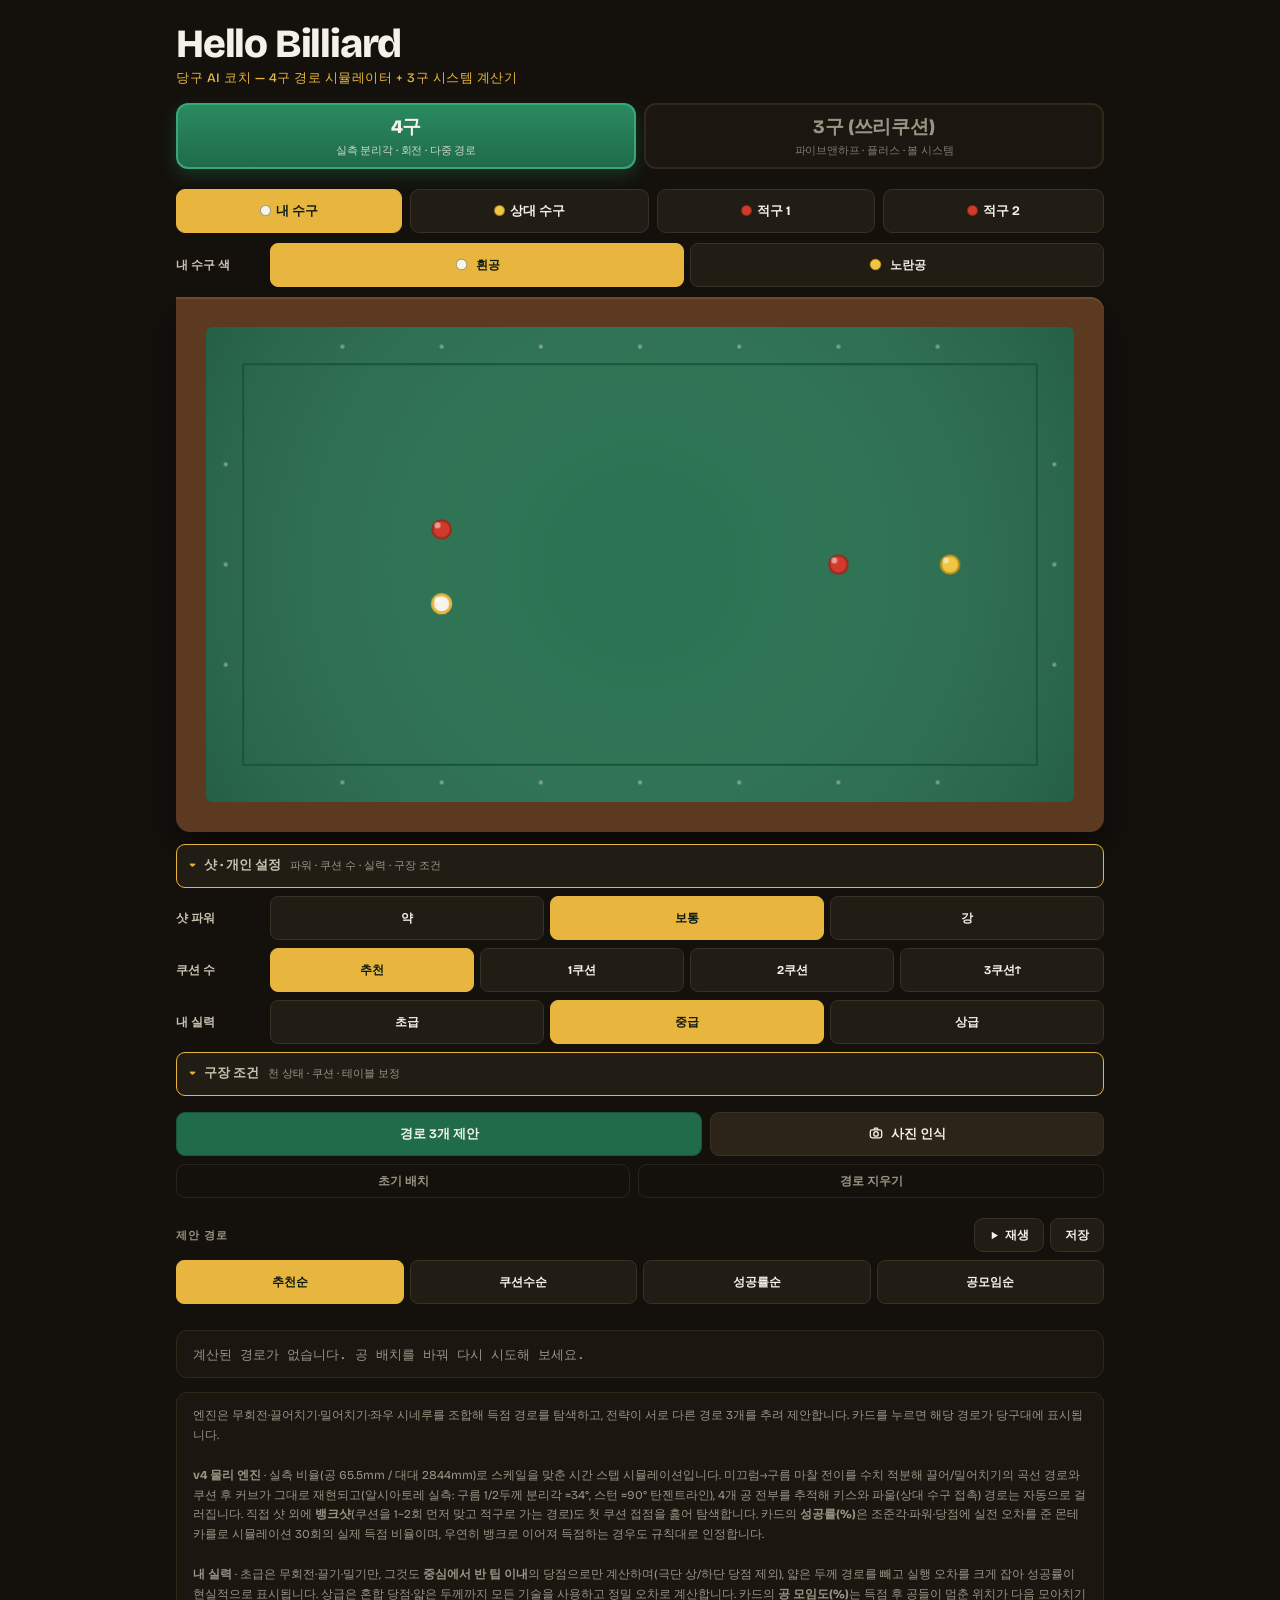
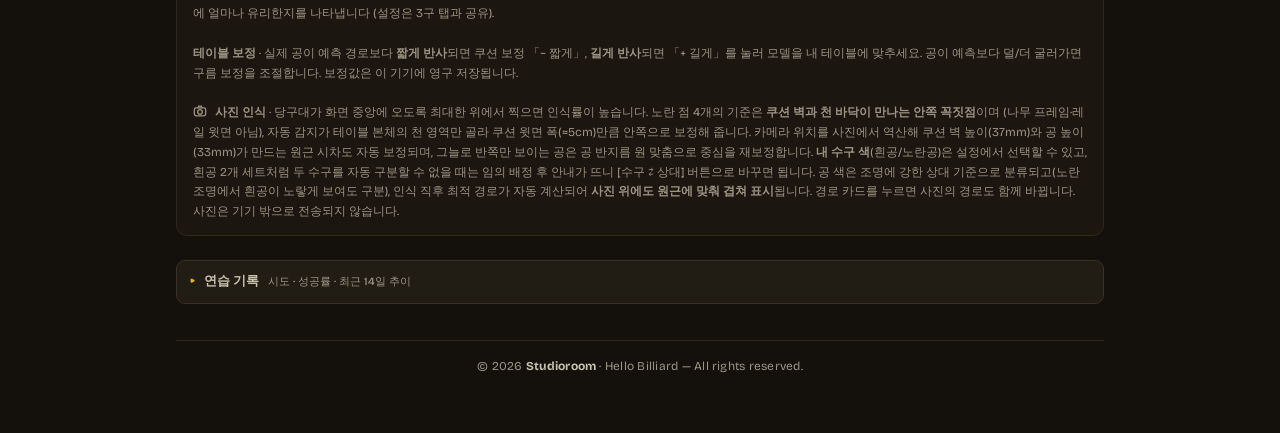
==== commit 16c10b2b: "연습 모드·연습 기록·재생 잔상·경로 글로우 (레퍼런스 기반 4종) - 경로 카드 [이 샷 연습] → 성공/실패 기록, 세션 카운터 (4구·3구) - 전역 '연습 기록' 섹션: 총" ====
--- a/HelloBilli.html
+++ b/HelloBilli.html
@@ -437,6 +437,23 @@
   }
   .actions.sub-actions .tool:hover { color: #c9c2b0; border-color: #3a3024; }
   .routes-tools { margin-left: auto; display: flex; gap: 6px; }
+  /* 연습 모드 · 기록 */
+  .pr-row { margin-top: 9px; text-align: right; }
+  .panel.practice { border-color: var(--accent); }
+  .pr-head { display: flex; align-items: center; gap: 6px; font-size: 13px; flex-wrap: wrap; }
+  .pr-head .pr-score {
+    margin-left: auto;
+    font-family: 'Spline Sans Mono', monospace;
+    font-size: 12px;
+    color: var(--accent);
+  }
+  .stats-sum { font-size: 13px; margin-bottom: 10px; }
+  .stats-sum b { color: var(--accent); }
+  .stats-chart svg { display: block; }
+  .stats-cap { font-size: 10px; color: #9b9484; margin-top: 3px; }
+  .stats-tbl { margin-top: 12px; font-size: 12px; border-collapse: collapse; }
+  .stats-tbl th, .stats-tbl td { padding: 3px 14px 3px 0; text-align: left; color: #c9c2b0; }
+  .stats-tbl th { color: #9b9484; font-size: 10px; letter-spacing: .04em; }
   .tool.mini {
     flex: 0 0 auto;
     min-width: 0;
@@ -647,6 +664,19 @@
     <button data-sort="gather">공모임순</button>
   </div>
 
+  <div class="panel practice" id="g4-practice" style="display:none">
+    <div class="pr-head">
+      <b>연습 모드</b> — <span id="g4-prInfo"></span>
+      <span class="pr-score" id="g4-prScore"></span>
+    </div>
+    <div class="actions" style="margin-top:8px">
+      <button class="tool primary" id="g4-prOk">성공</button>
+      <button class="tool" id="g4-prMiss">실패</button>
+      <button class="tool" id="g4-prEnd">끝내기</button>
+    </div>
+    <p class="hint" style="margin-top:8px">실제 테이블에서 이 경로대로 친 뒤 결과를 기록하세요 — 아래 ‘연습 기록’에 누적됩니다.</p>
+  </div>
+
   <div class="routes" id="g4-routes">
     <div class="panel"><span class="empty">공을 배치하고 ‘경로 3개 제안’을 누르세요.</span></div>
   </div>
@@ -741,6 +771,18 @@
       <button class="tool mini" id="g3-play"><svg class="bicon" viewBox="0 0 16 16" width="11" height="11" aria-hidden="true"><path d="M4 2.5v11l9-5.5z" fill="currentColor"/></svg>재생</button>
     </div>
   </div>
+  <div class="panel practice" id="g3-practice" style="display:none">
+    <div class="pr-head">
+      <b>연습 모드</b> — <span id="g3-prInfo"></span>
+      <span class="pr-score" id="g3-prScore"></span>
+    </div>
+    <div class="actions" style="margin-top:8px">
+      <button class="tool primary" id="g3-prOk">성공</button>
+      <button class="tool" id="g3-prMiss">실패</button>
+      <button class="tool" id="g3-prEnd">끝내기</button>
+    </div>
+  </div>
+
   <div class="routes" id="g3-phyRoutes"></div>
 
   <div class="calc">
@@ -760,6 +802,11 @@
     <p class="hint" id="g3-panelText"></p>
   </div>
   </div>
+
+  <details class="venue" id="hb-stats" style="margin-top:24px">
+    <summary>연습 기록 <span class="venue-sub">시도 · 성공률 · 최근 14일 추이</span></summary>
+    <div class="panel" id="hb-stats-body" style="margin-top:8px"></div>
+  </details>
 
   <footer class="site-footer">
     © 2026 <b>Studioroom</b> · Hello Billiard — All rights reserved.
@@ -1449,6 +1496,19 @@
   // 선택되지 않은 경로 흐리게, 선택된 경로 진하게
   routes.forEach((r,i)=>{ if(i!==selected) drawRoute(r,ROUTE_COLORS[i],.22); });
   if(routes[selected]) drawRoute(routes[selected],ROUTE_COLORS[selected],1);
+  // 재생 잔상 — 수구가 지나온 자리를 희미하게
+  if(anim&&anim.trail&&anim.trail.length>1){
+    ctx.save(); ctx.lineCap="round";
+    for(let i=1;i<anim.trail.length;i++){
+      ctx.globalAlpha=0.05+0.3*(i/anim.trail.length);
+      ctx.strokeStyle="#f7f4ea"; ctx.lineWidth=5;
+      ctx.beginPath();
+      ctx.moveTo(anim.trail[i-1].x,anim.trail[i-1].y);
+      ctx.lineTo(anim.trail[i].x,anim.trail[i].y);
+      ctx.stroke();
+    }
+    ctx.restore();
+  }
   // 재생 중이면 공을 애니메이션 위치에 그린다
   const AIDX={cue:0,r1:2,r2:4,cue2:6};
   for(const k in balls){
@@ -1489,6 +1549,8 @@
     const a=fr[i], b=fr[Math.min(i+1,fr.length-1)];
     const u=b.t>a.t?(t-a.t)/(b.t-a.t):0;
     anim.cur=a.p.map((v,j)=>v+(b.p[j]-v)*u);
+    (anim.trail=anim.trail||[]).push({x:anim.cur[0],y:anim.cur[1]});
+    if(anim.trail.length>16) anim.trail.shift();
     draw();
     anim.raf=requestAnimationFrame(step);
   };
@@ -1512,7 +1574,9 @@
     strokePath(r.cuePath,color,r.uncertainty||16);
     ctx.globalAlpha=alpha;
   }
+  if(alpha>.7){ ctx.save(); ctx.shadowColor=color; ctx.shadowBlur=10; }
   line(r.cuePath,color,3);
+  if(alpha>.7) ctx.restore();
   ctx.globalAlpha=alpha*0.8;
   line(r.r1Path,'#e8b53e',2.5);
   for(const p of r.hits){
@@ -1658,6 +1722,7 @@
           <div class="mval">${POWER_LABEL[pw]}</div>
         </div>
       </div>
+      <div class="pr-row"><button class="tool mini" data-pr="${i}">이 샷 연습</button></div>
     </div>`;
   }).join('');
   box.querySelectorAll('.rcard').forEach(c=>{
@@ -1665,6 +1730,12 @@
       stopAnim(false);
       selected=+c.dataset.i; renderCards(); draw();
       drawPhoto();   // 사진이 열려 있으면 선택 경로를 사진에도 반영
+    });
+  });
+  box.querySelectorAll('[data-pr]').forEach(b=>{
+    b.addEventListener('click',e=>{
+      e.stopPropagation();
+      openPractice(+b.dataset.pr);
     });
   });
 }
@@ -1799,6 +1870,38 @@
 document.getElementById('g4-play').addEventListener('click',()=>{
   if(!routes.length){ return; }
   playRoute();
+});
+// ===== 연습 모드 — 선택 경로를 실제로 친 결과를 기록 =====
+let prSession=null;
+function openPractice(i){
+  const r=routes[i]; if(!r) return;
+  stopAnim(false);
+  selected=i; renderCards(); draw(); drawPhoto();
+  prSession={ok:0, n:0, spin:r.spin.label,
+    label:(STRAT[r.spin.key]||r.spin.label).split(' — ')[0],
+    prob:Math.round(r.prob*20)*5};
+  document.getElementById('g4-prInfo').textContent=
+    prSession.label+' · 예상 성공률 '+prSession.prob+'%';
+  updPrScore();
+  const p=document.getElementById('g4-practice');
+  p.style.display='block';
+  if(p.scrollIntoView) p.scrollIntoView({behavior:'smooth',block:'nearest'});
+}
+function updPrScore(){
+  document.getElementById('g4-prScore').textContent=
+    prSession&&prSession.n?('이번 세션 '+prSession.ok+'/'+prSession.n):'';
+}
+function prLog(ok){
+  if(!prSession) return;
+  prSession.n++; if(ok) prSession.ok++;
+  updPrScore();
+  try{ window.__hbPractice.log({mode:'4구', spin:prSession.spin, ok:ok}); }catch(e){}
+}
+document.getElementById('g4-prOk').addEventListener('click',()=>prLog(true));
+document.getElementById('g4-prMiss').addEventListener('click',()=>prLog(false));
+document.getElementById('g4-prEnd').addEventListener('click',()=>{
+  prSession=null;
+  document.getElementById('g4-practice').style.display='none';
 });
 // 현재 당구대(선택 경로 포함)를 PNG로 공유/저장 — 모바일은 시스템 공유 시트
 function shareCanvas(canvas,name){
@@ -2842,8 +2945,17 @@
   const nearBottom = cue.y>play.y1-PH*0.45 && tgt.y>play.y1-PH*0.45;
   const c1Valid = c1Adj>=15 && c1Adj<=40;
   if(!c1Valid){
+    // 무효여도 형태를 점선으로 보여준다 — 1쿠션을 유효 경계로 강제한 참고 경로
+    const cc=clamp(c1Adj,15,40);
+    const q1={x:play.x1, y:play.y1-cc/10*DY};
+    const q3={x:clamp(play.x1-c3Num/10*DX,play.x0,play.x1), y:play.y1};
+    const qm={x:q3.x, y:2*play.y0-q3.y};
+    const qk=(play.y0-q1.y)/((qm.y-q1.y)||1e-9);
+    const q2={x:clamp(q1.x+(qm.x-q1.x)*qk,play.x0,play.x1), y:play.y0};
     return {sys:'plus', startNum, c1Num, c3Num, c1Adj,
-            path:null, valid:false, ok:false, reason:'c1range'};
+            c1Pt:q1, c2Pt:q2, c3Pt:q3,
+            path:[{x:cue.x,y:cue.y}, q1, q2, q3],
+            valid:false, ok:false, reason:'c1range'};
   }
   const p1={x:play.x1, y:play.y1-c1Adj/10*DY};        // 1쿠션 = 우측 단쿠션
   const p3={x:play.x1-c3Num/10*DX, y:play.y1};        // 3쿠션 = 하단 도착
@@ -3002,8 +3114,9 @@
         `수구를 <b>노란 하이라이트 구역</b>으로 옮기거나 [물리 경로 제안]을 쓰세요.</div>`;
     if(s.reason==='c1range' && s.sys==='plus')
       return `<div class="miss">⚠ 제1쿠션수 ${r0(s.c1Adj)}이(가) 유효 구간(15~40)을 벗어납니다.<br>`+
-        `플러스는 우측 단쿠션의 15~40 구간만 정확합니다 — 이 배치는 `+
-        `파이브앤하프가 더 적합할 수 있습니다.</div>`;
+        `당구대의 <b>빨간 점선</b>은 유효 경계로 강제한 참고 형태(신뢰 불가)입니다. `+
+        `플러스는 수구와 목표가 <b>노란 하이라이트(하단)</b> 부근에 있을 때 쓰는 시스템입니다 — `+
+        `이 배치는 파이브앤하프 또는 [물리 경로 제안]이 더 적합합니다.</div>`;
     return `<div class="miss">⚠ 계산값이 시스템 적용 범위를 벗어납니다 — `+
       `다른 시스템이 더 적합한 배치입니다.</div>`;
   }
@@ -3031,6 +3144,18 @@
     phyRoutes.forEach((r,i)=>{ if(i!==phySel) drawPhyRoute(r,PHY_COLORS[i],0.2); });
     if(phyRoutes[phySel]) drawPhyRoute(phyRoutes[phySel],PHY_COLORS[phySel],1);
   }
+  if(anim3&&anim3.trail&&anim3.trail.length>1){
+    ctx.save(); ctx.lineCap="round";
+    for(let i=1;i<anim3.trail.length;i++){
+      ctx.globalAlpha=0.05+0.3*(i/anim3.trail.length);
+      ctx.strokeStyle="#f7f4ea"; ctx.lineWidth=5;
+      ctx.beginPath();
+      ctx.moveTo(anim3.trail[i-1].x,anim3.trail[i-1].y);
+      ctx.lineTo(anim3.trail[i].x,anim3.trail[i].y);
+      ctx.stroke();
+    }
+    ctx.restore();
+  }
   // 물리 경로 모드에서는 시스템과 무관하게 3개 공을 모두 표시
   const active=phyRoutes?['cue','obj','target']:SYS_BALLS[system];
   const AIDX3={cue:0,obj:2,target:4};
@@ -3070,6 +3195,8 @@
     const a=fr[i], b=fr[Math.min(i+1,fr.length-1)];
     const u=b.t>a.t?(t-a.t)/(b.t-a.t):0;
     anim3.cur=a.p.map((v,j)=>v+(b.p[j]-v)*u);
+    (anim3.trail=anim3.trail||[]).push({x:anim3.cur[0],y:anim3.cur[1]});
+    if(anim3.trail.length>16) anim3.trail.shift();
     draw();
     anim3.raf=requestAnimationFrame(step);
   };
@@ -3159,6 +3286,26 @@
 }
 
 function drawSolution(s){
+  // 플러스 무효 배치: 수구·목표가 있어야 할 하단 구역과 1쿠션 유효 구간 표시
+  if(s.sys==='plus'&&!s.valid){
+    ctx.save();
+    ctx.strokeStyle='rgba(232,181,62,.55)'; ctx.lineWidth=7; ctx.lineCap='round';
+    ctx.beginPath();   // 하단 장쿠션 = 출발·도착 구역
+    ctx.moveTo(play.x1, play.y1-3);
+    ctx.lineTo(play.x0+DX, play.y1-3);
+    ctx.stroke();
+    ctx.beginPath();   // 우측 단쿠션 15~40 = 1쿠션 유효 구간
+    ctx.moveTo(play.x1-3, play.y1-1.5*DY);
+    ctx.lineTo(play.x1-3, play.y1-4*DY);
+    ctx.stroke();
+    ctx.fillStyle='rgba(232,181,62,.9)';
+    ctx.font='11px "Bricolage Grotesque"'; ctx.textAlign='center';
+    ctx.fillText('수구·목표 구역(하단)', (play.x0+play.x1)/2, play.y1-12);
+    ctx.textAlign='right';
+    ctx.fillText('1쿠션 15~40', play.x1-8, play.y1-4*DY-8);
+    ctx.textAlign='center';
+    ctx.restore();
+  }
   // 파이브앤하프 무효 배치: 수구 유효 출발 구역을 하이라이트해 이유를 보여준다
   if(s.sys==='five'&&!s.valid){
     ctx.save();
@@ -3178,7 +3325,9 @@
     ctx.restore();
   }
   if(s.sys==='ball'){
-    // 볼 시스템: 수구→제1적구→제2적구 보조선만 표시 (경로 계산은 두께 의존)
+    // 볼 시스템: 경로 도형이 아니라 '조준 기준선'을 보여주는 시스템 —
+    // 큐선(수구→제1적구)과 제1→제2적구 연결선에 라벨을 달아 오해를 막는다
+    ctx.save();
     ctx.strokeStyle='rgba(244,241,232,.4)';
     ctx.setLineDash([5,5]); ctx.lineWidth=2;
     ctx.beginPath();
@@ -3186,6 +3335,14 @@
     ctx.lineTo(balls.obj.x,balls.obj.y);
     ctx.lineTo(balls.target.x,balls.target.y);
     ctx.stroke(); ctx.setLineDash([]);
+    ctx.fillStyle='rgba(244,241,232,.75)';
+    ctx.font='10px "Bricolage Grotesque"'; ctx.textAlign='center';
+    const m1={x:(balls.cue.x+balls.obj.x)/2, y:(balls.cue.y+balls.obj.y)/2};
+    const m2={x:(balls.obj.x+balls.target.x)/2, y:(balls.obj.y+balls.target.y)/2};
+    ctx.fillText('큐선 (기울기 측정)', m1.x, m1.y-8);
+    ctx.fillText('적구 연결선', m2.x, m2.y-8);
+    ctx.fillText('※ 경로 아님 — 두께·팁 산출용 조준 기준선', (play.x0+play.x1)/2, play.y1-12);
+    ctx.restore();
     return;
   }
   if(!s.path) return;
@@ -3557,6 +3714,7 @@
           <div class="mval">둘째 적구 전</div>
         </div>
       </div>
+      <div class="pr-row"><button class="tool mini" data-pr="${i}">이 샷 연습</button></div>
     </div>`;
   }).join('');
   box.querySelectorAll('.rcard').forEach(c=>{
@@ -3565,9 +3723,16 @@
       phySel=+c.dataset.i; renderPhyCards(); draw();
     });
   });
+  box.querySelectorAll('[data-pr]').forEach(b=>{
+    b.addEventListener('click',e=>{
+      e.stopPropagation();
+      openPractice3(+b.dataset.pr);
+    });
+  });
 }
 function drawPhyRoute(r,color,alpha){
   ctx.save(); ctx.globalAlpha=alpha;
+  if(alpha>.9){ ctx.shadowColor=color; ctx.shadowBlur=10; }
   ctx.strokeStyle=color; ctx.lineWidth=3;
   ctx.lineJoin='round'; ctx.lineCap='round';
   ctx.beginPath();
@@ -3608,6 +3773,37 @@
   });
 });
 document.getElementById('g3-play').addEventListener('click',()=>{ playRoute3(); });
+// ===== 연습 모드 (3구) =====
+let prSession3=null;
+function openPractice3(i){
+  const r=phyRoutes&&phyRoutes[i]; if(!r) return;
+  stopAnim3(false);
+  phySel=i; renderPhyCards(); draw();
+  prSession3={ok:0, n:0, spin:r.spin.label,
+    prob:Math.round(r.prob*20)*5};
+  document.getElementById('g3-prInfo').textContent=
+    r.spin.label+' · 예상 성공률 '+prSession3.prob+'%';
+  updPrScore3();
+  const p=document.getElementById('g3-practice');
+  p.style.display='block';
+  if(p.scrollIntoView) p.scrollIntoView({behavior:'smooth',block:'nearest'});
+}
+function updPrScore3(){
+  document.getElementById('g3-prScore').textContent=
+    prSession3&&prSession3.n?('이번 세션 '+prSession3.ok+'/'+prSession3.n):'';
+}
+function prLog3(ok){
+  if(!prSession3) return;
+  prSession3.n++; if(ok) prSession3.ok++;
+  updPrScore3();
+  try{ window.__hbPractice.log({mode:'3구', spin:prSession3.spin, ok:ok}); }catch(e){}
+}
+document.getElementById('g3-prOk').addEventListener('click',()=>prLog3(true));
+document.getElementById('g3-prMiss').addEventListener('click',()=>prLog3(false));
+document.getElementById('g3-prEnd').addEventListener('click',()=>{
+  prSession3=null;
+  document.getElementById('g3-practice').style.display='none';
+});
 document.getElementById('g3-share').addEventListener('click',()=>{
   draw();
   try{
@@ -3686,6 +3882,37 @@
   if(p3Marks) for(const mk of p3Marks){
     p3ctx.beginPath(); p3ctx.arc(mk.x,mk.y,hr*0.8,0,7);
     p3ctx.lineWidth=3; p3ctx.strokeStyle=mk.color; p3ctx.stroke();
+  }
+  // 시스템 계산 경로(파이브앤하프 등)를 사진 원근에 맞춰 겹쳐 그린다
+  if(p3H&&solution&&solution.path&&solution.path.length>1){
+    const V=window.__hbVision;
+    p3ctx.save();
+    p3ctx.strokeStyle=solution.ok?'#f4f1e8':'#d9582b';
+    p3ctx.setLineDash(solution.ok?[]:[7,6]);
+    p3ctx.lineWidth=Math.max(2.5,p3cv.width/320);
+    p3ctx.lineJoin='round'; p3ctx.lineCap='round';
+    p3ctx.beginPath();
+    const s0=V.applyH(p3H,solution.path[0].x,solution.path[0].y);
+    p3ctx.moveTo(s0.x,s0.y);
+    for(let i=1;i<solution.path.length;i++){
+      const q=V.applyH(p3H,solution.path[i].x,solution.path[i].y);
+      p3ctx.lineTo(q.x,q.y);
+    }
+    p3ctx.stroke();
+    p3ctx.setLineDash([]);
+    // 쿠션 접점 ①②③
+    const pts=[solution.c1Pt,solution.c2Pt,solution.c3Pt].filter(Boolean);
+    pts.forEach((p,i)=>{
+      const q=V.applyH(p3H,p.x,p.y);
+      p3ctx.beginPath(); p3ctx.arc(q.x,q.y,Math.max(6,p3cv.width/130),0,7);
+      p3ctx.fillStyle='#e8b53e'; p3ctx.fill();
+      p3ctx.strokeStyle='#14110d'; p3ctx.lineWidth=2; p3ctx.stroke();
+      p3ctx.fillStyle='#14110d';
+      p3ctx.font='bold '+Math.max(9,p3cv.width/110)+'px "Bricolage Grotesque"';
+      p3ctx.textAlign='center'; p3ctx.textBaseline='middle';
+      p3ctx.fillText(i+1,q.x,q.y);
+    });
+    p3ctx.restore();
   }
   // 물리 경로를 사진 원근에 맞춰 겹쳐 그린다
   if(p3H&&phyRoutes&&phyRoutes.length){
@@ -4026,11 +4253,11 @@
     tip=+b.dataset.tip;
     document.querySelectorAll('#g3-tipseg button').forEach(x=>x.classList.remove('on'));
     b.classList.add('on');
-    if(solution){solution=compute();showResult(solution);draw();}
+    if(solution){solution=compute();showResult(solution);draw();drawP3();}
   }));
 document.getElementById('g3-calc').addEventListener('click',()=>{
   phyRoutes=null; renderPhyCards();
-  solution=compute(); showResult(solution); draw();
+  solution=compute(); showResult(solution); draw(); drawP3();
 });
 document.getElementById('g3-example').addEventListener('click',()=>{
   // 현재 시스템이 잘 동작하는 예시 배치 불러오기
@@ -4051,6 +4278,75 @@
 
 })();
 
+// ===== 연습 기록 (전역 — 4구·3구 공용, localStorage 'hb_practice') =====
+window.__hbPractice=(function(){
+  const KEY='hb_practice';
+  function load(){
+    try{ return JSON.parse(localStorage.getItem(KEY)||'[]'); }
+    catch(e){ return []; }
+  }
+  function save(l){
+    try{ localStorage.setItem(KEY,JSON.stringify(l.slice(-500))); }catch(e){}
+  }
+  function log(entry){
+    const l=load();
+    l.push(Object.assign({t:Date.now()},entry));
+    save(l); render();
+  }
+  function render(){
+    const el=document.getElementById('hb-stats-body');
+    if(!el) return;
+    const l=load();
+    if(!l.length){
+      el.innerHTML='<span class="empty">아직 기록이 없습니다 — 경로 카드의 [연습] 버튼으로 시작하세요.</span>';
+      return;
+    }
+    const n=l.length, ok=l.filter(e=>e.ok).length;
+    // 최근 14일 바 차트 (회색=시도, 초록=성공)
+    const days=[];
+    for(let i=13;i>=0;i--){
+      const d=new Date(); d.setHours(0,0,0,0); d.setDate(d.getDate()-i);
+      days.push(d.getTime());
+    }
+    const bars=days.map(t0=>{
+      const es=l.filter(e=>e.t>=t0&&e.t<t0+864e5);
+      return {a:es.length, s:es.filter(e=>e.ok).length};
+    });
+    const maxA=Math.max(1,...bars.map(b=>b.a));
+    const BW=15,G=4,CH=44;
+    const svg='<svg width="'+(14*(BW+G))+'" height="'+(CH+4)+'" aria-hidden="true">'+
+      bars.map((b,i)=>{
+        const x=i*(BW+G);
+        const hA=Math.max(b.a?3:1,Math.round(b.a/maxA*CH));
+        const hS=Math.round(b.s/maxA*CH);
+        return '<rect x="'+x+'" y="'+(CH-hA)+'" width="'+BW+'" height="'+hA+'" rx="2" fill="#3a3024"/>'+
+          (b.s?'<rect x="'+x+'" y="'+(CH-hS)+'" width="'+BW+'" height="'+Math.max(3,hS)+'" rx="2" fill="#5fd08a"/>':'');
+      }).join('')+'</svg>';
+    // 당점별 상위 5
+    const bySpin={};
+    l.forEach(e=>{
+      const k=e.spin||'기타';
+      (bySpin[k]=bySpin[k]||{a:0,s:0}).a++;
+      if(e.ok) bySpin[k].s++;
+    });
+    const rows=Object.entries(bySpin).sort((a,b)=>b[1].a-a[1].a).slice(0,5)
+      .map(([k,v])=>'<tr><td>'+k+'</td><td>'+v.s+'/'+v.a+'</td><td>'+
+        Math.round(v.s/v.a*100)+'%</td></tr>').join('');
+    el.innerHTML=
+      '<div class="stats-sum">총 <b>'+n+'</b>회 시도 · 성공 <b>'+ok+'</b>회 · 성공률 <b>'+
+        Math.round(ok/n*100)+'%</b></div>'+
+      '<div class="stats-chart">'+svg+
+        '<div class="stats-cap">최근 14일 (회색 = 시도 · 초록 = 성공)</div></div>'+
+      (rows?'<table class="stats-tbl"><tr><th>당점</th><th>성공/시도</th><th>성공률</th></tr>'+rows+'</table>':'');
+  }
+  try{
+    const d=document.getElementById('hb-stats');
+    if(d) d.addEventListener('toggle',render);
+  }catch(e){}
+  render();
+  return {log,render};
+})();
+
 // ===== 모바일에서 '샷 · 개인 설정' 기본 접힘 =====
 (function(){
   try{
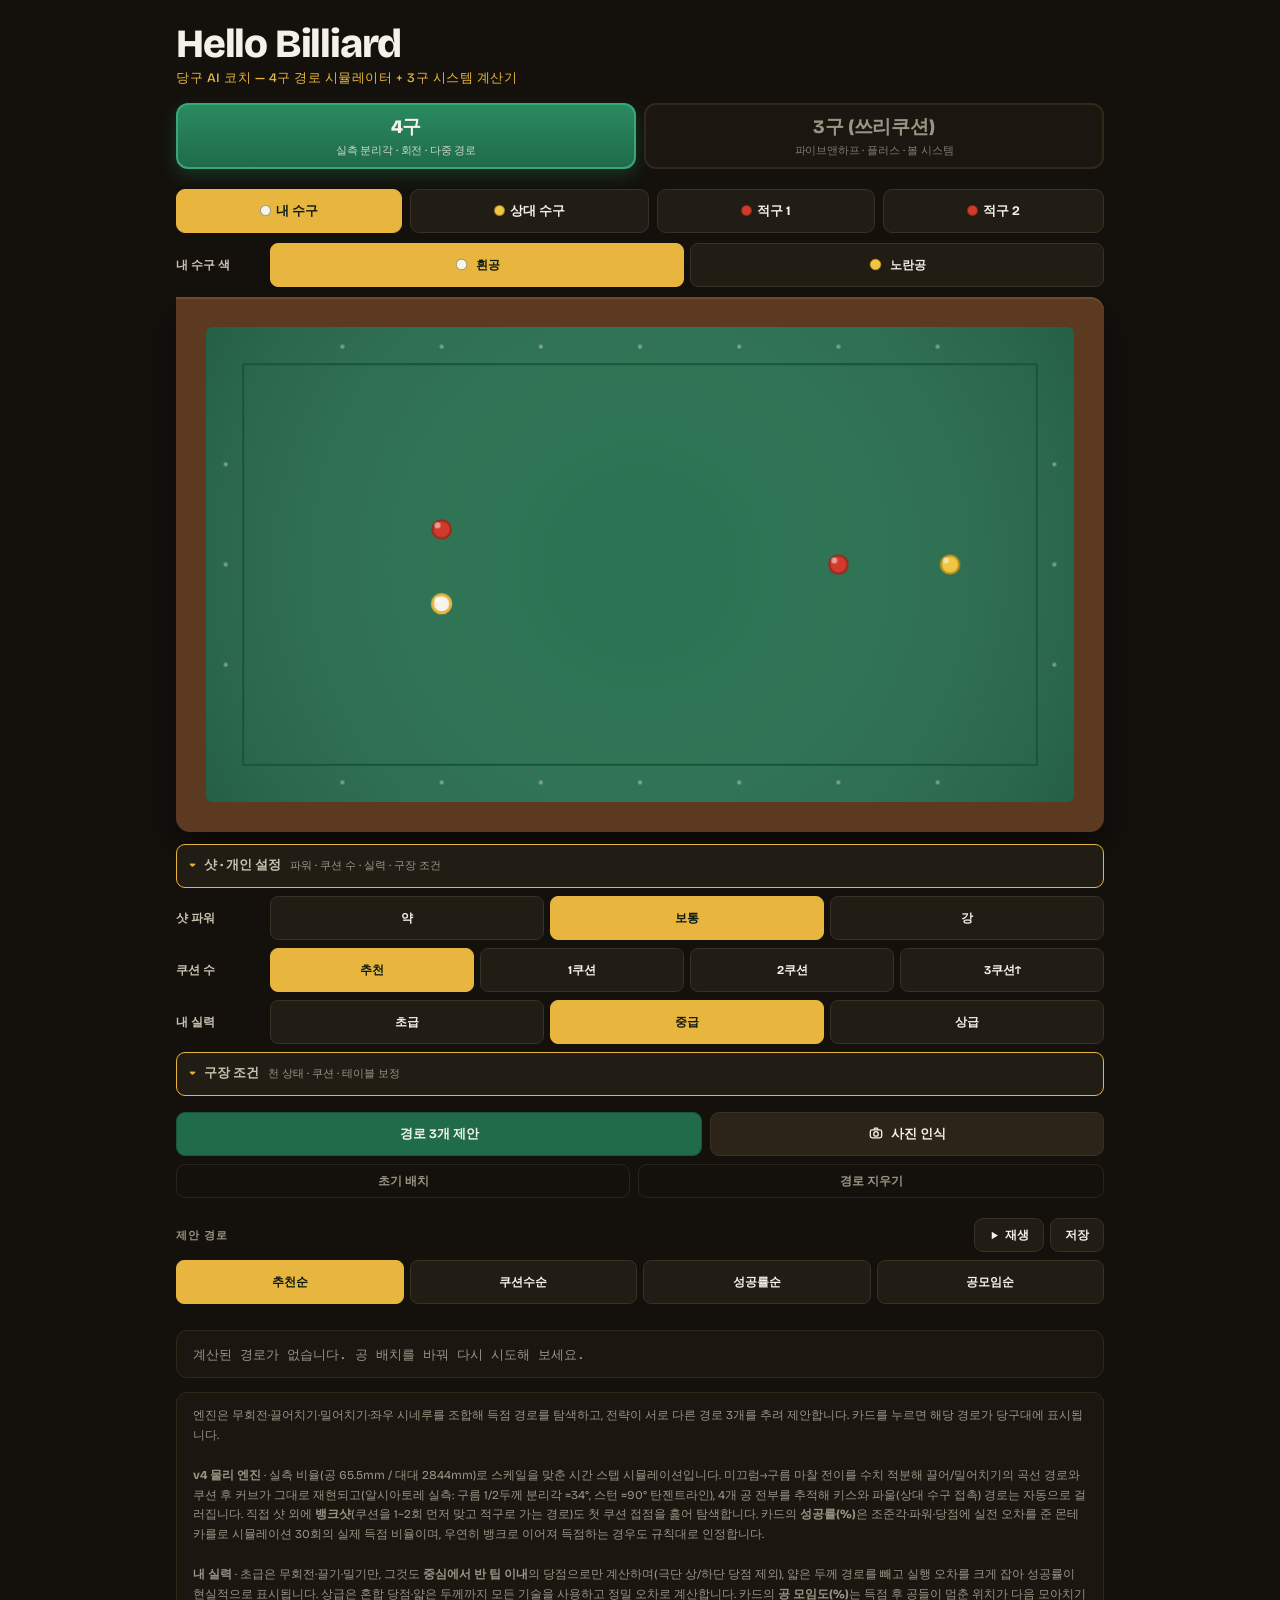
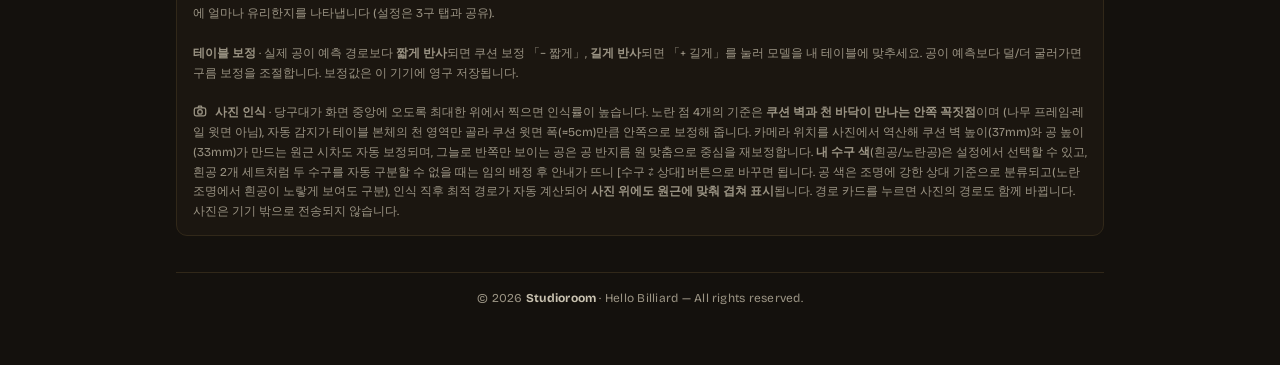
==== commit 7261d51a: "연습 모드·연습 기록 기능 제거 (사용자 요청) - 카드 [이 샷 연습] 버튼, 연습 패널, 기록 섹션/모듈/CSS 제거 - 재생 잔상·경로 글로우는 유지 - sw hb-v13  " ====
--- a/HelloBilli.html
+++ b/HelloBilli.html
@@ -437,23 +437,6 @@
   }
   .actions.sub-actions .tool:hover { color: #c9c2b0; border-color: #3a3024; }
   .routes-tools { margin-left: auto; display: flex; gap: 6px; }
-  /* 연습 모드 · 기록 */
-  .pr-row { margin-top: 9px; text-align: right; }
-  .panel.practice { border-color: var(--accent); }
-  .pr-head { display: flex; align-items: center; gap: 6px; font-size: 13px; flex-wrap: wrap; }
-  .pr-head .pr-score {
-    margin-left: auto;
-    font-family: 'Spline Sans Mono', monospace;
-    font-size: 12px;
-    color: var(--accent);
-  }
-  .stats-sum { font-size: 13px; margin-bottom: 10px; }
-  .stats-sum b { color: var(--accent); }
-  .stats-chart svg { display: block; }
-  .stats-cap { font-size: 10px; color: #9b9484; margin-top: 3px; }
-  .stats-tbl { margin-top: 12px; font-size: 12px; border-collapse: collapse; }
-  .stats-tbl th, .stats-tbl td { padding: 3px 14px 3px 0; text-align: left; color: #c9c2b0; }
-  .stats-tbl th { color: #9b9484; font-size: 10px; letter-spacing: .04em; }
   .tool.mini {
     flex: 0 0 auto;
     min-width: 0;
@@ -664,19 +647,6 @@
     <button data-sort="gather">공모임순</button>
   </div>
 
-  <div class="panel practice" id="g4-practice" style="display:none">
-    <div class="pr-head">
-      <b>연습 모드</b> — <span id="g4-prInfo"></span>
-      <span class="pr-score" id="g4-prScore"></span>
-    </div>
-    <div class="actions" style="margin-top:8px">
-      <button class="tool primary" id="g4-prOk">성공</button>
-      <button class="tool" id="g4-prMiss">실패</button>
-      <button class="tool" id="g4-prEnd">끝내기</button>
-    </div>
-    <p class="hint" style="margin-top:8px">실제 테이블에서 이 경로대로 친 뒤 결과를 기록하세요 — 아래 ‘연습 기록’에 누적됩니다.</p>
-  </div>
-
   <div class="routes" id="g4-routes">
     <div class="panel"><span class="empty">공을 배치하고 ‘경로 3개 제안’을 누르세요.</span></div>
   </div>
@@ -771,18 +741,6 @@
       <button class="tool mini" id="g3-play"><svg class="bicon" viewBox="0 0 16 16" width="11" height="11" aria-hidden="true"><path d="M4 2.5v11l9-5.5z" fill="currentColor"/></svg>재생</button>
     </div>
   </div>
-  <div class="panel practice" id="g3-practice" style="display:none">
-    <div class="pr-head">
-      <b>연습 모드</b> — <span id="g3-prInfo"></span>
-      <span class="pr-score" id="g3-prScore"></span>
-    </div>
-    <div class="actions" style="margin-top:8px">
-      <button class="tool primary" id="g3-prOk">성공</button>
-      <button class="tool" id="g3-prMiss">실패</button>
-      <button class="tool" id="g3-prEnd">끝내기</button>
-    </div>
-  </div>
-
   <div class="routes" id="g3-phyRoutes"></div>
 
   <div class="calc">
@@ -802,11 +760,6 @@
     <p class="hint" id="g3-panelText"></p>
   </div>
   </div>
-
-  <details class="venue" id="hb-stats" style="margin-top:24px">
-    <summary>연습 기록 <span class="venue-sub">시도 · 성공률 · 최근 14일 추이</span></summary>
-    <div class="panel" id="hb-stats-body" style="margin-top:8px"></div>
-  </details>
 
   <footer class="site-footer">
     © 2026 <b>Studioroom</b> · Hello Billiard — All rights reserved.
@@ -1722,7 +1675,6 @@
           <div class="mval">${POWER_LABEL[pw]}</div>
         </div>
       </div>
-      <div class="pr-row"><button class="tool mini" data-pr="${i}">이 샷 연습</button></div>
     </div>`;
   }).join('');
   box.querySelectorAll('.rcard').forEach(c=>{
@@ -1730,12 +1682,6 @@
       stopAnim(false);
       selected=+c.dataset.i; renderCards(); draw();
       drawPhoto();   // 사진이 열려 있으면 선택 경로를 사진에도 반영
-    });
-  });
-  box.querySelectorAll('[data-pr]').forEach(b=>{
-    b.addEventListener('click',e=>{
-      e.stopPropagation();
-      openPractice(+b.dataset.pr);
     });
   });
 }
@@ -1870,38 +1816,6 @@
 document.getElementById('g4-play').addEventListener('click',()=>{
   if(!routes.length){ return; }
   playRoute();
-});
-// ===== 연습 모드 — 선택 경로를 실제로 친 결과를 기록 =====
-let prSession=null;
-function openPractice(i){
-  const r=routes[i]; if(!r) return;
-  stopAnim(false);
-  selected=i; renderCards(); draw(); drawPhoto();
-  prSession={ok:0, n:0, spin:r.spin.label,
-    label:(STRAT[r.spin.key]||r.spin.label).split(' — ')[0],
-    prob:Math.round(r.prob*20)*5};
-  document.getElementById('g4-prInfo').textContent=
-    prSession.label+' · 예상 성공률 '+prSession.prob+'%';
-  updPrScore();
-  const p=document.getElementById('g4-practice');
-  p.style.display='block';
-  if(p.scrollIntoView) p.scrollIntoView({behavior:'smooth',block:'nearest'});
-}
-function updPrScore(){
-  document.getElementById('g4-prScore').textContent=
-    prSession&&prSession.n?('이번 세션 '+prSession.ok+'/'+prSession.n):'';
-}
-function prLog(ok){
-  if(!prSession) return;
-  prSession.n++; if(ok) prSession.ok++;
-  updPrScore();
-  try{ window.__hbPractice.log({mode:'4구', spin:prSession.spin, ok:ok}); }catch(e){}
-}
-document.getElementById('g4-prOk').addEventListener('click',()=>prLog(true));
-document.getElementById('g4-prMiss').addEventListener('click',()=>prLog(false));
-document.getElementById('g4-prEnd').addEventListener('click',()=>{
-  prSession=null;
-  document.getElementById('g4-practice').style.display='none';
 });
 // 현재 당구대(선택 경로 포함)를 PNG로 공유/저장 — 모바일은 시스템 공유 시트
 function shareCanvas(canvas,name){
@@ -3714,19 +3628,12 @@
           <div class="mval">둘째 적구 전</div>
         </div>
       </div>
-      <div class="pr-row"><button class="tool mini" data-pr="${i}">이 샷 연습</button></div>
     </div>`;
   }).join('');
   box.querySelectorAll('.rcard').forEach(c=>{
     c.addEventListener('click',()=>{
       stopAnim3(false);
       phySel=+c.dataset.i; renderPhyCards(); draw();
-    });
-  });
-  box.querySelectorAll('[data-pr]').forEach(b=>{
-    b.addEventListener('click',e=>{
-      e.stopPropagation();
-      openPractice3(+b.dataset.pr);
     });
   });
 }
@@ -3773,37 +3680,6 @@
   });
 });
 document.getElementById('g3-play').addEventListener('click',()=>{ playRoute3(); });
-// ===== 연습 모드 (3구) =====
-let prSession3=null;
-function openPractice3(i){
-  const r=phyRoutes&&phyRoutes[i]; if(!r) return;
-  stopAnim3(false);
-  phySel=i; renderPhyCards(); draw();
-  prSession3={ok:0, n:0, spin:r.spin.label,
-    prob:Math.round(r.prob*20)*5};
-  document.getElementById('g3-prInfo').textContent=
-    r.spin.label+' · 예상 성공률 '+prSession3.prob+'%';
-  updPrScore3();
-  const p=document.getElementById('g3-practice');
-  p.style.display='block';
-  if(p.scrollIntoView) p.scrollIntoView({behavior:'smooth',block:'nearest'});
-}
-function updPrScore3(){
-  document.getElementById('g3-prScore').textContent=
-    prSession3&&prSession3.n?('이번 세션 '+prSession3.ok+'/'+prSession3.n):'';
-}
-function prLog3(ok){
-  if(!prSession3) return;
-  prSession3.n++; if(ok) prSession3.ok++;
-  updPrScore3();
-  try{ window.__hbPractice.log({mode:'3구', spin:prSession3.spin, ok:ok}); }catch(e){}
-}
-document.getElementById('g3-prOk').addEventListener('click',()=>prLog3(true));
-document.getElementById('g3-prMiss').addEventListener('click',()=>prLog3(false));
-document.getElementById('g3-prEnd').addEventListener('click',()=>{
-  prSession3=null;
-  document.getElementById('g3-practice').style.display='none';
-});
 document.getElementById('g3-share').addEventListener('click',()=>{
   draw();
   try{
@@ -4278,75 +4154,6 @@
 
 })();
 
-// ===== 연습 기록 (전역 — 4구·3구 공용, localStorage 'hb_practice') =====
-window.__hbPractice=(function(){
-  const KEY='hb_practice';
-  function load(){
-    try{ return JSON.parse(localStorage.getItem(KEY)||'[]'); }
-    catch(e){ return []; }
-  }
-  function save(l){
-    try{ localStorage.setItem(KEY,JSON.stringify(l.slice(-500))); }catch(e){}
-  }
-  function log(entry){
-    const l=load();
-    l.push(Object.assign({t:Date.now()},entry));
-    save(l); render();
-  }
-  function render(){
-    const el=document.getElementById('hb-stats-body');
-    if(!el) return;
-    const l=load();
-    if(!l.length){
-      el.innerHTML='<span class="empty">아직 기록이 없습니다 — 경로 카드의 [연습] 버튼으로 시작하세요.</span>';
-      return;
-    }
-    const n=l.length, ok=l.filter(e=>e.ok).length;
-    // 최근 14일 바 차트 (회색=시도, 초록=성공)
-    const days=[];
-    for(let i=13;i>=0;i--){
-      const d=new Date(); d.setHours(0,0,0,0); d.setDate(d.getDate()-i);
-      days.push(d.getTime());
-    }
-    const bars=days.map(t0=>{
-      const es=l.filter(e=>e.t>=t0&&e.t<t0+864e5);
-      return {a:es.length, s:es.filter(e=>e.ok).length};
-    });
-    const maxA=Math.max(1,...bars.map(b=>b.a));
-    const BW=15,G=4,CH=44;
-    const svg='<svg width="'+(14*(BW+G))+'" height="'+(CH+4)+'" aria-hidden="true">'+
-      bars.map((b,i)=>{
-        const x=i*(BW+G);
-        const hA=Math.max(b.a?3:1,Math.round(b.a/maxA*CH));
-        const hS=Math.round(b.s/maxA*CH);
-        return '<rect x="'+x+'" y="'+(CH-hA)+'" width="'+BW+'" height="'+hA+'" rx="2" fill="#3a3024"/>'+
-          (b.s?'<rect x="'+x+'" y="'+(CH-hS)+'" width="'+BW+'" height="'+Math.max(3,hS)+'" rx="2" fill="#5fd08a"/>':'');
-      }).join('')+'</svg>';
-    // 당점별 상위 5
-    const bySpin={};
-    l.forEach(e=>{
-      const k=e.spin||'기타';
-      (bySpin[k]=bySpin[k]||{a:0,s:0}).a++;
-      if(e.ok) bySpin[k].s++;
-    });
-    const rows=Object.entries(bySpin).sort((a,b)=>b[1].a-a[1].a).slice(0,5)
-      .map(([k,v])=>'<tr><td>'+k+'</td><td>'+v.s+'/'+v.a+'</td><td>'+
-        Math.round(v.s/v.a*100)+'%</td></tr>').join('');
-    el.innerHTML=
-      '<div class="stats-sum">총 <b>'+n+'</b>회 시도 · 성공 <b>'+ok+'</b>회 · 성공률 <b>'+
-        Math.round(ok/n*100)+'%</b></div>'+
-      '<div class="stats-chart">'+svg+
-        '<div class="stats-cap">최근 14일 (회색 = 시도 · 초록 = 성공)</div></div>'+
-      (rows?'<table class="stats-tbl"><tr><th>당점</th><th>성공/시도</th><th>성공률</th></tr>'+rows+'</table>':'');
-  }
-  try{
-    const d=document.getElementById('hb-stats');
-    if(d) d.addEventListener('toggle',render);
-  }catch(e){}
-  render();
-  return {log,render};
-})();
-
 // ===== 모바일에서 '샷 · 개인 설정' 기본 접힘 =====
 (function(){
   try{
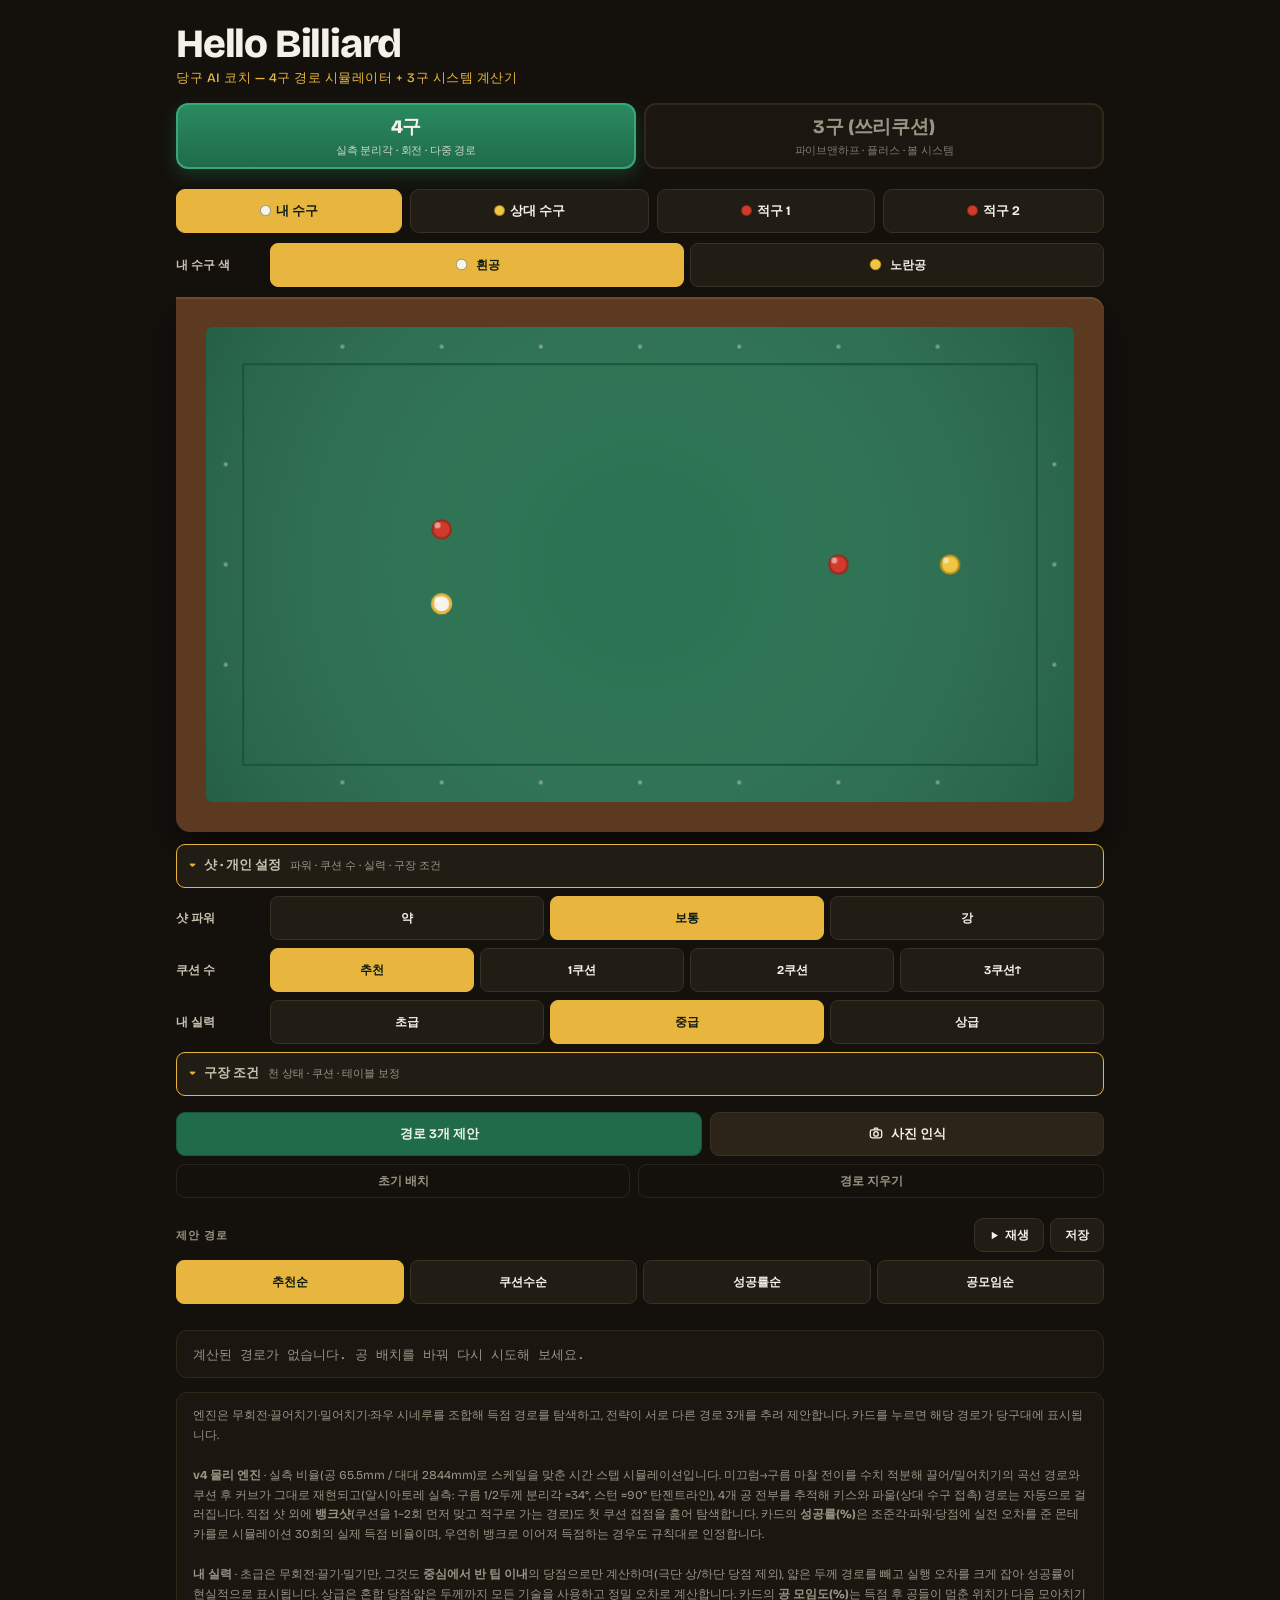
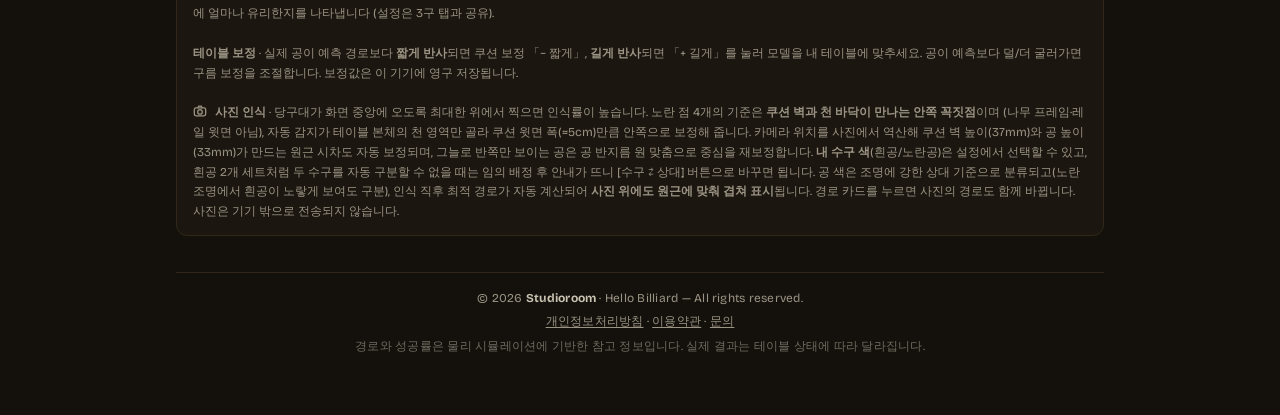
==== commit f5538299: "커스텀 도메인 반영 + 개인정보처리방침·이용약관 추가 도메인 - hello-billiard.vercel.app → hellobilliard.studioroomkr.com (14곳)" ====
--- a/HelloBilli.html
+++ b/HelloBilli.html
@@ -3,7 +3,23 @@
 <head>
 <meta charset="UTF-8">
 <meta name="viewport" content="width=device-width, initial-scale=1.0, viewport-fit=cover">
-<title>Hello Billiard · 당구 AI 코치</title>
+<title>Hello Billiard · 당구 AI 코치 — 사진으로 4구 경로 계산 + 쓰리쿠션 시스템</title>
+<meta name="description" content="당구대 사진 한 장으로 공 배치를 읽고, 물리 시뮬레이션으로 4구 득점 경로를 성공률과 함께 제안합니다. 쓰리쿠션 파이브앤하프·플러스·볼 시스템 계산기 포함. 설치 없이 무료, 사진은 기기 밖으로 나가지 않습니다.">
+<link rel="canonical" href="https://hellobilliard.studioroomkr.com/HelloBilli.html">
+<meta property="og:type" content="website">
+<meta property="og:site_name" content="Hello Billiard">
+<meta property="og:locale" content="ko_KR">
+<meta property="og:title" content="Hello Billiard — 당구 AI 코치">
+<meta property="og:description" content="사진으로 공 배치를 읽고 물리 엔진이 득점 경로를 성공률과 함께 제안합니다. 4구 경로 + 쓰리쿠션 시스템 계산기.">
+<meta property="og:url" content="https://hellobilliard.studioroomkr.com/HelloBilli.html">
+<meta property="og:image" content="https://hellobilliard.studioroomkr.com/og-image.png">
+<meta property="og:image:width" content="1200">
+<meta property="og:image:height" content="630">
+<meta property="og:image:alt" content="당구대 위에 득점 경로 3개가 그려진 Hello Billiard 화면">
+<meta name="twitter:card" content="summary_large_image">
+<meta name="twitter:title" content="Hello Billiard — 당구 AI 코치">
+<meta name="twitter:description" content="사진으로 공 배치를 읽고 물리 엔진이 득점 경로를 성공률과 함께 제안합니다.">
+<meta name="twitter:image" content="https://hellobilliard.studioroomkr.com/og-image.png">
 <meta name="theme-color" content="#14110d">
 <link rel="manifest" href="manifest.webmanifest">
 <link rel="icon" type="image/png" sizes="192x192" href="icons/icon-192.png">
@@ -405,6 +421,9 @@
     letter-spacing: .02em;
   }
   .site-footer b { color: #c9c2b0; font-weight: 700; }
+  .site-footer a { color: #9b9484; text-decoration: underline; text-underline-offset: 2px; }
+  .site-footer a:hover { color: #e8b53e; }
+  .site-footer .legal { margin-top: 8px; }
 
   /* 카드 기술 상세 접기 */
   .rdetail { margin-top: 6px; }
@@ -501,6 +520,31 @@
   }
 
 </style>
+<script type="application/ld+json">
+{
+  "@context": "https://schema.org",
+  "@type": "WebApplication",
+  "name": "Hello Billiard",
+  "alternateName": "헬로 빌리아드 — 당구 AI 코치",
+  "url": "https://hellobilliard.studioroomkr.com/HelloBilli.html",
+  "applicationCategory": "SportsApplication",
+  "operatingSystem": "Any (PWA)",
+  "browserRequirements": "JavaScript 필요",
+  "inLanguage": "ko",
+  "isAccessibleForFree": true,
+  "offers": { "@type": "Offer", "price": "0", "priceCurrency": "KRW" },
+  "author": { "@type": "Organization", "name": "Studioroom" },
+  "screenshot": "https://hellobilliard.studioroomkr.com/og-image.png",
+  "featureList": [
+    "당구대 사진에서 공 배치 자동 인식 (온디바이스)",
+    "4구 득점 경로 3개 제안 + 몬테카를로 성공률",
+    "빈쿠션·뱅크샷 경로 탐색 및 쿠션 수 규칙 선택",
+    "쓰리쿠션 파이브앤하프·플러스·볼 시스템 계산기",
+    "테이블 캘리브레이션 및 실력 3단계"
+  ],
+  "description": "당구대 사진으로 공 배치를 인식하고 물리 시뮬레이션으로 4구 득점 경로와 쓰리쿠션 시스템 해를 제안하는 웹 앱. 사진은 기기에서만 처리되며 서버로 전송되지 않습니다."
+}
+</script>
 </head>
 <body>
 <div class="wrap">
@@ -763,6 +807,14 @@
 
   <footer class="site-footer">
     © 2026 <b>Studioroom</b> · Hello Billiard — All rights reserved.
+    <div class="legal">
+      <a href="./privacy.html">개인정보처리방침</a> ·
+      <a href="./terms.html">이용약관</a> ·
+      <a href="mailto:contact@studioroomkr.com">문의</a>
+    </div>
+    <div class="legal" style="color:#6f6a5e">
+      경로와 성공률은 물리 시뮬레이션에 기반한 참고 정보입니다. 실제 결과는 테이블 상태에 따라 달라집니다.
+    </div>
   </footer>
 </div>
 
@@ -792,6 +844,13 @@
         msg:String(e.reason&&e.reason.message||e.reason||'').slice(0,300),
         ua:navigator.userAgent.slice(0,80)});
     });
+    // try/catch 로 잡아낸 오류도 같은 로그에 남긴다.
+    // (catch 해버리면 window 'error' 이벤트가 안 뜨므로 수동 기록이 필요하다)
+    window.__hbReport=function(where,err){
+      push({t:new Date().toISOString(), type:'caught',
+        msg:String(where||'')+': '+String(err&&err.message||err||'').slice(0,300),
+        ua:navigator.userAgent.slice(0,80)});
+    };
     window.__hbErrors=function(){
       try{ return JSON.parse(localStorage.getItem(KEY)||'[]'); }
       catch(e){ return []; }
@@ -1773,7 +1832,14 @@
     if(myGen!==solveGen) return;        // 계산 중 배치가 바뀜 — 폐기
     routes=rs; selected=0; renderCards(); draw();
     drawPhoto();               // 사진이 열려 있으면 경로를 사진에도 표시
-  }).catch(()=>{}).finally(()=>{
+  }).catch(err=>{
+    if(myGen!==solveGen) return;
+    // 조용히 삼키면 사용자는 "눌렀는데 아무것도 안 나옴"만 겪고, 로그도 남지 않는다.
+    routes=[]; selected=0;
+    const box=document.getElementById('g4-routes');
+    if(box) box.innerHTML='<div class="panel"><span class="empty">계산 중 오류가 발생했습니다. 공 배치를 바꿔 다시 시도해 주세요.</span></div>';
+    try{ window.__hbReport&&window.__hbReport('solve/g4',err); }catch(_){}
+  }).finally(()=>{
     calcBtn.textContent='경로 3개 제안'; calcBtn.disabled=false;
   });
 });
@@ -2386,20 +2452,33 @@
   const im=new Image();
   im.onload=()=>{
     URL.revokeObjectURL(url);
-    const sc=Math.min(1,1100/Math.max(im.width,im.height));
-    pcv.width=Math.round(im.width*sc);
-    pcv.height=Math.round(im.height*sc);
-    pctx.drawImage(im,0,0,pcv.width,pcv.height);
-    photoImgData=pctx.getImageData(0,0,pcv.width,pcv.height);
-    // 천 전체 경계 자동 감지 → 레일 폭만큼 안쪽(쿠션 안 경기면)으로 투영 보정
-    photoCorners=insetCorners(orderCorners(autoCorners(photoImgData)));
-    photoMarks=null; photoH=null; photoHinv=null; photoMissing=[]; camW=null;
+    try{
+      const sc=Math.min(1,1100/Math.max(im.width,im.height));
+      pcv.width=Math.round(im.width*sc);
+      pcv.height=Math.round(im.height*sc);
+      pctx.drawImage(im,0,0,pcv.width,pcv.height);
+      photoImgData=pctx.getImageData(0,0,pcv.width,pcv.height);
+      // 천 전체 경계 자동 감지 → 레일 폭만큼 안쪽(쿠션 안 경기면)으로 투영 보정
+      photoCorners=insetCorners(orderCorners(autoCorners(photoImgData)));
+      photoMarks=null; photoH=null; photoHinv=null; photoMissing=[]; camW=null;
+      photoPanel.style.display='block';
+      photoMsg.textContent='모서리를 쿠션 안쪽 경계 근처로 자동 보정했습니다. 노란 점 4개가 쿠션 벽과 천 바닥이 만나는 안쪽 꼭짓점에 오도록 확인·조정한 뒤 "공 인식"을 누르세요. 벽 높이·공 높이 시차는 자동 보정됩니다.';
+      drawPhoto();
+      if(photoPanel.scrollIntoView) photoPanel.scrollIntoView({behavior:'smooth'});
+    }catch(err){
+      photoImgData=null; photoCorners=null;
+      photoPanel.style.display='block';
+      photoMsg.textContent='사진을 처리하는 중 오류가 발생했습니다. 사진이 너무 크면 실패할 수 있습니다 — 다른 사진으로 다시 시도해 주세요.';
+      try{ window.__hbReport&&window.__hbReport('photo/g4 onload',err); }catch(_){}
+    }
+  };
+  // 디코드 실패(안드로이드 크롬의 HEIC 등)를 조용히 넘기면 사용자는 "아무 반응 없음"만 겪는다.
+  im.onerror=()=>{
+    URL.revokeObjectURL(url);
     photoPanel.style.display='block';
-    photoMsg.textContent='모서리를 쿠션 안쪽 경계 근처로 자동 보정했습니다. 노란 점 4개가 쿠션 벽과 천 바닥이 만나는 안쪽 꼭짓점에 오도록 확인·조정한 뒤 "공 인식"을 누르세요. 벽 높이·공 높이 시차는 자동 보정됩니다.';
-    drawPhoto();
+    photoMsg.textContent='이 사진을 읽을 수 없습니다. 아이폰 HEIC 형식일 수 있습니다 — 설정 → 카메라 → 포맷에서 "높은 호환성"으로 바꿔 다시 찍거나, 스크린샷으로 저장해 올려 주세요.';
     if(photoPanel.scrollIntoView) photoPanel.scrollIntoView({behavior:'smooth'});
   };
-  im.onerror=()=>{ URL.revokeObjectURL(url); };
   im.src=url;
   e.target.value='';
 });
@@ -3675,7 +3754,13 @@
     solution=null;
     phyRoutes=rs; phySel=0;
     renderPhyCards(); draw();
-  }).catch(()=>{}).finally(()=>{
+  }).catch(err=>{
+    if(myGen!==solveGen3) return;
+    phyRoutes=null; phySel=0;
+    const box=document.getElementById('g3-phyRoutes');
+    if(box) box.innerHTML='<div class="panel"><span class="empty">계산 중 오류가 발생했습니다. 공 배치를 바꿔 다시 시도해 주세요.</span></div>';
+    try{ window.__hbReport&&window.__hbReport('solve/g3',err); }catch(_){}
+  }).finally(()=>{
     btn.textContent='물리 경로 제안'; btn.disabled=false;
   });
 });
@@ -3724,19 +3809,32 @@
   const im=new Image();
   im.onload=()=>{
     URL.revokeObjectURL(url);
-    const sc=Math.min(1,1100/Math.max(im.width,im.height));
-    p3cv.width=Math.round(im.width*sc);
-    p3cv.height=Math.round(im.height*sc);
-    p3ctx.drawImage(im,0,0,p3cv.width,p3cv.height);
-    p3Img=p3ctx.getImageData(0,0,p3cv.width,p3cv.height);
-    p3Corners=V.insetCorners(V.orderCorners(V.autoCorners(p3Img)));
-    p3Marks=null; p3Hinv=null; p3H=null; cam3=null; p3Missing=[];
+    try{
+      const sc=Math.min(1,1100/Math.max(im.width,im.height));
+      p3cv.width=Math.round(im.width*sc);
+      p3cv.height=Math.round(im.height*sc);
+      p3ctx.drawImage(im,0,0,p3cv.width,p3cv.height);
+      p3Img=p3ctx.getImageData(0,0,p3cv.width,p3cv.height);
+      p3Corners=V.insetCorners(V.orderCorners(V.autoCorners(p3Img)));
+      p3Marks=null; p3Hinv=null; p3H=null; cam3=null; p3Missing=[];
+      p3Panel.style.display='block';
+      p3Msg.textContent='노란 점 4개가 쿠션 벽과 천 바닥이 만나는 안쪽 꼭짓점에 오도록 확인한 뒤 "공 인식"을 누르세요.';
+      drawP3();
+      if(p3Panel.scrollIntoView) p3Panel.scrollIntoView({behavior:'smooth'});
+    }catch(err){
+      p3Img=null; p3Corners=null;
+      p3Panel.style.display='block';
+      p3Msg.textContent='사진을 처리하는 중 오류가 발생했습니다. 사진이 너무 크면 실패할 수 있습니다 — 다른 사진으로 다시 시도해 주세요.';
+      try{ window.__hbReport&&window.__hbReport('photo/g3 onload',err); }catch(_){}
+    }
+  };
+  // 디코드 실패(안드로이드 크롬의 HEIC 등)를 조용히 넘기면 사용자는 "아무 반응 없음"만 겪는다.
+  im.onerror=()=>{
+    URL.revokeObjectURL(url);
     p3Panel.style.display='block';
-    p3Msg.textContent='노란 점 4개가 쿠션 벽과 천 바닥이 만나는 안쪽 꼭짓점에 오도록 확인한 뒤 "공 인식"을 누르세요.';
-    drawP3();
+    p3Msg.textContent='이 사진을 읽을 수 없습니다. 아이폰 HEIC 형식일 수 있습니다 — 설정 → 카메라 → 포맷에서 "높은 호환성"으로 바꿔 다시 찍거나, 스크린샷으로 저장해 올려 주세요.';
     if(p3Panel.scrollIntoView) p3Panel.scrollIntoView({behavior:'smooth'});
   };
-  im.onerror=()=>{ URL.revokeObjectURL(url); };
   im.src=url;
   e.target.value='';
 });
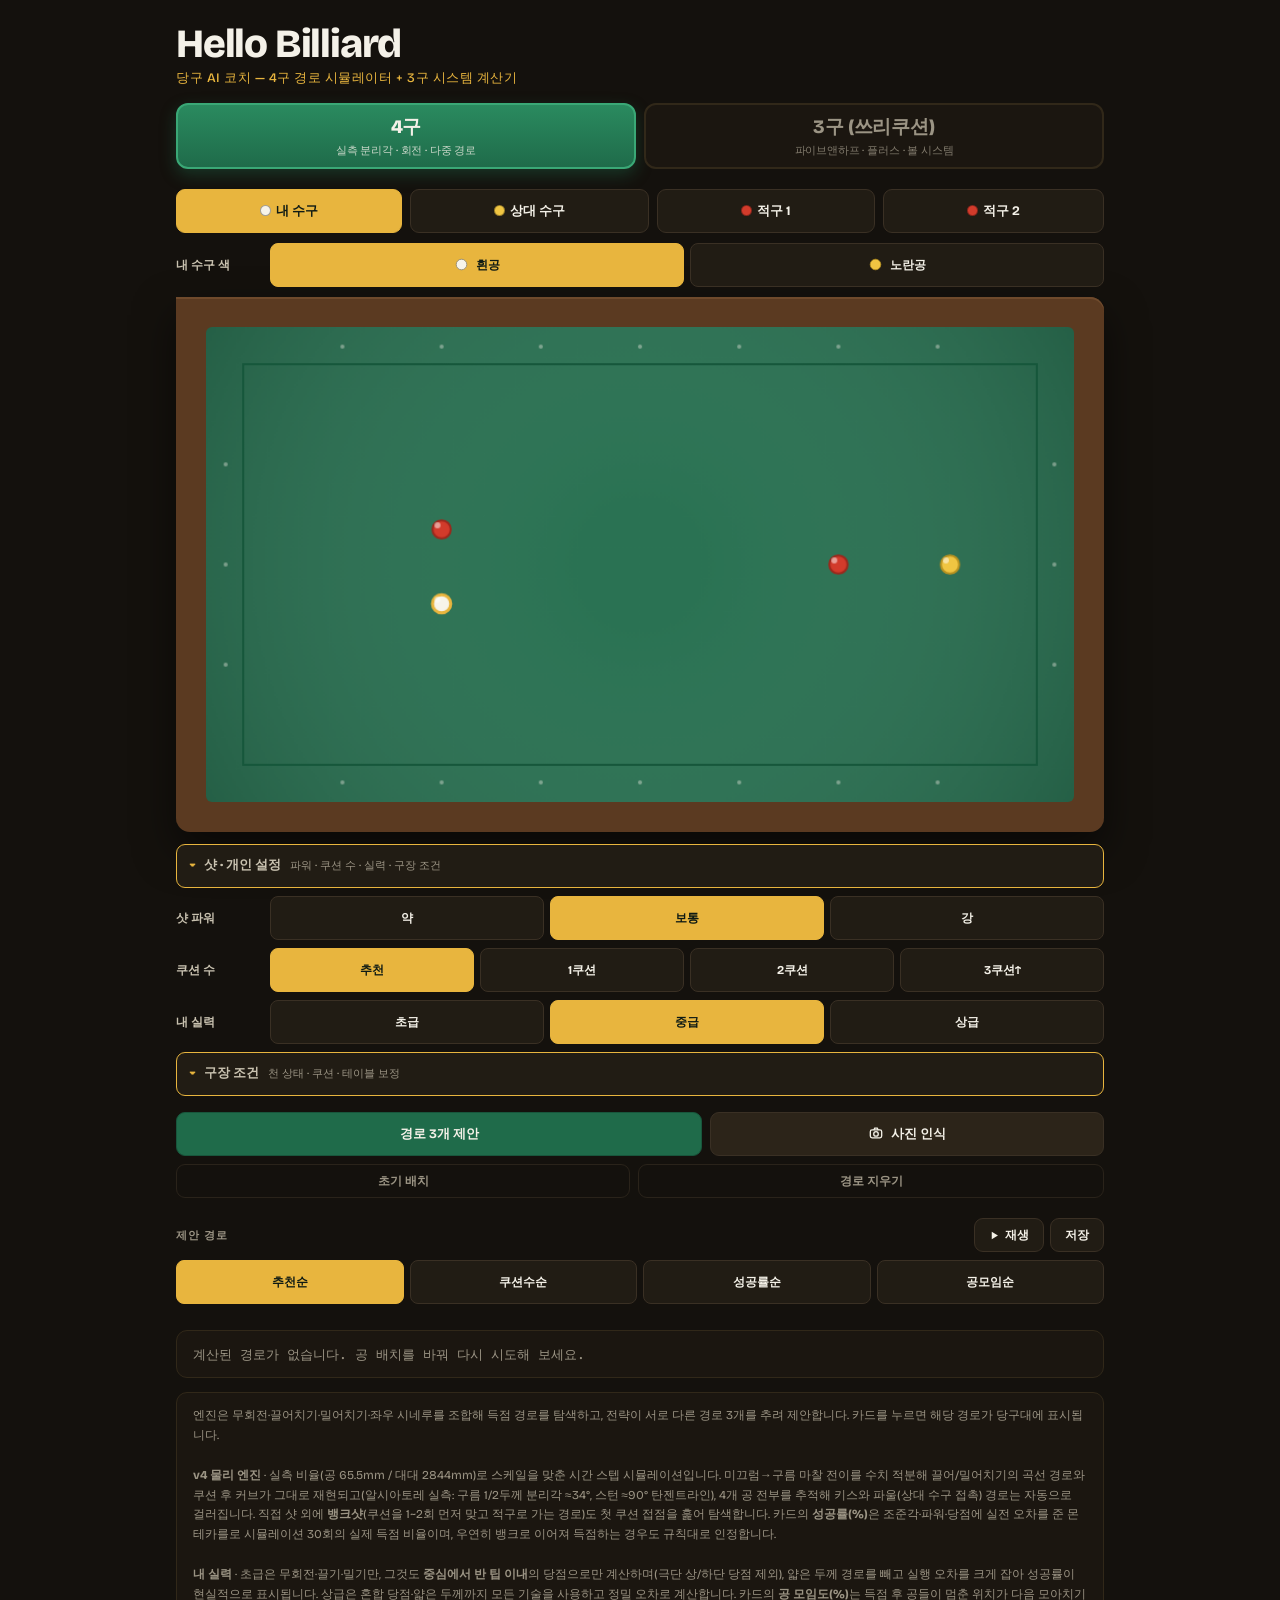
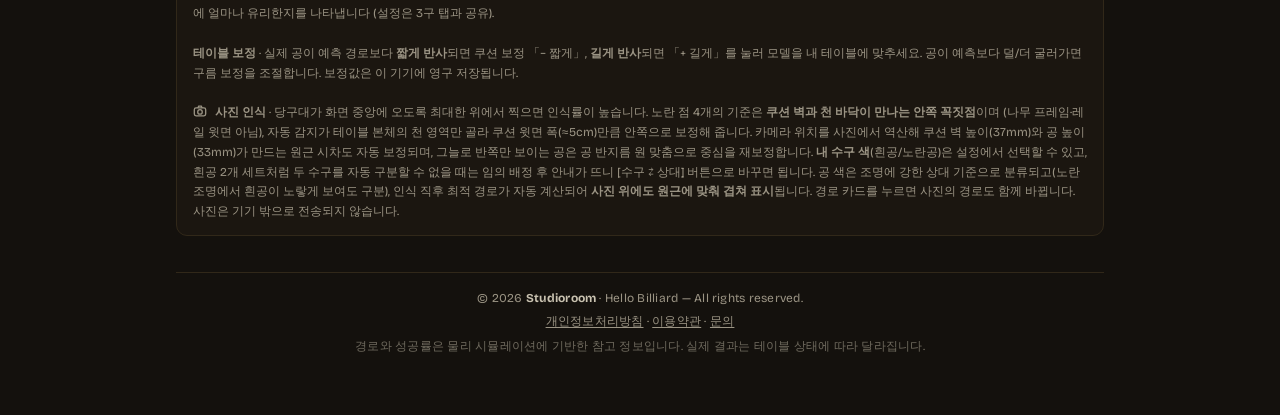
==== commit e4fea618: "폰트 자체 호스팅 — 외부 도메인 요청 0건 - fonts/ 신규: Bricolage Grotesque, Spline Sans Mono 의 latin 서브셋 woff2 (총 111" ====
--- a/HelloBilli.html
+++ b/HelloBilli.html
@@ -28,9 +28,29 @@
 <meta name="mobile-web-app-capable" content="yes">
 <meta name="apple-mobile-web-app-status-bar-style" content="black-translucent">
 <meta name="apple-mobile-web-app-title" content="Hello Billiard">
-<link rel="preconnect" href="https://fonts.googleapis.com">
-<link href="https://fonts.googleapis.com/css2?family=Bricolage+Grotesque:opsz,wght@12..96,500;12..96,700;12..96,800&family=Spline+Sans+Mono:wght@400;500;700&display=swap" rel="stylesheet">
+<link rel="preload" href="fonts/bricolage-grotesque-latin.woff2" as="font" type="font/woff2" crossorigin>
 <style>
+
+  /* 폰트 자체 호스팅 — 외부(구글) 요청 0건.
+     둘 다 가변 폰트라 파일 하나가 모든 굵기를 담당한다.
+     unicode-range 는 구글이 쓰던 latin 서브셋 그대로. 한글은 시스템 폰트로 폴백된다
+     (두 폰트 모두 한글 글리프가 없어 기존 동작과 동일). */
+  @font-face {
+    font-family: 'Bricolage Grotesque';
+    src: url('fonts/bricolage-grotesque-latin.woff2') format('woff2');
+    font-weight: 200 800;
+    font-style: normal;
+    font-display: swap;
+    unicode-range: U+0000-00FF, U+0131, U+0152-0153, U+02BB-02BC, U+02C6, U+02DA, U+02DC, U+0304, U+0308, U+0329, U+2000-206F, U+20AC, U+2122, U+2191, U+2193, U+2212, U+2215, U+FEFF, U+FFFD;
+  }
+  @font-face {
+    font-family: 'Spline Sans Mono';
+    src: url('fonts/spline-sans-mono-latin.woff2') format('woff2');
+    font-weight: 300 700;
+    font-style: normal;
+    font-display: swap;
+    unicode-range: U+0000-00FF, U+0131, U+0152-0153, U+02BB-02BC, U+02C6, U+02DA, U+02DC, U+0304, U+0308, U+0329, U+2000-206F, U+20AC, U+2122, U+2191, U+2193, U+2212, U+2215, U+FEFF, U+FFFD;
+  }
 
   :root {
     --felt: #1f6b4a;
